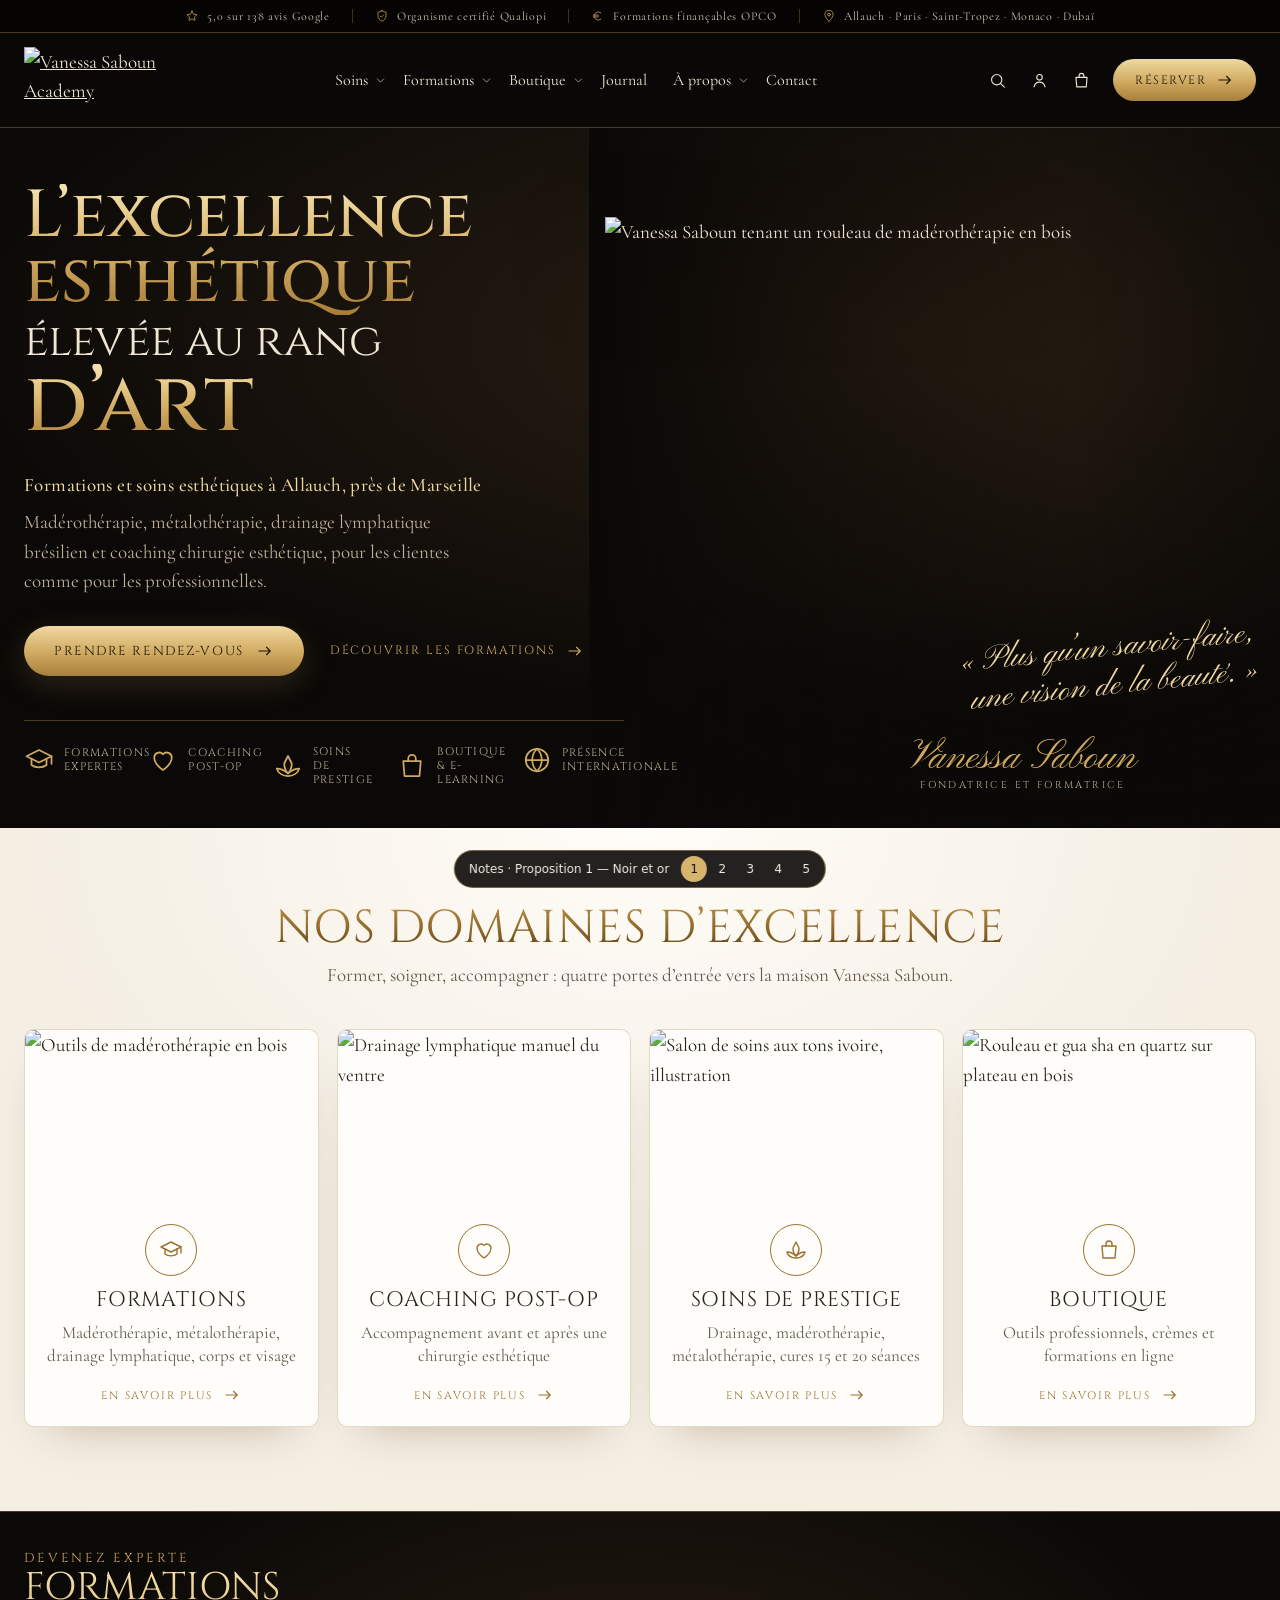
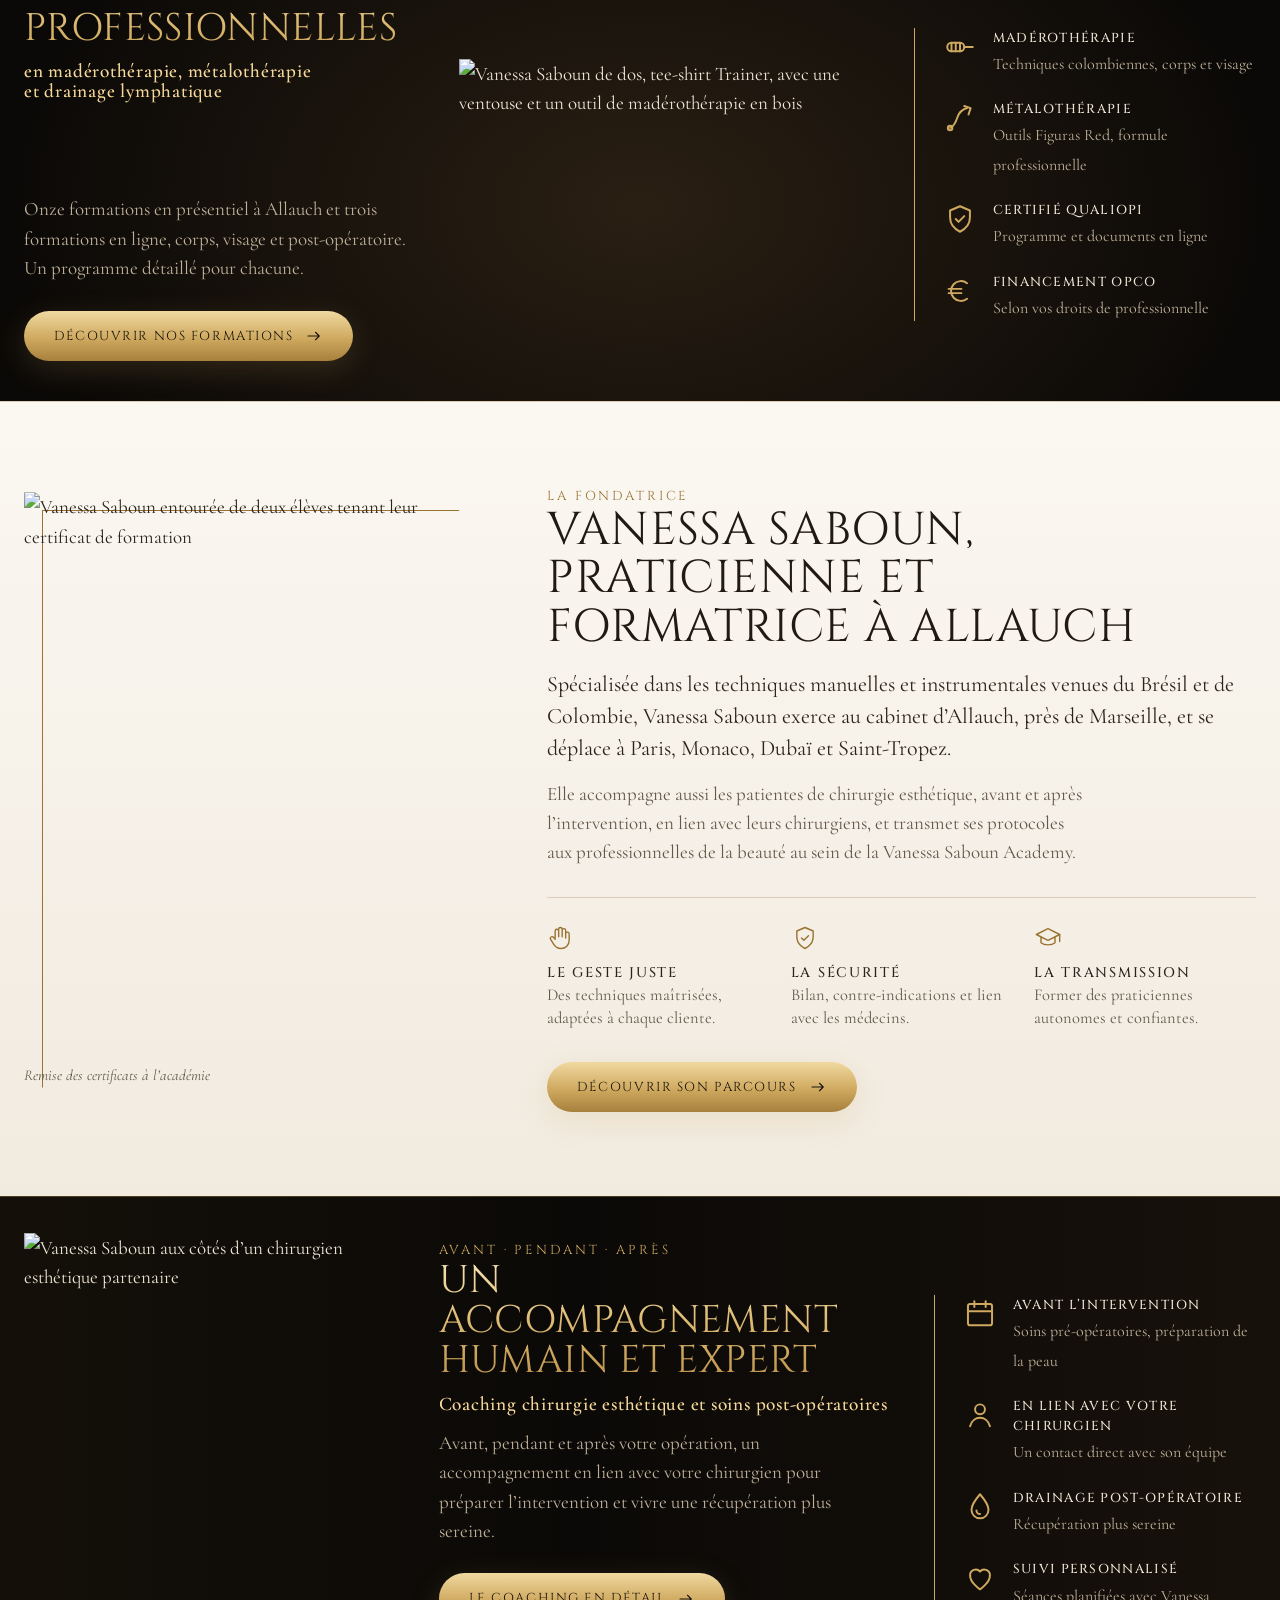
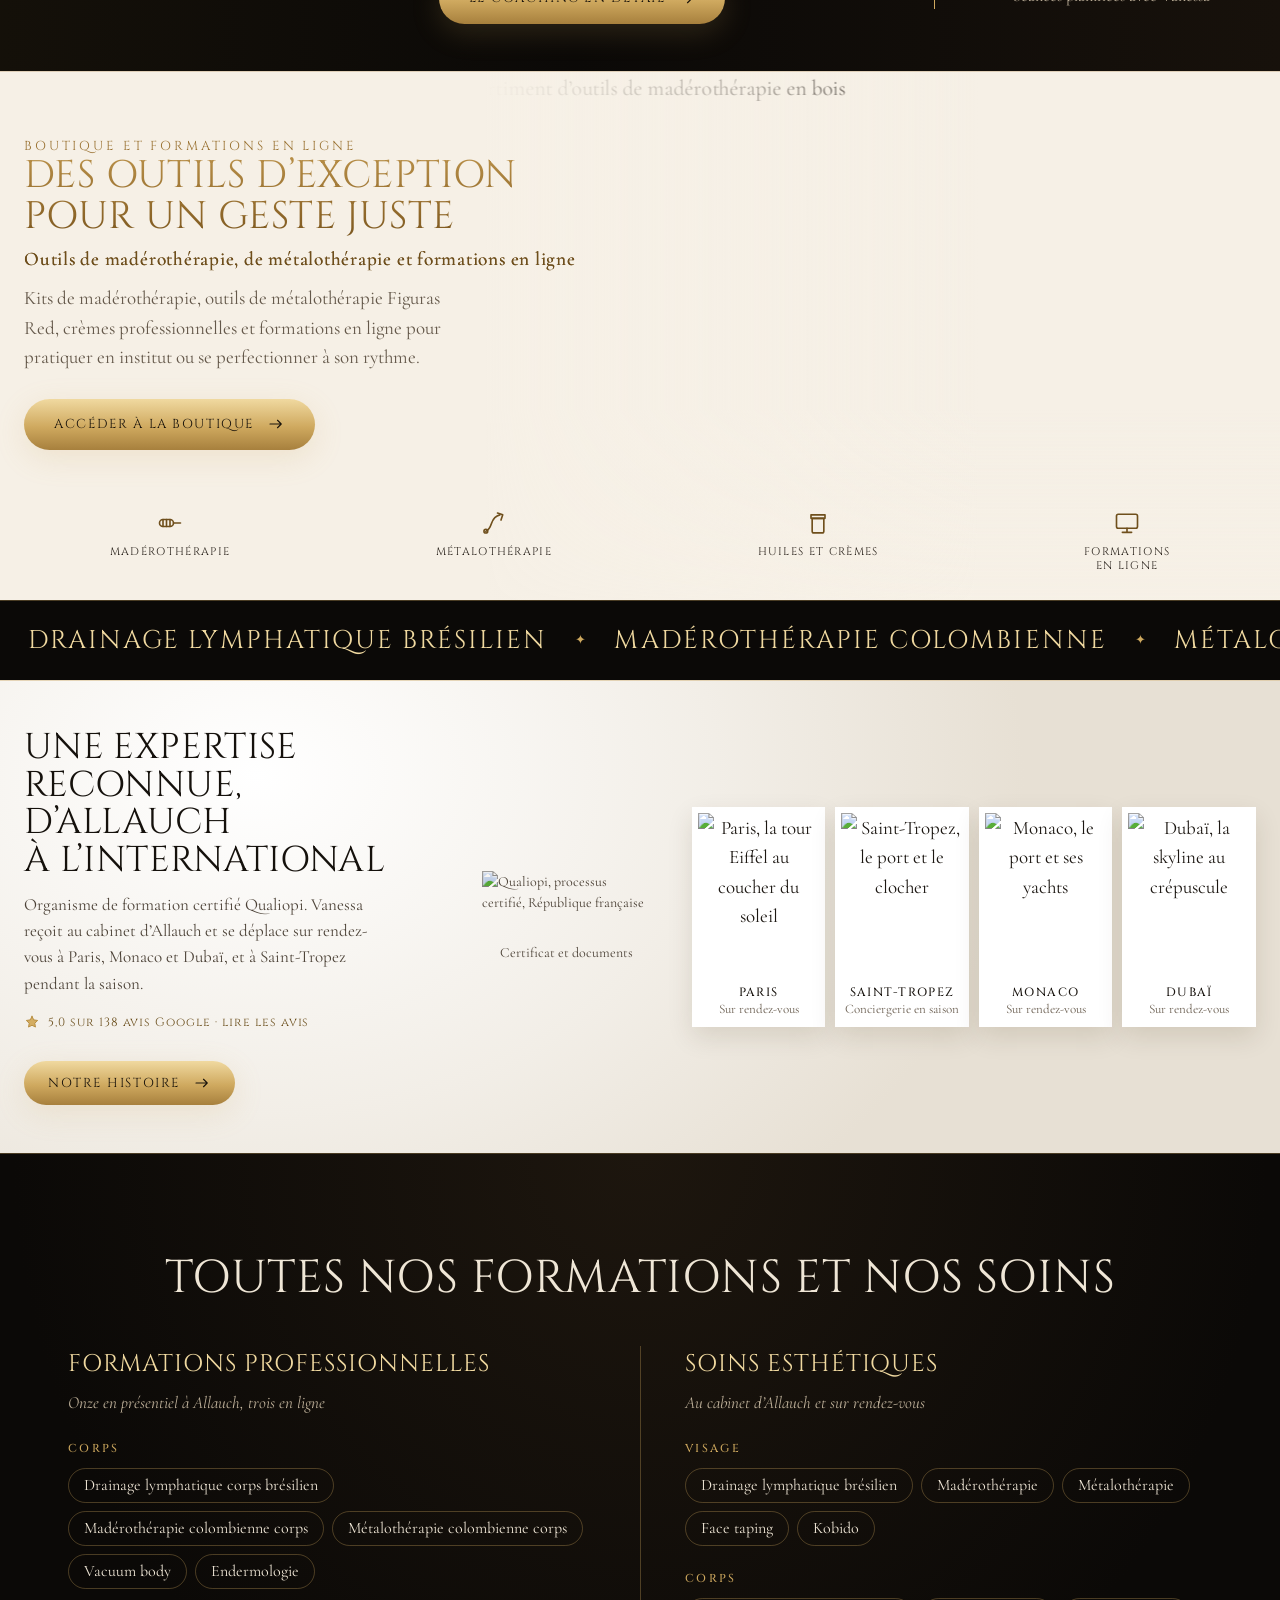
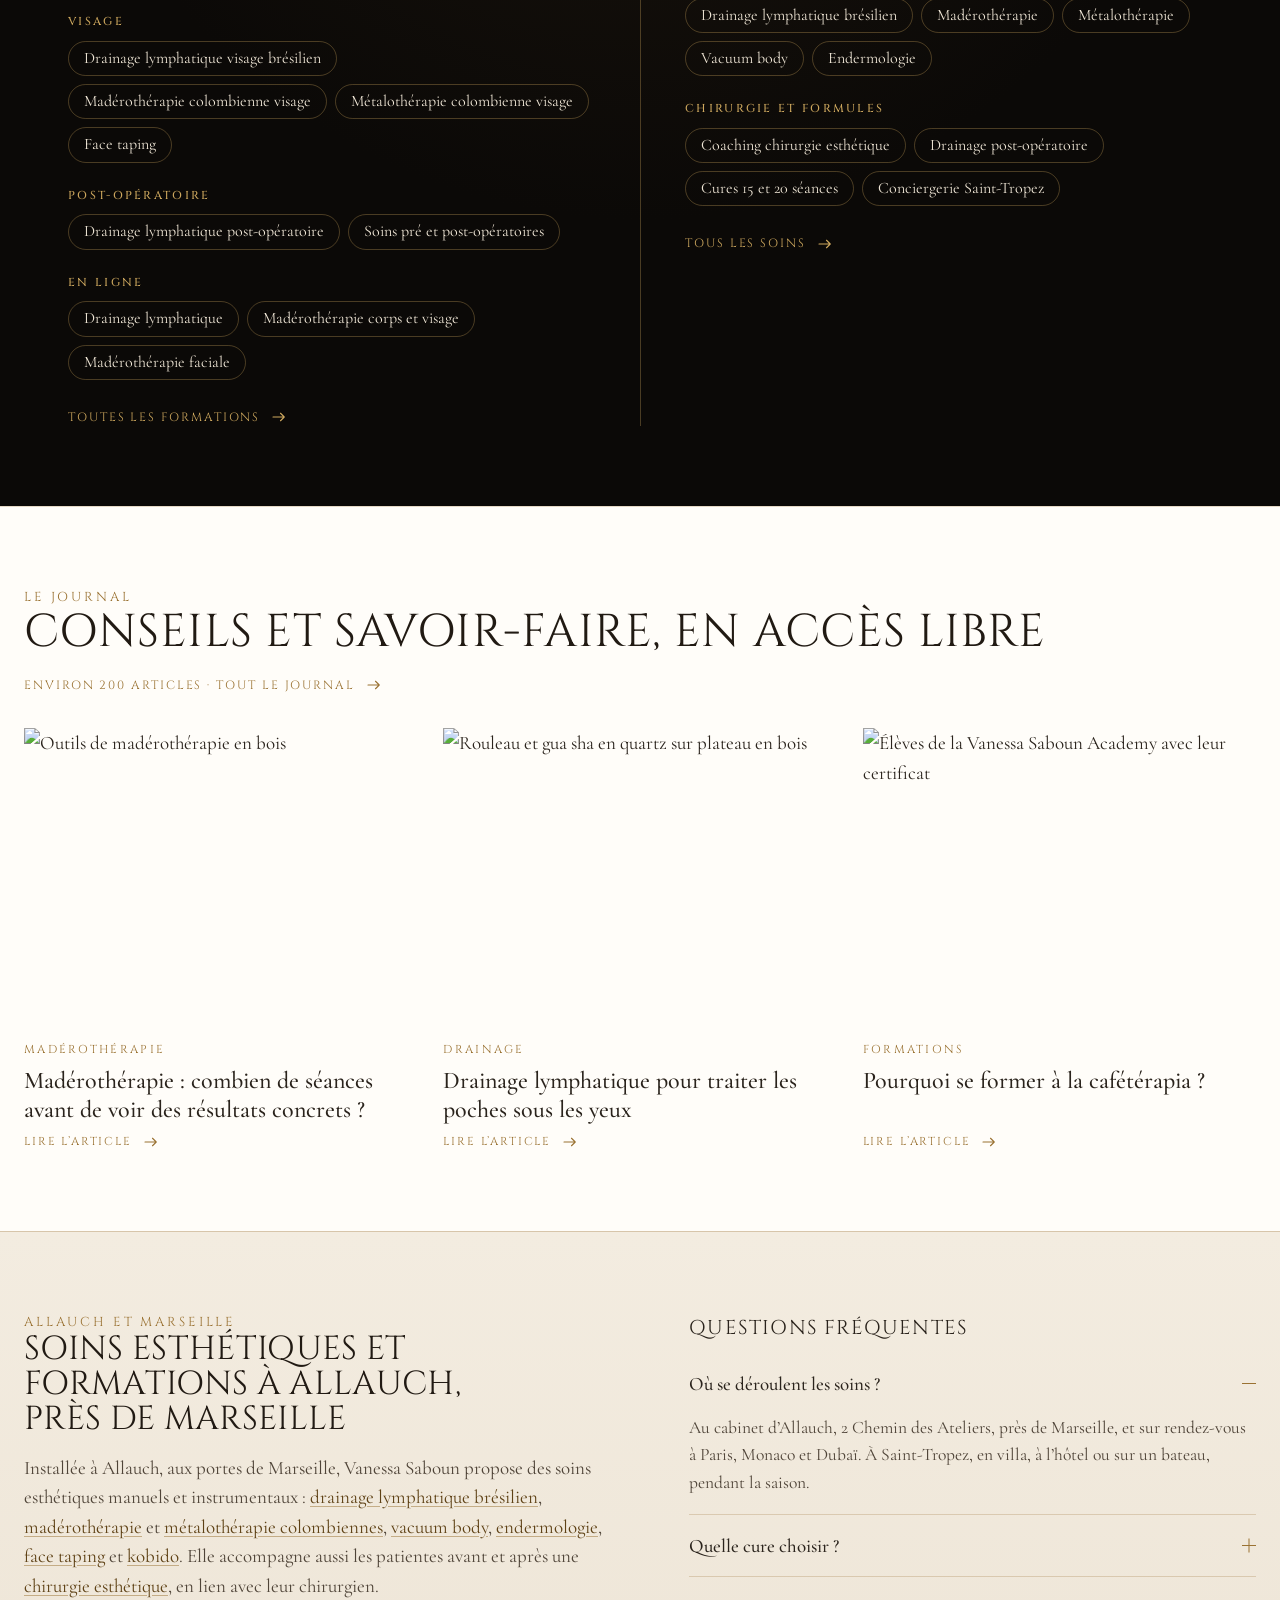
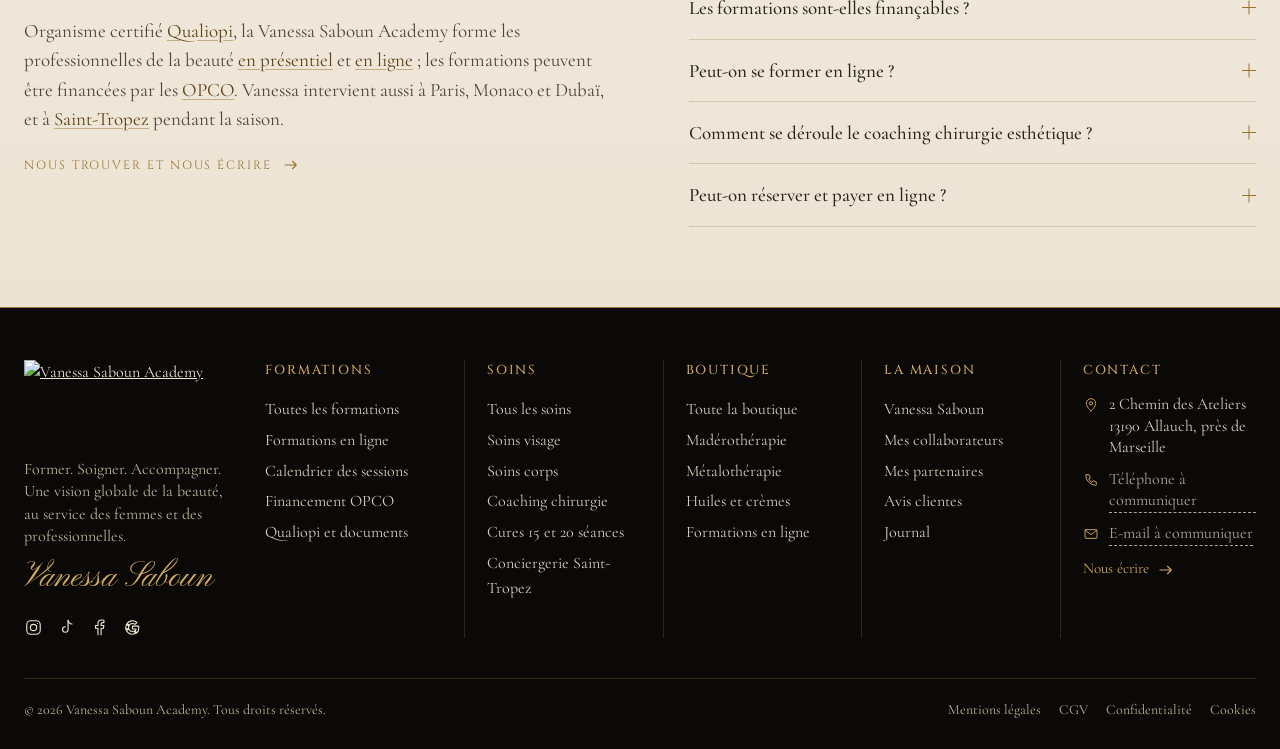
==== p1.html @ 6140c758 "Add files via upload" ====
<!doctype html>
<html lang="fr">
<head>
<meta charset="utf-8">
<meta name="viewport" content="width=device-width, initial-scale=1, viewport-fit=cover">
<title>Vanessa Saboun · Soins et formations esthétiques à Allauch</title>
<meta name="description" content="Madérothérapie, métalothérapie, drainage lymphatique brésilien et coaching chirurgie esthétique à Allauch, près de Marseille. Formations Qualiopi, OPCO.">
<link rel="canonical" href="https://vanessasaboun.fr/">
<meta name="theme-color" content="#0b0907">
<meta property="og:type" content="website"><meta property="og:locale" content="fr_FR">
<meta property="og:title" content="Vanessa Saboun · Soins et formations esthétiques à Allauch"><meta property="og:description" content="Madérothérapie, métalothérapie, drainage lymphatique brésilien et coaching chirurgie esthétique à Allauch, près de Marseille. Formations Qualiopi, OPCO.">
<meta property="og:url" content="https://vanessasaboun.fr/"><meta property="og:image" content="https://vanessasaboun.fr/wp-content/uploads/og-vanessa-saboun.jpg">
<link rel="preload" as="image" href="assets/vanessa-saboun-portrait-outil-maderotherapie.webp">
<link rel="preconnect" href="https://fonts.googleapis.com"><link rel="preconnect" href="https://fonts.gstatic.com" crossorigin>
<link rel="stylesheet" href="https://fonts.googleapis.com/css2?family=Cinzel:wght@400;500;600&family=Cormorant+Garamond:ital,wght@0,400;0,500;0,600;1,400&family=Pinyon+Script&display=swap">
<link rel="stylesheet" href="shared.css">
<style>
/* Layout: dark editorial bands, each band = text column + photographic subject + gold-ruled side list */
:root{color-scheme:dark;
 --bg:#0b0907;--panel:#14100c;--fg:#efe6d6;--muted:#bfb19a;--gold:#cfa95f;--gold-hi:#f0d9a0;--gold-lo:#9c7433;--marble:#f2eee7;--ink:#1c1712;
 --line:rgba(207,169,95,.32);
 --f-disp:"Cinzel","Trajan Pro",Georgia,serif;--f-body:"Cormorant Garamond",Garamond,Georgia,serif;--f-script:"Pinyon Script","Snell Roundhand",cursive;
 --hd-bg:rgba(11,9,7,.94);--hd-fg:#efe6d6;--acc:#cfa95f;--dd-bg:#120e0a;--dd-fg:#efe6d6;--cta-bg:linear-gradient(180deg,#f0d9a0,#cfa95f 55%,#a7803d);--cta-fg:#1a140c;
 --m-bg:#0b0907;--m-fg:#efe6d6;--f-nav:"Cormorant Garamond",Georgia,serif}
body{font-family:var(--f-body);font-size:19px;line-height:1.55}
.gold-t{background:linear-gradient(180deg,#f6e3b0 0%,#d9b56c 45%,#a87c37 100%);-webkit-background-clip:text;background-clip:text;color:transparent}
.btn{display:inline-flex;align-items:center;gap:12px;border-radius:999px;padding:15px 30px;text-decoration:none;font-family:var(--f-disp);font-size:13px;letter-spacing:.12em;text-transform:uppercase;
 background:var(--cta-bg);color:var(--cta-fg);box-shadow:0 8px 30px rgba(207,169,95,.18);transition:transform .3s,box-shadow .3s}
.btn:hover{transform:translateY(-2px);box-shadow:0 12px 36px rgba(207,169,95,.3)}
.lnk{display:inline-flex;align-items:center;gap:10px;font-family:var(--f-disp);font-size:12px;letter-spacing:.16em;text-transform:uppercase;text-decoration:none;color:var(--gold)}
.lnk .ar{transition:transform .3s}.lnk:hover .ar{transform:translateX(4px)}
.eyebrow{font-family:var(--f-disp);font-size:13px;letter-spacing:.22em;text-transform:uppercase;color:var(--gold)}
.h2{font-family:var(--f-disp);font-weight:400;font-size:clamp(30px,3.6vw,46px);line-height:1.05;text-transform:uppercase;letter-spacing:.01em;text-wrap:balance}
.hd-nav>ul>li>a{font-size:16px}
.hd-nav>ul>li>a[aria-current]{color:var(--gold-hi)}
.hd-cta{border-radius:999px;padding:12px 22px;font-family:var(--f-disp);font-size:12px;letter-spacing:.12em;text-transform:uppercase}
.hd{border-bottom:1px solid var(--line)}

/* HERO */
.hero{position:relative;overflow:hidden;background:radial-gradient(120% 90% at 70% 30%,#2b2014 0%,#0b0907 62%)}
.hero-bg{position:absolute;inset:0 0 0 46%;}
.hero-bg img{width:100%;height:100%;object-fit:cover;filter:sepia(.55) saturate(1.2) brightness(.55) contrast(1.05)}
.hero-bg::after{content:"";position:absolute;inset:0;background:linear-gradient(90deg,#0b0907 0%,rgba(11,9,7,.55) 30%,rgba(11,9,7,.1) 70%,rgba(11,9,7,.5) 100%),linear-gradient(0deg,#0b0907 0%,transparent 35%)}
.hero-in{position:relative;display:grid;grid-template-columns:1.05fr 1fr;gap:20px;align-items:end;padding-top:56px}
.hero-copy{padding-bottom:40px;max-width:600px}
.hero h1{font-family:var(--f-disp);font-weight:500;line-height:.98;letter-spacing:.005em}
.hero h1 .l1{display:block;font-size:clamp(40px,5.2vw,74px)}
.hero h1 .l2{display:block;font-size:clamp(28px,3.5vw,48px);color:var(--fg);font-weight:400;margin-top:.12em}
.hero h1 .l3{display:block;font-size:clamp(48px,6.6vw,92px)}
.hero h1 .seo{display:block;font-family:var(--f-body);font-size:19px;font-weight:500;letter-spacing:.02em;color:var(--gold-hi);margin-top:26px;text-transform:none;line-height:1.3}
.hero-p{margin-top:10px;color:var(--muted);max-width:52ch}
.hero-cta{display:flex;flex-wrap:wrap;align-items:center;gap:26px;margin-top:30px}
.pillars{display:grid;grid-template-columns:repeat(5,minmax(0,auto));justify-content:start;gap:4px 22px;margin-top:44px;padding-top:24px;border-top:1px solid var(--line)}
.pillars a{display:flex;align-items:center;gap:10px;text-decoration:none;font-family:var(--f-disp);font-size:11px;letter-spacing:.12em;text-transform:uppercase;line-height:1.3;color:var(--muted);transition:color .25s}
.pillars a:hover{color:var(--gold-hi)}
.pillars .ic{color:var(--gold);width:30px;height:30px}
.hero-vis{position:relative;align-self:stretch;display:flex;align-items:flex-end;justify-content:flex-start;min-height:560px}
.hero-vis .vanessa{width:min(470px,100%);height:auto;margin-left:-60px;filter:drop-shadow(0 30px 50px rgba(0,0,0,.6))}
.hero-quote{position:absolute;right:0;bottom:120px;font-family:var(--f-script);font-size:clamp(26px,2.6vw,36px);line-height:1.15;color:var(--gold-hi);transform:rotate(-6deg);text-align:right;max-width:330px}
.hero-sign{position:absolute;right:120px;bottom:34px;text-align:center}
.hero-sign .s{font-family:var(--f-script);font-size:40px;color:var(--gold);line-height:1}
.hero-sign .r{font-family:var(--f-disp);font-size:10px;letter-spacing:.24em;color:var(--muted);text-transform:uppercase}

/* DOMAINES */
.dom{padding-block:76px 84px;background:linear-gradient(180deg,#0b0907,#120d09 50%,#0b0907);border-top:1px solid var(--line)}
.dom-hd{text-align:center;margin-bottom:40px}
.dom-hd p{color:var(--muted);margin-top:8px}
.cards{display:grid;grid-template-columns:repeat(4,1fr);gap:18px}
.card{position:relative;display:flex;flex-direction:column;border:1px solid var(--line);border-radius:10px;overflow:hidden;background:linear-gradient(180deg,#1a140e,#0f0c09);text-decoration:none;transition:border-color .3s,transform .4s}
.card:hover{border-color:var(--gold);transform:translateY(-4px)}
.card .ph{aspect-ratio:4/3;overflow:hidden;position:relative}
.card .ph img{width:100%;height:100%;object-fit:cover;transition:transform .8s}
.card:hover .ph img{transform:scale(1.05)}
.card .ph::after{content:"";position:absolute;inset:0;background:linear-gradient(0deg,#120e0a 0%,transparent 55%)}
.card .badge{position:absolute;left:50%;top:-26px;transform:translateX(-50%);width:52px;height:52px;border-radius:50%;display:grid;place-items:center;background:#120e0a;border:1px solid var(--gold);color:var(--gold);z-index:2}
.card .bd{position:relative;padding:34px 20px 22px;text-align:center;display:flex;flex-direction:column;gap:6px;flex:1}
.card h3{font-family:var(--f-disp);font-weight:400;font-size:21px;letter-spacing:.04em;text-transform:uppercase}
.card p{color:var(--muted);font-size:17px;line-height:1.35;flex:1}
.card .lnk{justify-content:center;margin-top:12px;font-size:11px}

/* BANDS */
.band{position:relative;border-top:1px solid var(--line);overflow:hidden}
.band-in{display:grid;align-items:center;gap:32px}
.side-list{border-left:1px solid var(--gold);padding-left:28px;display:flex;flex-direction:column;gap:22px}
.side-list li{display:flex;gap:16px;align-items:flex-start}
.side-list .ic{color:var(--gold);width:34px;height:34px;margin-top:2px}
.side-list b{display:block;font-family:var(--f-disp);font-weight:500;font-size:13px;letter-spacing:.1em;text-transform:uppercase}
.side-list span{color:var(--muted);font-size:16px;line-height:1.3}
.side-list a{text-decoration:none}.side-list a:hover b{color:var(--gold-hi)}
.band .h2{font-size:clamp(28px,3vw,42px)}
.band-copy p.lead{font-size:21px;margin-top:14px}
.band-copy p.txt{color:var(--muted);margin-top:14px;max-width:48ch}
.band-copy .btn{margin-top:28px}
.form-band{background:radial-gradient(70% 120% at 50% 60%,#2a1f13 0%,#0b0907 70%)}
.form-band .band-in{grid-template-columns:1fr 1.05fr .85fr;padding-block:36px 0}
.form-band .band-copy{padding-bottom:40px}
.form-band .vis{align-self:end}
.form-band .vis img{width:100%;max-width:560px;margin-inline:auto}
.coach-band{background:linear-gradient(90deg,#141009 0%,#0b0907 45%,#17110b 100%)}
.coach-band .band-in{grid-template-columns:.95fr 1.15fr .8fr;padding-block:36px 0}
.coach-band .vis{align-self:end}
.coach-band .vis img{max-width:420px;width:100%}
.coach-band .band-copy{padding-bottom:40px}
.shop-band{background:#0b0907;min-height:420px}
.shop-band .bg{position:absolute;inset:0 0 0 38%}
.shop-band .bg img{width:100%;height:100%;object-fit:cover;filter:brightness(.82) saturate(1.05)}
.shop-band .bg::after{content:"";position:absolute;inset:0;background:linear-gradient(90deg,#0b0907 0%,rgba(11,9,7,.35) 40%,transparent 70%),linear-gradient(0deg,rgba(11,9,7,.9) 0%,transparent 40%)}
.shop-band .band-in{position:relative;grid-template-columns:minmax(0,560px);padding-block:64px 150px}
.shop-feats{position:absolute;right:0;bottom:26px;display:grid;grid-template-columns:repeat(4,auto);gap:34px;
 padding-right:max(24px,env(safe-area-inset-right,0px))}
.shop-feats a{display:flex;flex-direction:column;align-items:center;gap:8px;text-align:center;text-decoration:none;font-family:var(--f-disp);font-size:11px;letter-spacing:.12em;text-transform:uppercase;line-height:1.3}
.shop-feats .ic{color:var(--gold-hi);width:28px;height:28px}

/* INTERNATIONAL (marble) */
.intl{background:radial-gradient(60% 120% at 20% 20%,#ffffff 0%,var(--marble) 60%,#e7e0d4 100%);color:var(--ink);border-top:1px solid var(--line)}
.intl .band-in{grid-template-columns:1fr auto 1.35fr;padding-block:48px;gap:40px}
.intl .h2{color:#15110c;font-size:clamp(28px,2.8vw,38px)}
.intl p{color:#4c4237;font-size:17px;margin-top:12px;max-width:46ch}
.intl .btn{margin-top:22px;padding:12px 24px}
.rating{display:inline-flex;align-items:center;gap:8px;margin-top:16px;font-family:var(--f-disp);font-size:12px;letter-spacing:.08em;color:#6b4f1d;text-decoration:none}
.rating .ic{color:#b58b3d;fill:#d4ad62;width:16px;height:16px}
.qualiopi{display:flex;flex-direction:column;align-items:center;gap:8px;text-decoration:none;color:#4c4237;font-size:14px}
.qualiopi img{width:170px;height:auto;mix-blend-mode:multiply}
.dests{display:grid;grid-template-columns:repeat(4,1fr);gap:10px}
.dest{background:#fff;padding:6px 6px 10px;box-shadow:0 10px 24px rgba(60,40,10,.12);text-align:center}
.dest img{width:100%;aspect-ratio:3/4;object-fit:cover}
.dest b{display:block;font-family:var(--f-disp);font-weight:500;font-size:12px;letter-spacing:.12em;margin-top:8px}
.dest span{display:block;font-size:13px;color:#6a5e50;line-height:1.2}

/* FOOTER */
.ft{background:#0b0907;border-top:1px solid var(--gold-lo);padding-block:52px 28px;font-size:16px}
.ft-in{display:grid;grid-template-columns:1.25fr repeat(4,1fr) 1.15fr;gap:28px}
.ft-brand .logo img{width:190px}
.ft-brand p{color:var(--muted);margin-top:14px;max-width:30ch;line-height:1.4}
.ft-brand .sig{font-family:var(--f-script);font-size:34px;color:var(--gold);margin-top:14px;line-height:1}
.soc{display:flex;gap:14px;margin-top:18px}.soc a{color:var(--fg)}.soc a:hover{color:var(--gold)}
.f-h{font-family:var(--f-disp);font-weight:500;font-size:13px;letter-spacing:.14em;text-transform:uppercase;color:var(--gold);margin-bottom:14px}
.f-col li a{display:block;padding:3px 0;text-decoration:none;color:#d9cfbf}.f-col li a:hover{color:var(--gold-hi)}
.f-col+.f-col{border-left:1px solid rgba(207,169,95,.18);padding-left:22px}
.f-contact address p{display:flex;gap:10px;margin-bottom:10px;color:#d9cfbf;line-height:1.35}.f-contact .ic{color:var(--gold);margin-top:3px}
.f-link{display:inline-flex;gap:8px;align-items:center;color:var(--gold);text-decoration:none;font-size:15px}
.ft-bot{display:flex;justify-content:space-between;flex-wrap:wrap;gap:14px;margin-top:40px;padding-top:20px;border-top:1px solid rgba(207,169,95,.2);color:var(--muted);font-size:14px}
.legal{display:flex;gap:18px;flex-wrap:wrap}.legal a{text-decoration:none}.legal a:hover{color:var(--gold)}

/* LIGHT RHYTHM (v2): ivory / marble / sand sections alternate with the black bands */
.lt{--fg:#2a231c;--muted:#64584a;--gold:#9a7232;--gold-hi:#6f4f1c;--line:rgba(154,114,50,.26);color:var(--fg)}
.lt .gold-t{background:linear-gradient(180deg,#b88f48 0%,#8c6528 55%,#5e4115 100%);-webkit-background-clip:text;background-clip:text;color:transparent}
.h2s{display:block;font-family:var(--f-body);font-weight:500;font-size:clamp(17px,1.5vw,20px);letter-spacing:.04em;text-transform:none;margin-top:12px;color:var(--gold-hi);-webkit-text-fill-color:currentColor;background:none}
.dom.lt{background:radial-gradient(70% 90% at 50% 0%,#fffdf8 0%,#f4eee3 70%);border-top:0}
.lt .card{background:#fffdf9;box-shadow:0 22px 44px -28px rgba(90,60,20,.4)}
.lt .card .ph::after{background:linear-gradient(0deg,#fffdf9 0%,transparent 50%)}
.lt .card .badge{background:#fffdf9}
.shop-band.lt{background:#f6f0e6}
.shop-band.lt .bg img{filter:saturate(1.05)}
.shop-band.lt .bg::after{background:linear-gradient(90deg,#f6f0e6 0%,rgba(246,240,230,.6) 36%,transparent 62%),linear-gradient(0deg,rgba(246,240,230,.96) 0%,transparent 36%)}
.shop-band.lt .shop-feats a{color:var(--fg)}
/* about */
.about{background:linear-gradient(180deg,#fbf8f2,#f1eadf);border-top:1px solid var(--line)}
.about-in{display:grid;grid-template-columns:.78fr 1.22fr;gap:70px;align-items:center;padding-block:84px}
.about-ph{position:relative;margin:0 18px 18px 0}
.about-ph::before{content:"";position:absolute;inset:18px -18px -18px 18px;border:1px solid var(--gold);z-index:0}
.about-ph img{position:relative;z-index:1;width:100%;aspect-ratio:4/5;object-fit:cover}
.about-ph figcaption{position:relative;z-index:1;font-style:italic;font-size:15px;color:var(--muted);margin-top:28px}
.about .h2{color:#211a13}
.about-tx .lede{font-size:22px;line-height:1.45;margin-top:18px}
.about-tx p:not(.eyebrow):not(.lede){color:var(--muted);margin-top:14px;max-width:60ch}
.engage{display:grid;grid-template-columns:repeat(3,1fr);gap:22px;margin:30px 0 32px;padding-top:26px;border-top:1px solid var(--line)}
.engage li{display:flex;flex-direction:column;gap:10px}
.engage .ic{color:var(--gold)}
.engage h3{font-family:var(--f-disp);font-weight:500;font-size:14px;letter-spacing:.12em;text-transform:uppercase}
.engage p{font-size:16.5px;color:var(--muted);line-height:1.4;margin:0!important}
/* marquee */
.marq-band{background:#0b0907;border-top:1px solid var(--line);padding-block:20px}
.marq-t span{font-family:var(--f-disp);font-size:clamp(18px,2vw,26px);letter-spacing:.08em;text-transform:uppercase;color:var(--gold-hi);padding:0 28px}
.marq-t i{font-style:normal;color:var(--gold);font-size:13px;align-self:center}
/* catalogue (dark) */
.catalog{background:radial-gradient(70% 100% at 50% 0%,#1d160e 0%,#0b0907 70%);padding-block:80px;border-top:1px solid var(--line)}
.cat-hd{text-align:center;margin-bottom:44px}
.cat-grid{display:grid;grid-template-columns:1fr 1fr;gap:0}
.cat-col{padding:0 44px;display:flex;flex-direction:column;gap:6px;min-width:0}
.cat-col+.cat-col{border-left:1px solid var(--line)}
.cat-col h3{font-family:var(--f-disp);font-weight:400;font-size:24px;text-transform:uppercase;letter-spacing:.04em;color:var(--gold-hi)}
.cat-sub{color:var(--muted);font-size:17px;font-style:italic}
.cg{margin-top:18px}
.cg h4{font-family:var(--f-disp);font-weight:500;font-size:11.5px;letter-spacing:.2em;text-transform:uppercase;color:var(--gold);margin:0 0 10px}
.chips{display:flex;flex-wrap:wrap;gap:8px}
.chips a{display:inline-block;padding:7px 15px;border:1px solid var(--line);border-radius:999px;text-decoration:none;font-size:16px;line-height:1.2;transition:background .3s,color .3s,border-color .3s}
.chips a:hover{background:var(--gold);border-color:var(--gold);color:#1a140c}
.cat-col .lnk{margin-top:22px}
/* journal (light) */
.journal{background:#fffdf9;padding-block:80px;border-top:1px solid var(--line)}
.jr-hd{display:flex;justify-content:space-between;align-items:end;gap:20px;flex-wrap:wrap;margin-bottom:34px}
.journal .h2{color:#211a13}
.jcards{display:grid;grid-template-columns:repeat(3,1fr);gap:26px}
.jcard{display:flex;flex-direction:column;gap:8px;text-decoration:none;height:100%}
.jph{aspect-ratio:4/3;overflow:hidden;margin-bottom:10px}
.jph img{width:100%;height:100%;object-fit:cover;transition:transform 1.2s cubic-bezier(.2,.65,.3,1)}
.jcard:hover .jph img{transform:scale(1.06)}
.jk{font-family:var(--f-disp);font-size:11.5px;letter-spacing:.2em;text-transform:uppercase;color:var(--gold)}
.jcard h3{font-family:var(--f-body);font-weight:500;font-size:24px;line-height:1.2;flex:1}
.jl{display:inline-flex;align-items:center;gap:10px;font-family:var(--f-disp);font-size:11.5px;letter-spacing:.16em;text-transform:uppercase;color:var(--gold)}
/* local SEO + FAQ (sand) */
.locseo{background:linear-gradient(180deg,#f3ece0,#ece3d4);padding-block:80px;border-top:1px solid var(--line)}
.seo-in{display:grid;grid-template-columns:1.05fr 1fr;gap:70px;align-items:start}
.locseo .h2{color:#211a13;font-size:clamp(26px,2.6vw,36px)}
.seo-tx p:not(.eyebrow){color:#4f4438;margin-top:16px}
.seo-tx a:not(.lnk){color:#5e4115;text-decoration-color:rgba(154,114,50,.5);text-underline-offset:3px}
.seo-tx .lnk{margin-top:22px}
.faq-t{font-family:var(--f-disp);font-weight:400;font-size:20px;letter-spacing:.06em;text-transform:uppercase;margin-bottom:10px}
.faq details{border-bottom:1px solid var(--line)}
.faq summary{list-style:none;display:flex;justify-content:space-between;align-items:center;gap:16px;padding:16px 0;cursor:pointer;font-size:19px;font-weight:500}
.faq summary::-webkit-details-marker{display:none}
.faq summary i{position:relative;width:14px;height:14px;flex:none}
.faq summary i::before,.faq summary i::after{content:"";position:absolute;left:0;right:0;top:6.5px;height:1px;background:var(--gold);transition:transform .35s}
.faq summary i::after{transform:rotate(90deg)}
.faq details[open] summary i::after{transform:rotate(0)}
.faq details p{color:#4f4438;padding-bottom:18px;font-size:17.5px}
@media (max-width:1100px){.about-in,.seo-in{grid-template-columns:1fr;gap:44px}.about-ph{max-width:460px}.cat-grid{grid-template-columns:1fr}.cat-col{padding:0}.cat-col+.cat-col{border-left:0;border-top:1px solid var(--line);padding-top:36px;margin-top:36px}}
@media (max-width:760px){.engage,.jcards{grid-template-columns:1fr}.about-in{padding-block:60px}.catalog,.journal,.locseo{padding-block:60px}.jcard{display:grid;grid-template-columns:120px 1fr;column-gap:16px}.jph{grid-row:span 3;margin:0;aspect-ratio:1}.jcard h3{font-size:20px}}

/* RESPONSIVE */
@media (max-width:1100px){
 .cards{grid-template-columns:repeat(2,1fr)}
 .form-band .band-in,.coach-band .band-in{grid-template-columns:1fr 1fr}
 .form-band .side-list,.coach-band .side-list{grid-column:1/-1;padding-bottom:40px;display:grid;grid-template-columns:1fr 1fr}
 .intl .band-in{grid-template-columns:1fr auto}.dests{grid-column:1/-1}
 .ft-in{grid-template-columns:repeat(3,1fr)}.ft-brand{grid-column:1/-1}.f-col+.f-col{border:0;padding:0}
}
@media (max-width:900px){
 .hero-in{grid-template-columns:1fr;padding-top:32px}
 .hero-bg{inset:auto 0 0 0;height:440px}
 .hero-sign{display:none}
 .hero-copy{padding-bottom:0}
 .hero-vis{min-height:0;justify-content:center;margin-top:10px}
 .hero-vis .vanessa{margin:0 auto;width:min(380px,82%)}
 .hero-quote{bottom:90px;right:0;font-size:24px;max-width:180px}
 .hero-sign{right:auto;left:0;bottom:24px}
 .pillars{grid-template-columns:repeat(3,auto);gap:16px 22px}
 .shop-band .bg{inset:0;opacity:.55}
 .shop-feats{position:static;grid-template-columns:repeat(2,1fr);padding:0 0 36px;gap:22px}
 .shop-band .band-in{padding-block:52px 32px}
 .shop-band.lt .bg{position:relative;inset:auto;height:260px;opacity:1}
 .shop-band.lt .bg::after{background:linear-gradient(0deg,#f6f0e6 0%,transparent 55%)}
 .shop-band.lt .band-in{padding-block:10px 28px}
}
@media (max-width:640px){
 body{font-size:18px}
 .cards{grid-template-columns:1fr}
 .card{display:grid;grid-template-columns:120px 1fr}
 .card .ph{aspect-ratio:auto;height:100%}
 .card .badge{display:none}
 .card .bd{text-align:left;padding:16px}
 .card .lnk{justify-content:flex-start}
 .card h3{font-size:18px}
 .form-band .band-in,.coach-band .band-in{grid-template-columns:1fr}
 .form-band .vis,.coach-band .vis{order:-1}
 .form-band .band-copy,.coach-band .band-copy{padding-bottom:0}
 .form-band .side-list,.coach-band .side-list{grid-template-columns:1fr}
 .pillars{grid-template-columns:1fr 1fr}
 .intl .band-in{grid-template-columns:1fr}
 .qualiopi{align-items:flex-start}
 .dests{grid-template-columns:repeat(2,1fr)}
 .ft-in{grid-template-columns:1fr 1fr}
 .hero-quote{display:none}
}
</style>
<script type="application/ld+json">{"@context":"https://schema.org","@graph":[
{"@type":"WebSite","@id":"https://vanessasaboun.fr/#website","url":"https://vanessasaboun.fr/","name":"Vanessa Saboun Academy","inLanguage":"fr-FR"},
{"@type":"BeautySalon","@id":"https://vanessasaboun.fr/#business","name":"Vanessa Saboun","url":"https://vanessasaboun.fr/",
"logo":"https://vanessasaboun.fr/wp-content/uploads/logo-vanessa-saboun-academy.webp",
"address":{"@type":"PostalAddress","streetAddress":"2 Chemin des Ateliers","postalCode":"13190","addressLocality":"Allauch","addressCountry":"FR"},
"areaServed":["Allauch","Marseille","Paris","Saint-Tropez","Monaco","Dubaï"],"founder":{"@id":"https://vanessasaboun.fr/#vanessa"}},
{"@type":"Person","@id":"https://vanessasaboun.fr/#vanessa","name":"Vanessa Saboun","jobTitle":"Praticienne et formatrice en soins esthétiques","url":"https://vanessasaboun.fr/a-propos/"}]}</script>
</head>
<body class="p1">
<a class="skip" href="#contenu">Aller au contenu</a>
<div class="topbar" aria-label="Informations clés"><div class="tb-track"><div class="tb-set"><a href="/avis/"><svg class="ic" width="14" height="14" viewBox="0 0 24 24" fill="none" stroke="currentColor" stroke-width="1.5" stroke-linecap="round" stroke-linejoin="round" aria-hidden="true" focusable="false"><path d="M12 3.5l2.6 5.3 5.9.9-4.3 4.1 1 5.8L12 16.9l-5.2 2.7 1-5.8-4.3-4.1 5.9-.9L12 3.5z"/></svg><span>5,0 sur 138 avis Google</span></a><a href="/qualiopi/"><svg class="ic" width="14" height="14" viewBox="0 0 24 24" fill="none" stroke="currentColor" stroke-width="1.5" stroke-linecap="round" stroke-linejoin="round" aria-hidden="true" focusable="false"><path d="M12 3l7 3v5c0 5-3 8-7 10-4-2-7-5-7-10V6l7-3z"/><path d="M9 12l2 2 4-4"/></svg><span>Organisme certifié Qualiopi</span></a><a href="/financement-opco/"><svg class="ic" width="14" height="14" viewBox="0 0 24 24" fill="none" stroke="currentColor" stroke-width="1.5" stroke-linecap="round" stroke-linejoin="round" aria-hidden="true" focusable="false"><path d="M17 6.5A7 7 0 1 0 17 17.5"/><path d="M4 10.5h9M4 13.5h9"/></svg><span>Formations finançables OPCO</span></a><a href="/contact/"><svg class="ic" width="14" height="14" viewBox="0 0 24 24" fill="none" stroke="currentColor" stroke-width="1.5" stroke-linecap="round" stroke-linejoin="round" aria-hidden="true" focusable="false"><path d="M12 21s-7-6.2-7-11.5a7 7 0 0 1 14 0C19 14.8 12 21 12 21z"/><circle cx="12" cy="9.5" r="2.5"/></svg><span>Allauch · Paris · Saint-Tropez · Monaco · Dubaï</span></a></div><div class="tb-set" aria-hidden="true"><a href="/avis/"><svg class="ic" width="14" height="14" viewBox="0 0 24 24" fill="none" stroke="currentColor" stroke-width="1.5" stroke-linecap="round" stroke-linejoin="round" aria-hidden="true" focusable="false"><path d="M12 3.5l2.6 5.3 5.9.9-4.3 4.1 1 5.8L12 16.9l-5.2 2.7 1-5.8-4.3-4.1 5.9-.9L12 3.5z"/></svg><span>5,0 sur 138 avis Google</span></a><a href="/qualiopi/"><svg class="ic" width="14" height="14" viewBox="0 0 24 24" fill="none" stroke="currentColor" stroke-width="1.5" stroke-linecap="round" stroke-linejoin="round" aria-hidden="true" focusable="false"><path d="M12 3l7 3v5c0 5-3 8-7 10-4-2-7-5-7-10V6l7-3z"/><path d="M9 12l2 2 4-4"/></svg><span>Organisme certifié Qualiopi</span></a><a href="/financement-opco/"><svg class="ic" width="14" height="14" viewBox="0 0 24 24" fill="none" stroke="currentColor" stroke-width="1.5" stroke-linecap="round" stroke-linejoin="round" aria-hidden="true" focusable="false"><path d="M17 6.5A7 7 0 1 0 17 17.5"/><path d="M4 10.5h9M4 13.5h9"/></svg><span>Formations finançables OPCO</span></a><a href="/contact/"><svg class="ic" width="14" height="14" viewBox="0 0 24 24" fill="none" stroke="currentColor" stroke-width="1.5" stroke-linecap="round" stroke-linejoin="round" aria-hidden="true" focusable="false"><path d="M12 21s-7-6.2-7-11.5a7 7 0 0 1 14 0C19 14.8 12 21 12 21z"/><circle cx="12" cy="9.5" r="2.5"/></svg><span>Allauch · Paris · Saint-Tropez · Monaco · Dubaï</span></a></div></div></div><header class="hd"><div class="hd-in">
<a class="logo" href="/" aria-label="Vanessa Saboun Academy, accueil"><img src="assets/logo-vanessa-saboun-academy.webp" width="170" height="75" alt="Vanessa Saboun Academy"></a>
<nav class="hd-nav" aria-label="Navigation principale"><ul><li class="has-dd" data-key="s"><a class="nv" href="/soins/">Soins</a><button class="dd-btn" type="button" aria-expanded="false" aria-controls="mega-s" aria-label="Sous-menu Soins"><svg class="ic" width="13" height="13" viewBox="0 0 24 24" fill="none" stroke="currentColor" stroke-width="1.6" stroke-linecap="round" stroke-linejoin="round" aria-hidden="true" focusable="false"><path d="M6 9l6 6 6-6"/></svg></button><div class="mega" id="mega-s" role="region" aria-label="Soins"><div class="mega-in">
<div class="mega-cols"><div class="mg" style="--i:1"><p class="mg-h"><i>01</i>Visage</p><ul><li><a href="/soins/drainage-lymphatique-bresilien-visage/" data-img="m-visage" data-cap="Drainage lymphatique brésilien"><span>Drainage lymphatique brésilien</span></a></li><li><a href="/soins/maderotherapie-colombienne-visage/" data-img="m-outils" data-cap="Madérothérapie colombienne"><span>Madérothérapie colombienne</span></a></li><li><a href="/soins/metalotherapie-colombienne-visage/" data-img="m-metal" data-cap="Métalothérapie colombienne"><span>Métalothérapie colombienne</span></a></li><li><a href="/soins/face-taping/" data-img="m-visage" data-cap="Face taping"><span>Face taping</span></a></li><li><a href="/soins/kobido/" data-img="m-visage" data-cap="Kobido"><span>Kobido</span></a></li></ul></div><div class="mg" style="--i:2"><p class="mg-h"><i>02</i>Corps</p><ul><li><a href="/soins/drainage-lymphatique-bresilien-corps/" data-img="m-drainage" data-cap="Drainage lymphatique brésilien"><span>Drainage lymphatique brésilien</span></a></li><li><a href="/soins/maderotherapie-colombienne-corps/" data-img="m-outils" data-cap="Madérothérapie colombienne"><span>Madérothérapie colombienne</span></a></li><li><a href="/soins/metalotherapie-colombienne-corps/" data-img="m-metal" data-cap="Métalothérapie colombienne"><span>Métalothérapie colombienne</span></a></li><li><a href="/soins/vacuum-body/" data-img="m-cabinet" data-cap="Vacuum body"><span>Vacuum body</span></a></li><li><a href="/soins/endermologie/" data-img="m-cabinet" data-cap="Endermologie"><span>Endermologie</span></a></li></ul></div><div class="mg" style="--i:3"><p class="mg-h"><i>03</i>Avant et après chirurgie</p><ul><li><a href="/coaching-chirurgie-esthetique-et-post-operatoire/" data-img="m-duo" data-cap="Coaching chirurgie esthétique"><span>Coaching chirurgie esthétique</span></a></li><li><a href="/soins/drainage-lymphatique-post-operatoire/" data-img="m-drainage" data-cap="Drainage lymphatique post-opératoire"><span>Drainage lymphatique post-opératoire</span></a></li></ul></div><div class="mg" style="--i:4"><p class="mg-h"><i>04</i>Formules</p><ul><li><a href="/soins/cures/" data-img="m-spa" data-cap="Cures 15 et 20 séances"><span>Cures 15 et 20 séances</span></a></li><li><a href="/conciergerie-beaute-saint-tropez/" data-img="m-spa" data-cap="Conciergerie Saint-Tropez"><span>Conciergerie Saint-Tropez</span></a></li></ul></div><a class="mega-all" href="/soins/" style="--i:5">Tous les soins <svg class="ic ar" width="18" height="18" viewBox="0 0 24 24" fill="none" stroke="currentColor" stroke-width="1.5" stroke-linecap="round" stroke-linejoin="round" aria-hidden="true" focusable="false"><path d="M4 12h15M14 7l5 5-5 5"/></svg></a></div>
<aside class="mega-fx"><div class="fx-img"><img src="assets/m-drainage.webp" data-default="m-drainage" width="560" height="420" alt="" loading="lazy"><img class="fx-b" src="assets/m-drainage.webp" width="560" height="420" alt="" loading="lazy"></div>
<p class="fx-k" data-default="Réserver en ligne">Réserver en ligne</p><p class="fx-t">Choisissez votre soin, votre lieu et votre créneau.</p><a class="fx-cta" href="/reservation-soins/">Réserver un soin <svg class="ic ar" width="18" height="18" viewBox="0 0 24 24" fill="none" stroke="currentColor" stroke-width="1.5" stroke-linecap="round" stroke-linejoin="round" aria-hidden="true" focusable="false"><path d="M4 12h15M14 7l5 5-5 5"/></svg></a></aside>
</div></div></li><li class="has-dd" data-key="f"><a class="nv" href="/formations/">Formations</a><button class="dd-btn" type="button" aria-expanded="false" aria-controls="mega-f" aria-label="Sous-menu Formations"><svg class="ic" width="13" height="13" viewBox="0 0 24 24" fill="none" stroke="currentColor" stroke-width="1.6" stroke-linecap="round" stroke-linejoin="round" aria-hidden="true" focusable="false"><path d="M6 9l6 6 6-6"/></svg></button><div class="mega" id="mega-f" role="region" aria-label="Formations"><div class="mega-in">
<div class="mega-cols"><div class="mg" style="--i:1"><p class="mg-h"><i>01</i>Corps</p><ul><li><a href="/drainage-lymphatique-corps-bresilien/" data-img="m-drainage" data-cap="Drainage lymphatique corps brésilien"><span>Drainage lymphatique corps brésilien</span></a></li><li><a href="/maderotherapie-colombienne-corps/" data-img="m-outils" data-cap="Madérothérapie colombienne corps"><span>Madérothérapie colombienne corps</span></a></li><li><a href="/metalotherapie-colombienne-corps-formule-professionnelle/" data-img="m-metal" data-cap="Métalothérapie colombienne corps"><span>Métalothérapie colombienne corps</span></a></li><li><a href="/vacuum-body/" data-img="m-cabinet" data-cap="Vacuum body"><span>Vacuum body</span></a></li><li><a href="/endermologie/" data-img="m-cabinet" data-cap="Endermologie"><span>Endermologie</span></a></li></ul></div><div class="mg" style="--i:2"><p class="mg-h"><i>02</i>Visage</p><ul><li><a href="/drainage-lymphatique-visage-bresilien/" data-img="m-visage" data-cap="Drainage lymphatique visage brésilien"><span>Drainage lymphatique visage brésilien</span></a></li><li><a href="/maderotherapie-colombienne-visage/" data-img="m-outils" data-cap="Madérothérapie colombienne visage"><span>Madérothérapie colombienne visage</span></a></li><li><a href="/metalotherapie-colombienne-visage-formule-professionnelle/" data-img="m-metal" data-cap="Métalothérapie colombienne visage"><span>Métalothérapie colombienne visage</span></a></li><li><a href="/face-taping/" data-img="m-visage" data-cap="Face taping"><span>Face taping</span></a></li></ul></div><div class="mg" style="--i:3"><p class="mg-h"><i>03</i>Post-opératoire</p><ul><li><a href="/drainage-lymphatique-post-operatoire/" data-img="m-duo" data-cap="Drainage lymphatique post-opératoire"><span>Drainage lymphatique post-opératoire</span></a></li><li><a href="/soins-pre-et-post-operatoire/" data-img="m-duo" data-cap="Soins pré et post-opératoires"><span>Soins pré et post-opératoires</span></a></li></ul></div><div class="mg" style="--i:4"><p class="mg-h"><i>04</i>S’informer</p><ul><li><a href="/formations/en-ligne/" data-img="m-enligne" data-cap="Formations en ligne"><span>Formations en ligne</span></a></li><li><a href="/calendrier-des-sessions/" data-img="m-academy" data-cap="Calendrier des sessions"><span>Calendrier des sessions</span></a></li><li><a href="/financement-opco/" data-img="m-academy" data-cap="Financement OPCO"><span>Financement OPCO</span></a></li><li><a href="/qualiopi/" data-img="m-academy" data-cap="Qualiopi et documents"><span>Qualiopi et documents</span></a></li></ul></div><div class="mg" style="--i:5"><p class="mg-h"><i>05</i>Documents</p><ul><li><a href="https://vanessasaboun.fr/wp-content/uploads/2025/01/3-9-1-Livret-daccueil.pdf" data-img="m-academy" data-cap="Livret d’accueil" target="_blank" rel="noopener"><span>Livret d’accueil</span></a></li><li><a href="https://vanessasaboun.fr/wp-content/uploads/2025/01/reglement_interieur_.pdf" data-img="m-academy" data-cap="Règlement intérieur" target="_blank" rel="noopener"><span>Règlement intérieur</span></a></li><li><a href="https://vanessasaboun.fr/wp-content/uploads/2025/01/Qualiopi-RNQ-4511-225-DS-02-1-1-2.pdf" data-img="m-academy" data-cap="Certificat Qualiopi" target="_blank" rel="noopener"><span>Certificat Qualiopi</span></a></li></ul></div><a class="mega-all" href="/formations/" style="--i:6">Toutes les formations <svg class="ic ar" width="18" height="18" viewBox="0 0 24 24" fill="none" stroke="currentColor" stroke-width="1.5" stroke-linecap="round" stroke-linejoin="round" aria-hidden="true" focusable="false"><path d="M4 12h15M14 7l5 5-5 5"/></svg></a></div>
<aside class="mega-fx"><div class="fx-img"><img src="assets/m-trainer.webp" data-default="m-trainer" width="560" height="420" alt="" loading="lazy"><img class="fx-b" src="assets/m-trainer.webp" width="560" height="420" alt="" loading="lazy"></div>
<p class="fx-k" data-default="Qualiopi · Finançable OPCO">Qualiopi · Finançable OPCO</p><p class="fx-t">Onze formations certifiantes en présentiel à Allauch, et trois formations en ligne.</p><a class="fx-cta" href="/formations/">Voir toutes les formations <svg class="ic ar" width="18" height="18" viewBox="0 0 24 24" fill="none" stroke="currentColor" stroke-width="1.5" stroke-linecap="round" stroke-linejoin="round" aria-hidden="true" focusable="false"><path d="M4 12h15M14 7l5 5-5 5"/></svg></a></aside>
</div></div></li><li class="has-dd" data-key="b"><a class="nv" href="/boutique/">Boutique</a><button class="dd-btn" type="button" aria-expanded="false" aria-controls="mega-b" aria-label="Sous-menu Boutique"><svg class="ic" width="13" height="13" viewBox="0 0 24 24" fill="none" stroke="currentColor" stroke-width="1.6" stroke-linecap="round" stroke-linejoin="round" aria-hidden="true" focusable="false"><path d="M6 9l6 6 6-6"/></svg></button><div class="mega" id="mega-b" role="region" aria-label="Boutique"><div class="mega-in">
<div class="mega-cols"><div class="mg" style="--i:1"><p class="mg-h"><i>01</i>Catégories</p><ul><li><a href="/categorie-produit/maderotherapie/" data-img="m-copa" data-cap="Madérothérapie"><span>Madérothérapie</span></a></li><li><a href="/categorie-produit/metalotherapie/" data-img="m-metal" data-cap="Métalothérapie"><span>Métalothérapie</span></a></li><li><a href="/categorie-produit/huiles-et-cremes/" data-img="m-brosses" data-cap="Huiles et crèmes"><span>Huiles et crèmes</span></a></li><li><a href="/categorie-produit/formation-maderotherapie-en-ligne/" data-img="m-enligne" data-cap="Formations en ligne"><span>Formations en ligne</span></a></li><li><a href="/categorie-produit/cure/" data-img="m-spa" data-cap="Cures"><span>Cures</span></a></li></ul></div><div class="mg" style="--i:2"><p class="mg-h"><i>02</i>Meilleures ventes</p><ul><li><a href="/boutique/kit-maderotherapie-corps-10-pieces/" data-img="m-kit" data-cap="Kit madérothérapie corps 10 pièces"><span>Kit madérothérapie corps 10 pièces</span></a></li><li><a href="/boutique/kit-metalotherapie-corps-et-visage-figuras-red/" data-img="m-metal" data-cap="Kit métalothérapie corps et visage"><span>Kit métalothérapie corps et visage</span></a></li><li><a href="/boutique/figuras-red-creme-reductrice-1-kg/" data-img="m-brosses" data-cap="Crème réductrice 1 kg"><span>Crème réductrice 1 kg</span></a></li></ul></div><div class="mg" style="--i:3"><p class="mg-h"><i>03</i>Mon compte</p><ul><li><a href="/mon-compte/" data-img="m-kit" data-cap="Connexion"><span>Connexion</span></a></li><li><a href="/panier/" data-img="m-kit" data-cap="Panier"><span>Panier</span></a></li></ul></div><a class="mega-all" href="/boutique/" style="--i:4">Toute la boutique <svg class="ic ar" width="18" height="18" viewBox="0 0 24 24" fill="none" stroke="currentColor" stroke-width="1.5" stroke-linecap="round" stroke-linejoin="round" aria-hidden="true" focusable="false"><path d="M4 12h15M14 7l5 5-5 5"/></svg></a></div>
<aside class="mega-fx"><div class="fx-img"><img src="assets/m-kit.webp" data-default="m-kit" width="560" height="420" alt="" loading="lazy"><img class="fx-b" src="assets/m-kit.webp" width="560" height="420" alt="" loading="lazy"></div>
<p class="fx-k" data-default="Les outils du geste">Les outils du geste</p><p class="fx-t">Bois, métal Figuras Red, crèmes professionnelles et formations en ligne.</p><a class="fx-cta" href="/boutique/">Toute la boutique <svg class="ic ar" width="18" height="18" viewBox="0 0 24 24" fill="none" stroke="currentColor" stroke-width="1.5" stroke-linecap="round" stroke-linejoin="round" aria-hidden="true" focusable="false"><path d="M4 12h15M14 7l5 5-5 5"/></svg></a></aside>
</div></div></li><li><a class="nv" href="/blog/">Journal</a></li><li class="has-dd" data-key="a"><a class="nv" href="/a-propos/">À propos</a><button class="dd-btn" type="button" aria-expanded="false" aria-controls="mega-a" aria-label="Sous-menu À propos"><svg class="ic" width="13" height="13" viewBox="0 0 24 24" fill="none" stroke="currentColor" stroke-width="1.6" stroke-linecap="round" stroke-linejoin="round" aria-hidden="true" focusable="false"><path d="M6 9l6 6 6-6"/></svg></button><div class="mega" id="mega-a" role="region" aria-label="À propos"><div class="mega-in">
<div class="mega-cols"><div class="mg" style="--i:1"><p class="mg-h"><i>01</i>La maison</p><ul><li><a href="/a-propos/" data-img="m-portrait" data-cap="Vanessa Saboun"><span>Vanessa Saboun</span></a></li><li><a href="/mes-collaborateurs/" data-img="m-duo" data-cap="Mes collaborateurs"><span>Mes collaborateurs</span></a></li><li><a href="/mes-partenaires/" data-img="m-metal" data-cap="Mes partenaires"><span>Mes partenaires</span></a></li><li><a href="/avis/" data-img="m-academy" data-cap="Avis clientes"><span>Avis clientes</span></a></li></ul></div><div class="mg" style="--i:2"><p class="mg-h"><i>02</i>Le journal</p><ul><li><a href="/blog/" data-img="m-visage" data-cap="Tous les articles"><span>Tous les articles</span></a></li><li><a href="/category/drainage/" data-img="m-drainage" data-cap="Drainage"><span>Drainage</span></a></li></ul></div><div class="mg" style="--i:3"><p class="mg-h"><i>03</i>Nous joindre</p><ul><li><a href="/contact/" data-img="m-cabinet" data-cap="Contact"><span>Contact</span></a></li></ul></div><a class="mega-all" href="/a-propos/" style="--i:4">Vanessa Saboun <svg class="ic ar" width="18" height="18" viewBox="0 0 24 24" fill="none" stroke="currentColor" stroke-width="1.5" stroke-linecap="round" stroke-linejoin="round" aria-hidden="true" focusable="false"><path d="M4 12h15M14 7l5 5-5 5"/></svg></a></div>
<aside class="mega-fx"><div class="fx-img"><img src="assets/m-portrait.webp" data-default="m-portrait" width="560" height="420" alt="" loading="lazy"><img class="fx-b" src="assets/m-portrait.webp" width="560" height="420" alt="" loading="lazy"></div>
<p class="fx-k" data-default="5,0 sur 138 avis Google">5,0 sur 138 avis Google</p><p class="fx-t">★★★★★ Ce que disent les clientes et les élèves de Vanessa.</p><a class="fx-cta" href="/avis/">Lire les avis <svg class="ic ar" width="18" height="18" viewBox="0 0 24 24" fill="none" stroke="currentColor" stroke-width="1.5" stroke-linecap="round" stroke-linejoin="round" aria-hidden="true" focusable="false"><path d="M4 12h15M14 7l5 5-5 5"/></svg></a></aside>
</div></div></li><li><a class="nv" href="/contact/">Contact</a></li></ul></nav>
<div class="hd-act">
<button class="icon-btn hd-ico js-search" type="button" aria-label="Rechercher"><svg class="ic" width="19" height="19" viewBox="0 0 24 24" fill="none" stroke="currentColor" stroke-width="1.4" stroke-linecap="round" stroke-linejoin="round" aria-hidden="true" focusable="false"><circle cx="11" cy="11" r="6.5"/><path d="M16 16l4.5 4.5"/></svg></button>
<a class="icon-btn hd-ico hd-acc" href="/mon-compte/" aria-label="Mon compte"><svg class="ic" width="19" height="19" viewBox="0 0 24 24" fill="none" stroke="currentColor" stroke-width="1.4" stroke-linecap="round" stroke-linejoin="round" aria-hidden="true" focusable="false"><circle cx="12" cy="8" r="3.5"/><path d="M5 20c1-4 4-6 7-6s6 2 7 6"/></svg></a>
<a class="icon-btn hd-ico hd-cart" href="/panier/" aria-label="Panier"><svg class="ic" width="19" height="19" viewBox="0 0 24 24" fill="none" stroke="currentColor" stroke-width="1.4" stroke-linecap="round" stroke-linejoin="round" aria-hidden="true" focusable="false"><path d="M5 8h14l-1 12H6L5 8z"/><path d="M9 8V6a3 3 0 0 1 6 0v2"/></svg></a>
<a class="hd-cta" href="/reservation-soins/"><span>Réserver</span> <svg class="ic ar" width="18" height="18" viewBox="0 0 24 24" fill="none" stroke="currentColor" stroke-width="1.5" stroke-linecap="round" stroke-linejoin="round" aria-hidden="true" focusable="false"><path d="M4 12h15M14 7l5 5-5 5"/></svg></a>
<button class="burger" type="button" aria-label="Ouvrir le menu" aria-expanded="false" aria-controls="mnav"><span></span><span></span><span></span></button></div>
</div></header>
<main id="contenu">
<section class="hero" aria-labelledby="h1">
 <div class="hero-bg"><img src="assets/ambiance-salon-soins.webp" width="1600" height="1132" alt="" fetchpriority="high" decoding="async"></div>
 <div class="wrap hero-in">
  <div class="hero-copy">
   <h1 id="h1"><span class="l1 gold-t">L’excellence esthétique</span><span class="l2">élevée au rang</span><span class="l3 gold-t">d’art</span>
    <span class="seo">Formations et soins esthétiques à Allauch, près de Marseille</span></h1>
   <p class="hero-p">Madérothérapie, métalothérapie, drainage lymphatique brésilien et coaching chirurgie esthétique, pour les clientes comme pour les professionnelles.</p>
   <div class="hero-cta"><a class="btn" href="/reservation-soins/">Prendre rendez-vous <svg class="ic ar" width="18" height="18" viewBox="0 0 24 24" fill="none" stroke="currentColor" stroke-width="1.5" stroke-linecap="round" stroke-linejoin="round" aria-hidden="true" focusable="false"><path d="M4 12h15M14 7l5 5-5 5"/></svg></a><a class="lnk" href="/formations/">Découvrir les formations <svg class="ic ar" width="18" height="18" viewBox="0 0 24 24" fill="none" stroke="currentColor" stroke-width="1.5" stroke-linecap="round" stroke-linejoin="round" aria-hidden="true" focusable="false"><path d="M4 12h15M14 7l5 5-5 5"/></svg></a></div>
   <ul class="pillars" aria-label="Accès rapides"><li><a href="/formations/"><svg class="ic" width="24" height="24" viewBox="0 0 24 24" fill="none" stroke="currentColor" stroke-width="1.4" stroke-linecap="round" stroke-linejoin="round" aria-hidden="true" focusable="false"><path d="M2 9l10-5 10 5-10 5-10-5z"/><path d="M6 11v5c3 2.5 9 2.5 12 0v-5"/><path d="M22 9v6"/></svg><span>Formations<br>expertes</span></a></li><li><a href="/coaching-chirurgie-esthetique-et-post-operatoire/"><svg class="ic" width="24" height="24" viewBox="0 0 24 24" fill="none" stroke="currentColor" stroke-width="1.4" stroke-linecap="round" stroke-linejoin="round" aria-hidden="true" focusable="false"><path d="M12 20s-7-4.5-7-10a4 4 0 0 1 7-2.6A4 4 0 0 1 19 10c0 5.5-7 10-7 10z"/></svg><span>Coaching<br>post-op</span></a></li><li><a href="/soins/"><svg class="ic" width="24" height="24" viewBox="0 0 24 24" fill="none" stroke="currentColor" stroke-width="1.4" stroke-linecap="round" stroke-linejoin="round" aria-hidden="true" focusable="false"><path d="M12 20c-4 0-8-2-9-6 3 0 6 1 9 4 3-3 6-4 9-4-1 4-5 6-9 6z"/><path d="M12 18c-2-2-3-5-3-8 1-2 2-4 3-6 1 2 2 4 3 6 0 3-1 6-3 8z"/></svg><span>Soins<br>de prestige</span></a></li><li><a href="/boutique/"><svg class="ic" width="24" height="24" viewBox="0 0 24 24" fill="none" stroke="currentColor" stroke-width="1.4" stroke-linecap="round" stroke-linejoin="round" aria-hidden="true" focusable="false"><path d="M5 8h14l-1 12H6L5 8z"/><path d="M9 8V6a3 3 0 0 1 6 0v2"/></svg><span>Boutique<br>& e-learning</span></a></li><li><a href="#intl-t"><svg class="ic" width="24" height="24" viewBox="0 0 24 24" fill="none" stroke="currentColor" stroke-width="1.4" stroke-linecap="round" stroke-linejoin="round" aria-hidden="true" focusable="false"><circle cx="12" cy="12" r="9"/><path d="M3 12h18M12 3c2.5 2.5 3.8 5.5 3.8 9S14.5 18.5 12 21c-2.5-2.5-3.8-5.5-3.8-9S9.5 5.5 12 3z"/></svg><span>Présence<br>internationale</span></a></li></ul>
  </div>
  <div class="hero-vis">
   <img class="vanessa" src="assets/vanessa-saboun-portrait-outil-maderotherapie.webp" width="783" height="1017" alt="Vanessa Saboun tenant un rouleau de madérothérapie en bois" fetchpriority="high" decoding="async">
   <p class="hero-quote" aria-hidden="true">« Plus qu’un savoir-faire, une vision de la beauté. »</p>
   <div class="hero-sign"><p class="s">Vanessa Saboun</p><p class="r">Fondatrice et formatrice</p></div>
  </div>
 </div>
</section>

<section class="dom lt" aria-labelledby="dom-t">
 <div class="wrap">
  <div class="dom-hd"><h2 id="dom-t" class="h2 gold-t">Nos domaines d’excellence</h2><p>Former, soigner, accompagner : quatre portes d’entrée vers la maison Vanessa Saboun.</p></div>
  <ul class="cards"><li><a class="card" href="/formations/"><div class="ph"><img src="assets/outils-maderotherapie-bois-800.webp" width="800" height="500" alt="Outils de madérothérapie en bois" loading="lazy" decoding="async"></div>
<div class="bd"><span class="badge"><svg class="ic" width="24" height="24" viewBox="0 0 24 24" fill="none" stroke="currentColor" stroke-width="1.4" stroke-linecap="round" stroke-linejoin="round" aria-hidden="true" focusable="false"><path d="M2 9l10-5 10 5-10 5-10-5z"/><path d="M6 11v5c3 2.5 9 2.5 12 0v-5"/><path d="M22 9v6"/></svg></span><h3>Formations</h3><p>Madérothérapie, métalothérapie, drainage lymphatique, corps et visage</p><span class="lnk">En savoir plus <svg class="ic ar" width="18" height="18" viewBox="0 0 24 24" fill="none" stroke="currentColor" stroke-width="1.5" stroke-linecap="round" stroke-linejoin="round" aria-hidden="true" focusable="false"><path d="M4 12h15M14 7l5 5-5 5"/></svg></span></div></a></li><li><a class="card" href="/coaching-chirurgie-esthetique-et-post-operatoire/"><div class="ph"><img src="assets/drainage-lymphatique-bresilien-corps.webp" width="1200" height="675" alt="Drainage lymphatique manuel du ventre" loading="lazy" decoding="async"></div>
<div class="bd"><span class="badge"><svg class="ic" width="24" height="24" viewBox="0 0 24 24" fill="none" stroke="currentColor" stroke-width="1.4" stroke-linecap="round" stroke-linejoin="round" aria-hidden="true" focusable="false"><path d="M12 20s-7-4.5-7-10a4 4 0 0 1 7-2.6A4 4 0 0 1 19 10c0 5.5-7 10-7 10z"/></svg></span><h3>Coaching post-op</h3><p>Accompagnement avant et après une chirurgie esthétique</p><span class="lnk">En savoir plus <svg class="ic ar" width="18" height="18" viewBox="0 0 24 24" fill="none" stroke="currentColor" stroke-width="1.5" stroke-linecap="round" stroke-linejoin="round" aria-hidden="true" focusable="false"><path d="M4 12h15M14 7l5 5-5 5"/></svg></span></div></a></li><li><a class="card" href="/soins/"><div class="ph"><img src="assets/ambiance-salon-soins-800.webp" width="800" height="566" alt="Salon de soins aux tons ivoire, illustration" loading="lazy" decoding="async"></div>
<div class="bd"><span class="badge"><svg class="ic" width="24" height="24" viewBox="0 0 24 24" fill="none" stroke="currentColor" stroke-width="1.4" stroke-linecap="round" stroke-linejoin="round" aria-hidden="true" focusable="false"><path d="M12 20c-4 0-8-2-9-6 3 0 6 1 9 4 3-3 6-4 9-4-1 4-5 6-9 6z"/><path d="M12 18c-2-2-3-5-3-8 1-2 2-4 3-6 1 2 2 4 3 6 0 3-1 6-3 8z"/></svg></span><h3>Soins de prestige</h3><p>Drainage, madérothérapie, métalothérapie, cures 15 et 20 séances</p><span class="lnk">En savoir plus <svg class="ic ar" width="18" height="18" viewBox="0 0 24 24" fill="none" stroke="currentColor" stroke-width="1.5" stroke-linecap="round" stroke-linejoin="round" aria-hidden="true" focusable="false"><path d="M4 12h15M14 7l5 5-5 5"/></svg></span></div></a></li><li><a class="card" href="/boutique/"><div class="ph"><img src="assets/rituel-visage-quartz.webp" width="900" height="1350" alt="Rouleau et gua sha en quartz sur plateau en bois" loading="lazy" decoding="async"></div>
<div class="bd"><span class="badge"><svg class="ic" width="24" height="24" viewBox="0 0 24 24" fill="none" stroke="currentColor" stroke-width="1.4" stroke-linecap="round" stroke-linejoin="round" aria-hidden="true" focusable="false"><path d="M5 8h14l-1 12H6L5 8z"/><path d="M9 8V6a3 3 0 0 1 6 0v2"/></svg></span><h3>Boutique</h3><p>Outils professionnels, crèmes et formations en ligne</p><span class="lnk">En savoir plus <svg class="ic ar" width="18" height="18" viewBox="0 0 24 24" fill="none" stroke="currentColor" stroke-width="1.5" stroke-linecap="round" stroke-linejoin="round" aria-hidden="true" focusable="false"><path d="M4 12h15M14 7l5 5-5 5"/></svg></span></div></a></li></ul>
 </div>
</section>

<section class="band form-band" aria-labelledby="form-t">
 <div class="wrap band-in">
  <div class="band-copy">
   <p class="eyebrow">Devenez experte</p>
   <h2 id="form-t" class="h2 gold-t">Formations professionnelles<span class="h2s">en madérothérapie, métalothérapie et drainage lymphatique</span></h2>
   <p class="lead">Des techniques précises, transmises par une praticienne en activité.</p>
   <p class="txt">Onze formations en présentiel à Allauch et trois formations en ligne, corps, visage et post-opératoire. Un programme détaillé pour chacune.</p>
   <a class="btn" href="/formations/">Découvrir nos formations <svg class="ic ar" width="18" height="18" viewBox="0 0 24 24" fill="none" stroke="currentColor" stroke-width="1.5" stroke-linecap="round" stroke-linejoin="round" aria-hidden="true" focusable="false"><path d="M4 12h15M14 7l5 5-5 5"/></svg></a>
  </div>
  <div class="vis"><img src="assets/vanessa-saboun-formatrice-outils-bois.webp" width="1100" height="890" alt="Vanessa Saboun de dos, tee-shirt Trainer, avec une ventouse et un outil de madérothérapie en bois" loading="lazy" decoding="async"></div>
  <ul class="side-list"><li><a href="/maderotherapie-colombienne-corps/"><svg class="ic" width="24" height="24" viewBox="0 0 24 24" fill="none" stroke="currentColor" stroke-width="1.4" stroke-linecap="round" stroke-linejoin="round" aria-hidden="true" focusable="false"><rect x="3" y="9" width="12" height="6" rx="3"/><path d="M6 9v6M9 9v6M12 9v6M15 12h6"/></svg></a><div><a href="/maderotherapie-colombienne-corps/"><b>Madérothérapie</b></a><span>Techniques colombiennes, corps et visage</span></div></li><li><a href="/metalotherapie-colombienne-corps-formule-professionnelle/"><svg class="ic" width="24" height="24" viewBox="0 0 24 24" fill="none" stroke="currentColor" stroke-width="1.4" stroke-linecap="round" stroke-linejoin="round" aria-hidden="true" focusable="false"><path d="M5 19c3-1 4-4 5-7s3-6 7-7"/><path d="M15 3.5l4.5 1.5-1.5 4.5"/><circle cx="5" cy="19" r="1.6"/></svg></a><div><a href="/metalotherapie-colombienne-corps-formule-professionnelle/"><b>Métalothérapie</b></a><span>Outils Figuras Red, formule professionnelle</span></div></li><li><a href="/qualiopi/"><svg class="ic" width="24" height="24" viewBox="0 0 24 24" fill="none" stroke="currentColor" stroke-width="1.4" stroke-linecap="round" stroke-linejoin="round" aria-hidden="true" focusable="false"><path d="M12 3l7 3v5c0 5-3 8-7 10-4-2-7-5-7-10V6l7-3z"/><path d="M9 12l2 2 4-4"/></svg></a><div><a href="/qualiopi/"><b>Certifié Qualiopi</b></a><span>Programme et documents en ligne</span></div></li><li><a href="/financement-opco/"><svg class="ic" width="24" height="24" viewBox="0 0 24 24" fill="none" stroke="currentColor" stroke-width="1.4" stroke-linecap="round" stroke-linejoin="round" aria-hidden="true" focusable="false"><path d="M17 6.5A7 7 0 1 0 17 17.5"/><path d="M4 10.5h9M4 13.5h9"/></svg></a><div><a href="/financement-opco/"><b>Financement OPCO</b></a><span>Selon vos droits de professionnelle</span></div></li></ul>
 </div>
</section>

<section class="about lt" aria-labelledby="about-t"><div class="wrap about-in"><figure class="about-ph"><img src="assets/eleves-certifiees-vanessa-saboun-academy.webp" width="750" height="937" alt="Vanessa Saboun entourée de deux élèves tenant leur certificat de formation" loading="lazy" decoding="async"><figcaption>Remise des certificats à l’académie</figcaption></figure>
<div class="about-tx"><div class="about-a"><p class="eyebrow">La fondatrice</p>
<h2 id="about-t" class="h2">Vanessa Saboun, praticienne et formatrice à Allauch</h2>
<p class="lede">Spécialisée dans les techniques manuelles et instrumentales venues du Brésil et de Colombie, Vanessa Saboun exerce au cabinet d’Allauch, près de Marseille, et se déplace à Paris, Monaco, Dubaï et Saint-Tropez.</p>
<p>Elle accompagne aussi les patientes de chirurgie esthétique, avant et après l’intervention, en lien avec leurs chirurgiens, et transmet ses protocoles aux professionnelles de la beauté au sein de la Vanessa Saboun Academy.</p></div>
<div class="about-b"><ul class="engage"><li><svg class="ic" width="28" height="28" viewBox="0 0 24 24" fill="none" stroke="currentColor" stroke-width="1.2" stroke-linecap="round" stroke-linejoin="round" aria-hidden="true" focusable="false"><path d="M7 12V6a1.5 1.5 0 0 1 3 0v5M10 11V4.5a1.5 1.5 0 0 1 3 0V11M13 11V5.5a1.5 1.5 0 0 1 3 0V12M16 12V8.5a1.5 1.5 0 0 1 3 0V14c0 4-3 7-7 7-3 0-5-1.5-6.5-4L3 13a1.5 1.5 0 0 1 2.5-1.6L7 13"/></svg><div><h3>Le geste juste</h3><p>Des techniques maîtrisées, adaptées à chaque cliente.</p></div></li><li><svg class="ic" width="28" height="28" viewBox="0 0 24 24" fill="none" stroke="currentColor" stroke-width="1.2" stroke-linecap="round" stroke-linejoin="round" aria-hidden="true" focusable="false"><path d="M12 3l7 3v5c0 5-3 8-7 10-4-2-7-5-7-10V6l7-3z"/><path d="M9 12l2 2 4-4"/></svg><div><h3>La sécurité</h3><p>Bilan, contre-indications et lien avec les médecins.</p></div></li><li><svg class="ic" width="28" height="28" viewBox="0 0 24 24" fill="none" stroke="currentColor" stroke-width="1.2" stroke-linecap="round" stroke-linejoin="round" aria-hidden="true" focusable="false"><path d="M2 9l10-5 10 5-10 5-10-5z"/><path d="M6 11v5c3 2.5 9 2.5 12 0v-5"/><path d="M22 9v6"/></svg><div><h3>La transmission</h3><p>Former des praticiennes autonomes et confiantes.</p></div></li></ul>
<a class="btn" href="/a-propos/">Découvrir son parcours <svg class="ic ar" width="18" height="18" viewBox="0 0 24 24" fill="none" stroke="currentColor" stroke-width="1.5" stroke-linecap="round" stroke-linejoin="round" aria-hidden="true" focusable="false"><path d="M4 12h15M14 7l5 5-5 5"/></svg></a></div></div></div></section>

<section class="band coach-band" aria-labelledby="coach-t">
 <div class="wrap band-in">
  <div class="vis"><img src="assets/vanessa-saboun-chirurgien-esthetique.webp" width="900" height="1031" alt="Vanessa Saboun aux côtés d’un chirurgien esthétique partenaire" loading="lazy" decoding="async"></div>
  <div class="band-copy">
   <p class="eyebrow">Avant · pendant · après</p>
   <h2 id="coach-t" class="h2 gold-t">Un accompagnement humain et expert<span class="h2s">Coaching chirurgie esthétique et soins post-opératoires</span></h2>
   <p class="txt">Avant, pendant et après votre opération, un accompagnement en lien avec votre chirurgien pour préparer l’intervention et vivre une récupération plus sereine.</p>
   <a class="btn" href="/coaching-chirurgie-esthetique-et-post-operatoire/">Le coaching en détail <svg class="ic ar" width="18" height="18" viewBox="0 0 24 24" fill="none" stroke="currentColor" stroke-width="1.5" stroke-linecap="round" stroke-linejoin="round" aria-hidden="true" focusable="false"><path d="M4 12h15M14 7l5 5-5 5"/></svg></a>
  </div>
  <ul class="side-list"><li><a href="/coaching-chirurgie-esthetique-et-post-operatoire/"><svg class="ic" width="24" height="24" viewBox="0 0 24 24" fill="none" stroke="currentColor" stroke-width="1.4" stroke-linecap="round" stroke-linejoin="round" aria-hidden="true" focusable="false"><rect x="3.5" y="5" width="17" height="15" rx="1.5"/><path d="M3.5 10h17M8 3v4M16 3v4"/></svg></a><div><a href="/coaching-chirurgie-esthetique-et-post-operatoire/"><b>Avant l’intervention</b></a><span>Soins pré-opératoires, préparation de la peau</span></div></li><li><a href="/mes-collaborateurs/"><svg class="ic" width="24" height="24" viewBox="0 0 24 24" fill="none" stroke="currentColor" stroke-width="1.4" stroke-linecap="round" stroke-linejoin="round" aria-hidden="true" focusable="false"><circle cx="12" cy="8" r="3.5"/><path d="M5 20c1-4 4-6 7-6s6 2 7 6"/></svg></a><div><a href="/mes-collaborateurs/"><b>En lien avec votre chirurgien</b></a><span>Un contact direct avec son équipe</span></div></li><li><a href="/soins/drainage-lymphatique-post-operatoire/"><svg class="ic" width="24" height="24" viewBox="0 0 24 24" fill="none" stroke="currentColor" stroke-width="1.4" stroke-linecap="round" stroke-linejoin="round" aria-hidden="true" focusable="false"><path d="M12 3s6 7 6 11a6 6 0 0 1-12 0c0-4 6-11 6-11z"/><path d="M9.5 14.5a2.5 2.5 0 0 0 2.5 2.5"/></svg></a><div><a href="/soins/drainage-lymphatique-post-operatoire/"><b>Drainage post-opératoire</b></a><span>Récupération plus sereine</span></div></li><li><a href="/soins/cures/"><svg class="ic" width="24" height="24" viewBox="0 0 24 24" fill="none" stroke="currentColor" stroke-width="1.4" stroke-linecap="round" stroke-linejoin="round" aria-hidden="true" focusable="false"><path d="M12 20s-7-4.5-7-10a4 4 0 0 1 7-2.6A4 4 0 0 1 19 10c0 5.5-7 10-7 10z"/></svg></a><div><a href="/soins/cures/"><b>Suivi personnalisé</b></a><span>Séances planifiées avec Vanessa</span></div></li></ul>
 </div>
</section>

<section class="band shop-band lt" aria-labelledby="shop-t">
 <div class="bg"><img src="assets/outils-maderotherapie-bois.webp" width="1600" height="1000" alt="Assortiment d’outils de madérothérapie en bois" loading="lazy" decoding="async"></div>
 <div class="wrap band-in">
  <div class="band-copy">
   <p class="eyebrow">Boutique et formations en ligne</p>
   <h2 id="shop-t" class="h2 gold-t">Des outils d’exception pour un geste juste<span class="h2s">Outils de madérothérapie, de métalothérapie et formations en ligne</span></h2>
   <p class="txt">Kits de madérothérapie, outils de métalothérapie Figuras Red, crèmes professionnelles et formations en ligne pour pratiquer en institut ou se perfectionner à son rythme.</p>
   <a class="btn" href="/boutique/">Accéder à la boutique <svg class="ic ar" width="18" height="18" viewBox="0 0 24 24" fill="none" stroke="currentColor" stroke-width="1.5" stroke-linecap="round" stroke-linejoin="round" aria-hidden="true" focusable="false"><path d="M4 12h15M14 7l5 5-5 5"/></svg></a>
  </div>
 </div>
 <ul class="shop-feats wrap" aria-label="Catégories de la boutique">
  <li><a href="/categorie-produit/maderotherapie/"><svg class="ic" width="24" height="24" viewBox="0 0 24 24" fill="none" stroke="currentColor" stroke-width="1.4" stroke-linecap="round" stroke-linejoin="round" aria-hidden="true" focusable="false"><rect x="3" y="9" width="12" height="6" rx="3"/><path d="M6 9v6M9 9v6M12 9v6M15 12h6"/></svg>Madérothérapie</a></li><li><a href="/categorie-produit/metalotherapie/"><svg class="ic" width="24" height="24" viewBox="0 0 24 24" fill="none" stroke="currentColor" stroke-width="1.4" stroke-linecap="round" stroke-linejoin="round" aria-hidden="true" focusable="false"><path d="M5 19c3-1 4-4 5-7s3-6 7-7"/><path d="M15 3.5l4.5 1.5-1.5 4.5"/><circle cx="5" cy="19" r="1.6"/></svg>Métalothérapie</a></li>
  <li><a href="/categorie-produit/huiles-et-cremes/"><svg class="ic" width="24" height="24" viewBox="0 0 24 24" fill="none" stroke="currentColor" stroke-width="1.4" stroke-linecap="round" stroke-linejoin="round" aria-hidden="true" focusable="false"><path d="M7 8h10v11a1.5 1.5 0 0 1-1.5 1.5h-7A1.5 1.5 0 0 1 7 19V8z"/><path d="M6 5h12v3H6z"/></svg>Huiles et crèmes</a></li><li><a href="/categorie-produit/formation-maderotherapie-en-ligne/"><svg class="ic" width="24" height="24" viewBox="0 0 24 24" fill="none" stroke="currentColor" stroke-width="1.4" stroke-linecap="round" stroke-linejoin="round" aria-hidden="true" focusable="false"><rect x="3" y="4.5" width="18" height="12" rx="1.5"/><path d="M8 20h8M12 16.5V20"/></svg>Formations<br>en ligne</a></li>
 </ul>
</section>

<div class="marq-band" aria-hidden="true"><div class="marq"><div class="marq-t"><span>Drainage lymphatique brésilien</span><i>✦</i><span>Madérothérapie colombienne</span><i>✦</i><span>Métalothérapie</span><i>✦</i><span>Coaching chirurgie esthétique</span><i>✦</i><span>Kobido</span><i>✦</i><span>Face taping</span><i>✦</i><span>Vacuum body</span><i>✦</i><span>Endermologie</span><i>✦</i><span>Soins post-opératoires</span><i>✦</i><span>Drainage lymphatique brésilien</span><i>✦</i><span>Madérothérapie colombienne</span><i>✦</i><span>Métalothérapie</span><i>✦</i><span>Coaching chirurgie esthétique</span><i>✦</i><span>Kobido</span><i>✦</i><span>Face taping</span><i>✦</i><span>Vacuum body</span><i>✦</i><span>Endermologie</span><i>✦</i><span>Soins post-opératoires</span><i>✦</i></div></div></div>
<section class="intl" aria-labelledby="intl-t">
 <div class="wrap band-in">
  <div>
   <h2 id="intl-t" class="h2">Une expertise reconnue, d’Allauch à l’international</h2>
   <p>Organisme de formation certifié Qualiopi. Vanessa reçoit au cabinet d’Allauch et se déplace sur rendez-vous à Paris, Monaco et Dubaï, et à Saint-Tropez pendant la saison.</p>
   <a class="rating" href="/avis/"><svg class="ic" width="16" height="16" viewBox="0 0 24 24" fill="none" stroke="currentColor" stroke-width="1.4" stroke-linecap="round" stroke-linejoin="round" aria-hidden="true" focusable="false"><path d="M12 3.5l2.6 5.3 5.9.9-4.3 4.1 1 5.8L12 16.9l-5.2 2.7 1-5.8-4.3-4.1 5.9-.9L12 3.5z"/></svg>5,0 sur 138 avis Google · lire les avis</a><br>
   <a class="btn" href="/a-propos/">Notre histoire <svg class="ic ar" width="18" height="18" viewBox="0 0 24 24" fill="none" stroke="currentColor" stroke-width="1.5" stroke-linecap="round" stroke-linejoin="round" aria-hidden="true" focusable="false"><path d="M4 12h15M14 7l5 5-5 5"/></svg></a>
  </div>
  <a class="qualiopi" href="/qualiopi/"><img src="assets/qualiopi-processus-certifie.webp" width="459" height="171" alt="Qualiopi, processus certifié, République française" loading="lazy" decoding="async"><span>Certificat et documents</span></a>
  <ul class="dests"><li class="dest"><img src="assets/destination-paris.webp" width="480" height="303" alt="Paris, la tour Eiffel au coucher du soleil" loading="lazy" decoding="async"><b>PARIS</b><span>Sur rendez-vous</span></li><li class="dest"><img src="assets/destination-saint-tropez.webp" width="528" height="303" alt="Saint-Tropez, le port et le clocher" loading="lazy" decoding="async"><b>SAINT-TROPEZ</b><span>Conciergerie en saison</span></li><li class="dest"><img src="assets/destination-monaco.webp" width="462" height="303" alt="Monaco, le port et ses yachts" loading="lazy" decoding="async"><b>MONACO</b><span>Sur rendez-vous</span></li><li class="dest"><img src="assets/destination-dubai.webp" width="573" height="303" alt="Dubaï, la skyline au crépuscule" loading="lazy" decoding="async"><b>DUBAÏ</b><span>Sur rendez-vous</span></li></ul>
 </div>
</section>
<section class="catalog" aria-labelledby="cat-t"><div class="wrap">
<div class="cat-hd"><p class="eyebrow">Le catalogue</p><h2 id="cat-t" class="h2">Toutes nos formations et nos soins</h2></div>
<div class="cat-grid"><div class="cat-col"><h3>Formations professionnelles</h3><p class="cat-sub">Onze en présentiel à Allauch, trois en ligne</p><div class="cg"><h4>Corps</h4><ul class="chips"><li><a href="/drainage-lymphatique-corps-bresilien/">Drainage lymphatique corps brésilien</a></li><li><a href="/maderotherapie-colombienne-corps/">Madérothérapie colombienne corps</a></li><li><a href="/metalotherapie-colombienne-corps-formule-professionnelle/">Métalothérapie colombienne corps</a></li><li><a href="/vacuum-body/">Vacuum body</a></li><li><a href="/endermologie/">Endermologie</a></li></ul></div><div class="cg"><h4>Visage</h4><ul class="chips"><li><a href="/drainage-lymphatique-visage-bresilien/">Drainage lymphatique visage brésilien</a></li><li><a href="/maderotherapie-colombienne-visage/">Madérothérapie colombienne visage</a></li><li><a href="/metalotherapie-colombienne-visage-formule-professionnelle/">Métalothérapie colombienne visage</a></li><li><a href="/face-taping/">Face taping</a></li></ul></div><div class="cg"><h4>Post-opératoire</h4><ul class="chips"><li><a href="/drainage-lymphatique-post-operatoire/">Drainage lymphatique post-opératoire</a></li><li><a href="/soins-pre-et-post-operatoire/">Soins pré et post-opératoires</a></li></ul></div><div class="cg"><h4>En ligne</h4><ul class="chips"><li><a href="/boutique/formation-en-ligne-drainage-lymphatique/">Drainage lymphatique</a></li><li><a href="/boutique/formation-en-ligne-maderotherapie-corps-et-visage/">Madérothérapie corps et visage</a></li><li><a href="/boutique/formation-en-ligne-maderotherapie-faciale/">Madérothérapie faciale</a></li></ul></div><a class="lnk" href="/formations/">Toutes les formations <svg class="ic ar" width="18" height="18" viewBox="0 0 24 24" fill="none" stroke="currentColor" stroke-width="1.5" stroke-linecap="round" stroke-linejoin="round" aria-hidden="true" focusable="false"><path d="M4 12h15M14 7l5 5-5 5"/></svg></a></div>
<div class="cat-col"><h3>Soins esthétiques</h3><p class="cat-sub">Au cabinet d’Allauch et sur rendez-vous</p><div class="cg"><h4>Visage</h4><ul class="chips"><li><a href="/soins/drainage-lymphatique-bresilien-visage/">Drainage lymphatique brésilien</a></li><li><a href="/soins/maderotherapie-colombienne-visage/">Madérothérapie</a></li><li><a href="/soins/metalotherapie-colombienne-visage/">Métalothérapie</a></li><li><a href="/soins/face-taping/">Face taping</a></li><li><a href="/soins/kobido/">Kobido</a></li></ul></div><div class="cg"><h4>Corps</h4><ul class="chips"><li><a href="/soins/drainage-lymphatique-bresilien-corps/">Drainage lymphatique brésilien</a></li><li><a href="/soins/maderotherapie-colombienne-corps/">Madérothérapie</a></li><li><a href="/soins/metalotherapie-colombienne-corps/">Métalothérapie</a></li><li><a href="/soins/vacuum-body/">Vacuum body</a></li><li><a href="/soins/endermologie/">Endermologie</a></li></ul></div><div class="cg"><h4>Chirurgie et formules</h4><ul class="chips"><li><a href="/coaching-chirurgie-esthetique-et-post-operatoire/">Coaching chirurgie esthétique</a></li><li><a href="/soins/drainage-lymphatique-post-operatoire/">Drainage post-opératoire</a></li><li><a href="/soins/cures/">Cures 15 et 20 séances</a></li><li><a href="/conciergerie-beaute-saint-tropez/">Conciergerie Saint-Tropez</a></li></ul></div><a class="lnk" href="/soins/">Tous les soins <svg class="ic ar" width="18" height="18" viewBox="0 0 24 24" fill="none" stroke="currentColor" stroke-width="1.5" stroke-linecap="round" stroke-linejoin="round" aria-hidden="true" focusable="false"><path d="M4 12h15M14 7l5 5-5 5"/></svg></a></div></div></div></section>
<section class="journal lt" aria-labelledby="jr-t"><div class="wrap">
<div class="jr-hd"><div><p class="eyebrow">Le journal</p><h2 id="jr-t" class="h2">Conseils et savoir-faire, en accès libre</h2></div>
<a class="lnk" href="/blog/">Environ 200 articles · tout le journal <svg class="ic ar" width="18" height="18" viewBox="0 0 24 24" fill="none" stroke="currentColor" stroke-width="1.5" stroke-linecap="round" stroke-linejoin="round" aria-hidden="true" focusable="false"><path d="M4 12h15M14 7l5 5-5 5"/></svg></a></div>
<ul class="jcards"><li><a class="jcard" href="/maderotherapie-combien-de-seances-avant-de-voir-des-resultats-concrets/"><div class="jph"><img src="assets/outils-maderotherapie-bois-800.webp" width="800" height="500" alt="Outils de madérothérapie en bois" loading="lazy" decoding="async"></div><p class="jk">Madérothérapie</p><h3>Madérothérapie : combien de séances avant de voir des résultats concrets ?</h3><span class="jl">Lire l’article <svg class="ic ar" width="18" height="18" viewBox="0 0 24 24" fill="none" stroke="currentColor" stroke-width="1.5" stroke-linecap="round" stroke-linejoin="round" aria-hidden="true" focusable="false"><path d="M4 12h15M14 7l5 5-5 5"/></svg></span></a></li><li><a class="jcard" href="/drainage-lymphatique-pour-traiter-les-poches-sous-les-yeux/"><div class="jph"><img src="assets/rituel-visage-quartz.webp" width="900" height="1350" alt="Rouleau et gua sha en quartz sur plateau en bois" loading="lazy" decoding="async"></div><p class="jk">Drainage</p><h3>Drainage lymphatique pour traiter les poches sous les yeux</h3><span class="jl">Lire l’article <svg class="ic ar" width="18" height="18" viewBox="0 0 24 24" fill="none" stroke="currentColor" stroke-width="1.5" stroke-linecap="round" stroke-linejoin="round" aria-hidden="true" focusable="false"><path d="M4 12h15M14 7l5 5-5 5"/></svg></span></a></li><li><a class="jcard" href="/pourquoi-se-former-a-la-cafeterapia/"><div class="jph"><img src="assets/eleves-certifiees-vanessa-saboun-academy.webp" width="750" height="937" alt="Élèves de la Vanessa Saboun Academy avec leur certificat" loading="lazy" decoding="async"></div><p class="jk">Formations</p><h3>Pourquoi se former à la cafétérapia ?</h3><span class="jl">Lire l’article <svg class="ic ar" width="18" height="18" viewBox="0 0 24 24" fill="none" stroke="currentColor" stroke-width="1.5" stroke-linecap="round" stroke-linejoin="round" aria-hidden="true" focusable="false"><path d="M4 12h15M14 7l5 5-5 5"/></svg></span></a></li></ul></div></section>
<section class="locseo lt" aria-labelledby="seo-t"><div class="wrap seo-in">
<div class="seo-tx"><p class="eyebrow">Allauch et Marseille</p>
<h2 id="seo-t" class="h2">Soins esthétiques et formations à Allauch, près de Marseille</h2>
<p>Installée à Allauch, aux portes de Marseille, Vanessa Saboun propose des soins esthétiques manuels et instrumentaux : <a href="/soins/drainage-lymphatique-bresilien-corps/">drainage lymphatique brésilien</a>, <a href="/soins/maderotherapie-colombienne-corps/">madérothérapie</a> et <a href="/soins/metalotherapie-colombienne-corps/">métalothérapie colombiennes</a>, <a href="/soins/vacuum-body/">vacuum body</a>, <a href="/soins/endermologie/">endermologie</a>, <a href="/soins/face-taping/">face taping</a> et <a href="/soins/kobido/">kobido</a>. Elle accompagne aussi les patientes avant et après une <a href="/coaching-chirurgie-esthetique-et-post-operatoire/">chirurgie esthétique</a>, en lien avec leur chirurgien.</p>
<p>Organisme certifié <a href="/qualiopi/">Qualiopi</a>, la Vanessa Saboun Academy forme les professionnelles de la beauté <a href="/formations/">en présentiel</a> et <a href="/formations/en-ligne/">en ligne</a> ; les formations peuvent être financées par les <a href="/financement-opco/">OPCO</a>. Vanessa intervient aussi à Paris, Monaco et Dubaï, et à <a href="/conciergerie-beaute-saint-tropez/">Saint-Tropez</a> pendant la saison.</p>
<a class="lnk" href="/contact/">Nous trouver et nous écrire <svg class="ic ar" width="18" height="18" viewBox="0 0 24 24" fill="none" stroke="currentColor" stroke-width="1.5" stroke-linecap="round" stroke-linejoin="round" aria-hidden="true" focusable="false"><path d="M4 12h15M14 7l5 5-5 5"/></svg></a></div>
<div class="faq"><h2 class="faq-t">Questions fréquentes</h2><details open><summary><span>Où se déroulent les soins ?</span><i aria-hidden="true"></i></summary><p>Au cabinet d’Allauch, 2 Chemin des Ateliers, près de Marseille, et sur rendez-vous à Paris, Monaco et Dubaï. À Saint-Tropez, en villa, à l’hôtel ou sur un bateau, pendant la saison.</p></details><details><summary><span>Quelle cure choisir ?</span><i aria-hidden="true"></i></summary><p>La cure intensive compte 15 séances pour 1 200 €, la cure expert 20 séances pour 1 600 €, soit 80 € la séance dans les deux cas. Le bilan de la première séance vous oriente.</p></details><details><summary><span>Les formations sont-elles finançables ?</span><i aria-hidden="true"></i></summary><p>Oui. L’organisme est certifié Qualiopi : votre formation peut être prise en charge par votre OPCO, selon vos droits. Le devis et le programme vous sont envoyés.</p></details><details><summary><span>Peut-on se former en ligne ?</span><i aria-hidden="true"></i></summary><p>Onze formations ont lieu en présentiel à Allauch. Trois sont proposées en ligne : drainage lymphatique, madérothérapie corps et visage, madérothérapie faciale.</p></details><details><summary><span>Comment se déroule le coaching chirurgie esthétique ?</span><i aria-hidden="true"></i></summary><p>Avant l’opération : soins pré-opératoires et préparation de la peau. Pendant : un lien direct avec votre chirurgien et son équipe. Après : drainage lymphatique post-opératoire et suivi.</p></details><details><summary><span>Peut-on réserver et payer en ligne ?</span><i aria-hidden="true"></i></summary><p>Oui. Soins, cures, formations et produits se réservent et se paient sur le site, avec un paiement sécurisé.</p></details></div></div></section>
</main>

<footer class="ft">
 <div class="wrap">
  <div class="ft-in">
   <div class="ft-brand"><a class="logo" href="/" aria-label="Vanessa Saboun Academy, accueil"><img src="assets/logo-vanessa-saboun-academy.webp" width="190" height="84" alt="Vanessa Saboun Academy"></a><p>Former. Soigner. Accompagner. Une vision globale de la beauté, au service des femmes et des professionnelles.</p>
    <p class="sig" aria-hidden="true">Vanessa Saboun</p><ul class="soc"><li><a href="#" data-toast="Lien Instagram : adresse exacte du compte à fournir" aria-label="Instagram"><svg class="ic" width="19" height="19" viewBox="0 0 24 24" fill="none" stroke="currentColor" stroke-width="1.4" stroke-linecap="round" stroke-linejoin="round" aria-hidden="true" focusable="false"><rect x="3.5" y="3.5" width="17" height="17" rx="5"/><circle cx="12" cy="12" r="4"/><path d="M17 7h.01"/></svg></a></li><li><a href="#" data-toast="Lien TikTok : adresse exacte du compte à fournir" aria-label="TikTok"><svg class="ic" width="19" height="19" viewBox="0 0 24 24" fill="none" stroke="currentColor" stroke-width="1.4" stroke-linecap="round" stroke-linejoin="round" aria-hidden="true" focusable="false"><path d="M14 3v11.5a3.5 3.5 0 1 1-3.5-3.5"/><path d="M14 3c.5 2.5 2.5 4.5 5 4.5"/></svg></a></li><li><a href="#" data-toast="Lien Facebook : adresse exacte du compte à fournir" aria-label="Facebook"><svg class="ic" width="19" height="19" viewBox="0 0 24 24" fill="none" stroke="currentColor" stroke-width="1.4" stroke-linecap="round" stroke-linejoin="round" aria-hidden="true" focusable="false"><path d="M14 21v-8h3l.5-3.5H14V7.5c0-1 .4-1.6 1.7-1.6h1.9V2.8c-.9-.1-1.9-.2-2.9-.2-2.8 0-4.6 1.7-4.6 4.8v2.1H7V13h3.1v8"/></svg></a></li><li><a href="#" data-toast="Lien Fiche Google : adresse exacte du compte à fournir" aria-label="Fiche Google"><svg class="ic" width="19" height="19" viewBox="0 0 24 24" fill="none" stroke="currentColor" stroke-width="1.4" stroke-linecap="round" stroke-linejoin="round" aria-hidden="true" focusable="false"><path d="M20 12.2c0-.7-.1-1.3-.2-1.9H12v3.6h4.5a4 4 0 0 1-1.7 2.6v2.2h2.8c1.6-1.5 2.4-3.7 2.4-6.5z"/><path d="M12 20.5c2.3 0 4.2-.8 5.6-2l-2.8-2.2c-.8.5-1.7.8-2.8.8-2.2 0-4-1.5-4.7-3.4H4.4v2.2A8.5 8.5 0 0 0 12 20.5z"/><path d="M7.3 13.7a5 5 0 0 1 0-3.4V8.1H4.4a8.5 8.5 0 0 0 0 7.8z"/><path d="M12 6.9c1.2 0 2.3.4 3.2 1.2l2.4-2.4A8.5 8.5 0 0 0 4.4 8.1l2.9 2.2C8 8.4 9.8 6.9 12 6.9z"/></svg></a></li></ul></div>
   <div class="f-col"><h2 class="f-h">Formations</h2><ul><li><a href="/formations/">Toutes les formations</a></li><li><a href="/formations/en-ligne/">Formations en ligne</a></li><li><a href="/calendrier-des-sessions/">Calendrier des sessions</a></li><li><a href="/financement-opco/">Financement OPCO</a></li><li><a href="/qualiopi/">Qualiopi et documents</a></li></ul></div><div class="f-col"><h2 class="f-h">Soins</h2><ul><li><a href="/soins/">Tous les soins</a></li><li><a href="/soins/#visage">Soins visage</a></li><li><a href="/soins/#corps">Soins corps</a></li><li><a href="/coaching-chirurgie-esthetique-et-post-operatoire/">Coaching chirurgie</a></li><li><a href="/soins/cures/">Cures 15 et 20 séances</a></li><li><a href="/conciergerie-beaute-saint-tropez/">Conciergerie Saint-Tropez</a></li></ul></div><div class="f-col"><h2 class="f-h">Boutique</h2><ul><li><a href="/boutique/">Toute la boutique</a></li><li><a href="/categorie-produit/maderotherapie/">Madérothérapie</a></li><li><a href="/categorie-produit/metalotherapie/">Métalothérapie</a></li><li><a href="/categorie-produit/huiles-et-cremes/">Huiles et crèmes</a></li><li><a href="/categorie-produit/formation-maderotherapie-en-ligne/">Formations en ligne</a></li></ul></div><div class="f-col"><h2 class="f-h">La maison</h2><ul><li><a href="/a-propos/">Vanessa Saboun</a></li><li><a href="/mes-collaborateurs/">Mes collaborateurs</a></li><li><a href="/mes-partenaires/">Mes partenaires</a></li><li><a href="/avis/">Avis clientes</a></li><li><a href="/blog/">Journal</a></li></ul></div>
   <div class="f-col f-contact"><h2 class="f-h">Contact</h2>
<address><p><svg class="ic" width="16" height="16" viewBox="0 0 24 24" fill="none" stroke="currentColor" stroke-width="1.4" stroke-linecap="round" stroke-linejoin="round" aria-hidden="true" focusable="false"><path d="M12 21s-7-6.2-7-11.5a7 7 0 0 1 14 0C19 14.8 12 21 12 21z"/><circle cx="12" cy="9.5" r="2.5"/></svg><span>2 Chemin des Ateliers<br>13190 Allauch, près de Marseille</span></p>
<p><svg class="ic" width="16" height="16" viewBox="0 0 24 24" fill="none" stroke="currentColor" stroke-width="1.4" stroke-linecap="round" stroke-linejoin="round" aria-hidden="true" focusable="false"><path d="M5 4h4l2 5-2.5 1.5a11 11 0 0 0 5 5L15 13l5 2v4a1 1 0 0 1-1 1A16 16 0 0 1 4 5a1 1 0 0 1 1-1z"/></svg><span class="tbd" title="Donnée à fournir par la cliente">Téléphone à communiquer</span></p>
<p><svg class="ic" width="16" height="16" viewBox="0 0 24 24" fill="none" stroke="currentColor" stroke-width="1.4" stroke-linecap="round" stroke-linejoin="round" aria-hidden="true" focusable="false"><rect x="3" y="5.5" width="18" height="13" rx="1.5"/><path d="M3.5 6.5L12 13l8.5-6.5"/></svg><span class="tbd" title="Donnée à fournir par la cliente">E-mail à communiquer</span></p></address>
<a class="f-link" href="/contact/">Nous écrire <svg class="ic ar" width="18" height="18" viewBox="0 0 24 24" fill="none" stroke="currentColor" stroke-width="1.5" stroke-linecap="round" stroke-linejoin="round" aria-hidden="true" focusable="false"><path d="M4 12h15M14 7l5 5-5 5"/></svg></a></div>
  </div>
  <div class="ft-bot"><p>© 2026 Vanessa Saboun Academy. Tous droits réservés.</p><ul class="legal"><li><a href="/mentions-legales/">Mentions légales</a></li><li><a href="/cgv/">CGV</a></li><li><a href="/politique-de-confidentialite/">Confidentialité</a></li><li><a href="/cookies/">Cookies</a></li></ul></div>
 </div>
</footer>
<div class="mnav" id="mnav" hidden role="dialog" aria-modal="true" aria-label="Menu">
<img class="mn-mark" src="assets/logo-vanessa-saboun-academy.webp" alt="" width="720" height="317">
<div class="mnav-hd"><a class="logo" href="/" aria-label="Vanessa Saboun Academy, accueil"><img src="assets/logo-vanessa-saboun-academy.webp" width="120" height="53" alt="Vanessa Saboun Academy"></a><button class="mclose" type="button" aria-label="Fermer le menu"><span></span><span></span></button></div>
<nav class="mn-stage" aria-label="Menu mobile"><ul class="mn-main"><li style="--i:1"><button type="button" class="mn-it" data-sub="ms-s"><i>01</i><span>Soins</span><svg class="ic" width="20" height="20" viewBox="0 0 24 24" fill="none" stroke="currentColor" stroke-width="1.3" stroke-linecap="round" stroke-linejoin="round" aria-hidden="true" focusable="false"><path d="M4 12h15M14 7l5 5-5 5"/></svg></button></li><li style="--i:2"><button type="button" class="mn-it" data-sub="ms-f"><i>02</i><span>Formations</span><svg class="ic" width="20" height="20" viewBox="0 0 24 24" fill="none" stroke="currentColor" stroke-width="1.3" stroke-linecap="round" stroke-linejoin="round" aria-hidden="true" focusable="false"><path d="M4 12h15M14 7l5 5-5 5"/></svg></button></li><li style="--i:3"><button type="button" class="mn-it" data-sub="ms-b"><i>03</i><span>Boutique</span><svg class="ic" width="20" height="20" viewBox="0 0 24 24" fill="none" stroke="currentColor" stroke-width="1.3" stroke-linecap="round" stroke-linejoin="round" aria-hidden="true" focusable="false"><path d="M4 12h15M14 7l5 5-5 5"/></svg></button></li><li style="--i:4"><a class="mn-it" href="/blog/"><i>04</i><span>Journal</span></a></li><li style="--i:5"><button type="button" class="mn-it" data-sub="ms-a"><i>05</i><span>À propos</span><svg class="ic" width="20" height="20" viewBox="0 0 24 24" fill="none" stroke="currentColor" stroke-width="1.3" stroke-linecap="round" stroke-linejoin="round" aria-hidden="true" focusable="false"><path d="M4 12h15M14 7l5 5-5 5"/></svg></button></li><li style="--i:6"><a class="mn-it" href="/contact/"><i>06</i><span>Contact</span></a></li></ul><div class="mn-sub" id="ms-s" hidden><button type="button" class="mn-back"><svg class="ic" width="18" height="18" viewBox="0 0 24 24" fill="none" stroke="currentColor" stroke-width="1.4" stroke-linecap="round" stroke-linejoin="round" aria-hidden="true" focusable="false"><path d="M4 12h15M14 7l5 5-5 5"/></svg><span>Menu</span></button><p class="mn-title">Soins</p><a class="mn-all" href="/soins/">Tous les soins <svg class="ic ar" width="18" height="18" viewBox="0 0 24 24" fill="none" stroke="currentColor" stroke-width="1.5" stroke-linecap="round" stroke-linejoin="round" aria-hidden="true" focusable="false"><path d="M4 12h15M14 7l5 5-5 5"/></svg></a><p class="mn-h">Visage</p><a href="/soins/drainage-lymphatique-bresilien-visage/">Drainage lymphatique brésilien</a><a href="/soins/maderotherapie-colombienne-visage/">Madérothérapie colombienne</a><a href="/soins/metalotherapie-colombienne-visage/">Métalothérapie colombienne</a><a href="/soins/face-taping/">Face taping</a><a href="/soins/kobido/">Kobido</a><p class="mn-h">Corps</p><a href="/soins/drainage-lymphatique-bresilien-corps/">Drainage lymphatique brésilien</a><a href="/soins/maderotherapie-colombienne-corps/">Madérothérapie colombienne</a><a href="/soins/metalotherapie-colombienne-corps/">Métalothérapie colombienne</a><a href="/soins/vacuum-body/">Vacuum body</a><a href="/soins/endermologie/">Endermologie</a><p class="mn-h">Avant et après chirurgie</p><a href="/coaching-chirurgie-esthetique-et-post-operatoire/">Coaching chirurgie esthétique</a><a href="/soins/drainage-lymphatique-post-operatoire/">Drainage lymphatique post-opératoire</a><p class="mn-h">Formules</p><a href="/soins/cures/">Cures 15 et 20 séances</a><a href="/conciergerie-beaute-saint-tropez/">Conciergerie Saint-Tropez</a></div><div class="mn-sub" id="ms-f" hidden><button type="button" class="mn-back"><svg class="ic" width="18" height="18" viewBox="0 0 24 24" fill="none" stroke="currentColor" stroke-width="1.4" stroke-linecap="round" stroke-linejoin="round" aria-hidden="true" focusable="false"><path d="M4 12h15M14 7l5 5-5 5"/></svg><span>Menu</span></button><p class="mn-title">Formations</p><a class="mn-all" href="/formations/">Toutes les formations <svg class="ic ar" width="18" height="18" viewBox="0 0 24 24" fill="none" stroke="currentColor" stroke-width="1.5" stroke-linecap="round" stroke-linejoin="round" aria-hidden="true" focusable="false"><path d="M4 12h15M14 7l5 5-5 5"/></svg></a><p class="mn-h">Corps</p><a href="/drainage-lymphatique-corps-bresilien/">Drainage lymphatique corps brésilien</a><a href="/maderotherapie-colombienne-corps/">Madérothérapie colombienne corps</a><a href="/metalotherapie-colombienne-corps-formule-professionnelle/">Métalothérapie colombienne corps</a><a href="/vacuum-body/">Vacuum body</a><a href="/endermologie/">Endermologie</a><p class="mn-h">Visage</p><a href="/drainage-lymphatique-visage-bresilien/">Drainage lymphatique visage brésilien</a><a href="/maderotherapie-colombienne-visage/">Madérothérapie colombienne visage</a><a href="/metalotherapie-colombienne-visage-formule-professionnelle/">Métalothérapie colombienne visage</a><a href="/face-taping/">Face taping</a><p class="mn-h">Post-opératoire</p><a href="/drainage-lymphatique-post-operatoire/">Drainage lymphatique post-opératoire</a><a href="/soins-pre-et-post-operatoire/">Soins pré et post-opératoires</a><p class="mn-h">S’informer</p><a href="/formations/en-ligne/">Formations en ligne</a><a href="/calendrier-des-sessions/">Calendrier des sessions</a><a href="/financement-opco/">Financement OPCO</a><a href="/qualiopi/">Qualiopi et documents</a><p class="mn-h">Documents</p><a href="https://vanessasaboun.fr/wp-content/uploads/2025/01/3-9-1-Livret-daccueil.pdf" target="_blank" rel="noopener">Livret d’accueil</a><a href="https://vanessasaboun.fr/wp-content/uploads/2025/01/reglement_interieur_.pdf" target="_blank" rel="noopener">Règlement intérieur</a><a href="https://vanessasaboun.fr/wp-content/uploads/2025/01/Qualiopi-RNQ-4511-225-DS-02-1-1-2.pdf" target="_blank" rel="noopener">Certificat Qualiopi</a></div><div class="mn-sub" id="ms-b" hidden><button type="button" class="mn-back"><svg class="ic" width="18" height="18" viewBox="0 0 24 24" fill="none" stroke="currentColor" stroke-width="1.4" stroke-linecap="round" stroke-linejoin="round" aria-hidden="true" focusable="false"><path d="M4 12h15M14 7l5 5-5 5"/></svg><span>Menu</span></button><p class="mn-title">Boutique</p><a class="mn-all" href="/boutique/">Toute la boutique <svg class="ic ar" width="18" height="18" viewBox="0 0 24 24" fill="none" stroke="currentColor" stroke-width="1.5" stroke-linecap="round" stroke-linejoin="round" aria-hidden="true" focusable="false"><path d="M4 12h15M14 7l5 5-5 5"/></svg></a><p class="mn-h">Catégories</p><a href="/categorie-produit/maderotherapie/">Madérothérapie</a><a href="/categorie-produit/metalotherapie/">Métalothérapie</a><a href="/categorie-produit/huiles-et-cremes/">Huiles et crèmes</a><a href="/categorie-produit/formation-maderotherapie-en-ligne/">Formations en ligne</a><a href="/categorie-produit/cure/">Cures</a><p class="mn-h">Meilleures ventes</p><a href="/boutique/kit-maderotherapie-corps-10-pieces/">Kit madérothérapie corps 10 pièces</a><a href="/boutique/kit-metalotherapie-corps-et-visage-figuras-red/">Kit métalothérapie corps et visage</a><a href="/boutique/figuras-red-creme-reductrice-1-kg/">Crème réductrice 1 kg</a><p class="mn-h">Mon compte</p><a href="/mon-compte/">Connexion</a><a href="/panier/">Panier</a></div><div class="mn-sub" id="ms-a" hidden><button type="button" class="mn-back"><svg class="ic" width="18" height="18" viewBox="0 0 24 24" fill="none" stroke="currentColor" stroke-width="1.4" stroke-linecap="round" stroke-linejoin="round" aria-hidden="true" focusable="false"><path d="M4 12h15M14 7l5 5-5 5"/></svg><span>Menu</span></button><p class="mn-title">À propos</p><a class="mn-all" href="/a-propos/">Vanessa Saboun <svg class="ic ar" width="18" height="18" viewBox="0 0 24 24" fill="none" stroke="currentColor" stroke-width="1.5" stroke-linecap="round" stroke-linejoin="round" aria-hidden="true" focusable="false"><path d="M4 12h15M14 7l5 5-5 5"/></svg></a><p class="mn-h">La maison</p><a href="/a-propos/">Vanessa Saboun</a><a href="/mes-collaborateurs/">Mes collaborateurs</a><a href="/mes-partenaires/">Mes partenaires</a><a href="/avis/">Avis clientes</a><p class="mn-h">Le journal</p><a href="/blog/">Tous les articles</a><a href="/category/drainage/">Drainage</a><p class="mn-h">Nous joindre</p><a href="/contact/">Contact</a></div></nav>
<div class="mnav-ft">
<div class="mnav-cta"><a class="m-btn m-btn1" href="/reservation-soins/">Réserver un soin</a><a class="m-btn m-btn2" href="/formations/">Voir les formations</a></div>
<div class="mn-util"><a href="/mon-compte/"><svg class="ic" width="16" height="16" viewBox="0 0 24 24" fill="none" stroke="currentColor" stroke-width="1.4" stroke-linecap="round" stroke-linejoin="round" aria-hidden="true" focusable="false"><circle cx="12" cy="8" r="3.5"/><path d="M5 20c1-4 4-6 7-6s6 2 7 6"/></svg>Mon compte</a><a href="/contact/"><svg class="ic" width="16" height="16" viewBox="0 0 24 24" fill="none" stroke="currentColor" stroke-width="1.4" stroke-linecap="round" stroke-linejoin="round" aria-hidden="true" focusable="false"><path d="M5 4h4l2 5-2.5 1.5a11 11 0 0 0 5 5L15 13l5 2v4a1 1 0 0 1-1 1A16 16 0 0 1 4 5a1 1 0 0 1 1-1z"/></svg>Nous appeler</a><a href="#" data-toast="Lien Instagram : adresse exacte du compte à fournir"><svg class="ic" width="16" height="16" viewBox="0 0 24 24" fill="none" stroke="currentColor" stroke-width="1.4" stroke-linecap="round" stroke-linejoin="round" aria-hidden="true" focusable="false"><rect x="3.5" y="3.5" width="17" height="17" rx="5"/><circle cx="12" cy="12" r="4"/><path d="M17 7h.01"/></svg>Instagram</a></div>
<p class="mnav-foot">2 Chemin des Ateliers, 13190 Allauch · ★ 5,0 sur 138 avis Google</p></div>
</div>
<div class="srch" id="srch" hidden role="dialog" aria-modal="true" aria-label="Recherche">
<button class="icon-btn srch-x" type="button" aria-label="Fermer la recherche"><svg class="ic" width="26" height="26" viewBox="0 0 24 24" fill="none" stroke="currentColor" stroke-width="1.4" stroke-linecap="round" stroke-linejoin="round" aria-hidden="true" focusable="false"><path d="M6 6l12 12M18 6L6 18"/></svg></button>
<form class="srch-f" role="search"><label for="q">Que recherchez-vous ?</label><div class="srch-row"><input id="q" type="search" placeholder="Un soin, une formation, un produit…" autocomplete="off"><button type="submit" aria-label="Lancer la recherche"><svg class="ic" width="22" height="22" viewBox="0 0 24 24" fill="none" stroke="currentColor" stroke-width="1.4" stroke-linecap="round" stroke-linejoin="round" aria-hidden="true" focusable="false"><circle cx="11" cy="11" r="6.5"/><path d="M16 16l4.5 4.5"/></svg></button></div></form>
<p class="srch-k">Recherches fréquentes</p><div class="srch-ch"><a href="/maderotherapie-colombienne-corps/">Madérothérapie</a><a href="/soins/drainage-lymphatique-bresilien-corps/">Drainage lymphatique</a><a href="/metalotherapie-colombienne-corps-formule-professionnelle/">Métalothérapie</a><a href="/coaching-chirurgie-esthetique-et-post-operatoire/">Post-opératoire</a><a href="/financement-opco/">Financement OPCO</a><a href="/boutique/kit-maderotherapie-corps-10-pieces/">Kit madérothérapie</a></div></div>
<div class="review" role="navigation" aria-label="Navigation de la présentation">
<a class="rv-home" href="./#p1">Notes · Proposition 1 — Noir et or</a><span class="rv-nums"><a href="p1.html" aria-current="page">1</a><a href="p2.html">2</a><a href="p3.html">3</a><a href="p4.html">4</a><a href="p5.html">5</a></span></div>
<div class="toast" role="status" aria-live="polite" hidden></div>
<script src="shared.js"></script>
</body></html>
---- shared.css ----
/* Shared mechanics for the 5 mockups. Each page sets its own tokens:
   --bg --fg --hd-bg --hd-fg --acc --line --dd-bg --dd-fg --cta-bg --cta-fg --m-bg --m-fg --f-nav --f-disp (+ optional --tb-bg --tb-fg) */
*,*::before,*::after{box-sizing:border-box}
html{-webkit-text-size-adjust:100%}
body{margin:0;background:var(--bg);color:var(--fg);padding-top:env(safe-area-inset-top,0px)}
img{max-width:100%;height:auto;display:block}
[hidden]{display:none!important}
a{color:inherit}
h1,h2,h3,p,ul,ol,figure,address,blockquote{margin:0}
ul,ol{padding:0;list-style:none}
address{font-style:normal}
.ic{flex:none;display:inline-block;vertical-align:middle}
.wrap{width:100%;max-width:1320px;margin-inline:auto;padding-left:max(24px,env(safe-area-inset-left,0px));padding-right:max(24px,env(safe-area-inset-right,0px))}
@media (max-width:600px){.wrap{padding-left:max(18px,env(safe-area-inset-left,0px));padding-right:max(18px,env(safe-area-inset-right,0px))}}
.skip{position:absolute;left:-999px;top:8px;z-index:100;background:var(--cta-bg);color:var(--cta-fg);padding:10px 16px}
.skip:focus{left:16px}
:focus-visible{outline:2px solid var(--acc);outline-offset:3px}
.tbd{border-bottom:1px dashed currentColor;opacity:.8;cursor:help}
.icon-btn{background:none;border:0;color:inherit;cursor:pointer;padding:8px;display:flex;align-items:center;justify-content:center;text-decoration:none}

/* ---------- Top bar (developer's reassurance strip) ---------- */
.topbar{background:var(--tb-bg,#050403);color:var(--tb-fg,#e9dfcc);font:400 12px/1 var(--f-nav);letter-spacing:.06em;overflow:hidden;border-bottom:1px solid var(--line);
  padding-left:env(safe-area-inset-left,0px);padding-right:env(safe-area-inset-right,0px)}
.tb-track{display:flex;justify-content:center}
.tb-set{display:flex;align-items:center;gap:0;padding:9px 0;flex:none}
.tb-set a{display:inline-flex;align-items:center;gap:8px;text-decoration:none;padding:0 22px;white-space:nowrap;opacity:.88;transition:opacity .25s}
.tb-set a:hover{opacity:1}
.tb-set a+a{border-left:1px solid var(--line)}
.tb-set .ic{color:var(--acc)}
.tb-set[aria-hidden]{display:none}
@media (max-width:1000px){
 .tb-track{justify-content:flex-start;width:max-content}
 .tb-set[aria-hidden]{display:flex}
 .tb-track{animation:tbmove 38s linear infinite}
}
@keyframes tbmove{to{transform:translateX(-50%)}}

/* ---------- Header ---------- */
body::before{content:"";position:fixed;inset:0 0 auto;height:env(safe-area-inset-top,0px);z-index:60;background:var(--hd-bg)}
.hd{position:sticky;top:env(safe-area-inset-top,0px);z-index:50;background:var(--hd-bg);color:var(--hd-fg);transition:box-shadow .4s,background .4s;-webkit-backdrop-filter:blur(10px);backdrop-filter:blur(10px)}
.hd.scrolled{box-shadow:0 10px 40px rgba(0,0,0,.18)}
.hd-in{max-width:1320px;margin-inline:auto;display:flex;align-items:center;gap:20px;padding-block:14px;transition:padding .4s;
  padding-left:max(24px,env(safe-area-inset-left,0px));padding-right:max(24px,env(safe-area-inset-right,0px))}
.hd.scrolled .hd-in{padding-block:8px}
.hd .logo img{width:150px;height:auto;transition:width .4s}
.hd.scrolled .logo img{width:124px}
.hd-nav{flex:1;display:flex;justify-content:center}
.hd-nav>ul{display:flex;gap:2px;align-items:center}
.hd-nav>ul>li{position:static;display:flex;align-items:center}
.nv{font-family:var(--f-nav);text-decoration:none;padding:12px 12px;position:relative;white-space:nowrap;transition:color .3s}
.nv::after{content:"";position:absolute;left:12px;right:12px;bottom:5px;height:1px;background:var(--acc);transform:scaleX(0);transition:transform .45s cubic-bezier(.77,0,.18,1)}
.nv:hover::after,.has-dd.open>.nv::after{transform:scaleX(1)}
.has-dd.open>.nv{color:var(--acc)}
.dd-btn{background:none;border:0;color:inherit;padding:6px 2px;margin-left:-8px;cursor:pointer;display:flex;opacity:.7}
.dd-btn .ic{transition:transform .35s}
.has-dd.open .dd-btn .ic{transform:rotate(180deg)}
.hd-act{display:flex;align-items:center;gap:2px}
.hd-ico{width:40px;height:40px;border-radius:50%;transition:background .25s,color .25s}
.hd-ico:hover{color:var(--acc)}
.hd-cta{display:inline-flex;align-items:center;gap:10px;white-space:nowrap;text-decoration:none;background:var(--cta-bg);color:var(--cta-fg);
  font-family:var(--f-nav);margin-left:10px;position:relative;overflow:hidden;transition:transform .3s,box-shadow .3s}
.hd-cta::before{content:"";position:absolute;inset:0;background:linear-gradient(110deg,transparent 30%,rgba(255,255,255,.45) 50%,transparent 70%);transform:translateX(-120%);transition:transform .8s}
.hd-cta:hover::before{transform:translateX(120%)}
.hd-cta:hover{transform:translateY(-1px)}
.burger{display:none;position:relative;width:44px;height:44px;background:none;border:0;cursor:pointer;color:inherit;margin-left:4px}
.burger span{position:absolute;left:11px;right:11px;height:1.5px;background:currentColor;transition:transform .4s,opacity .3s,width .3s}
.burger span:nth-child(1){top:15px}.burger span:nth-child(2){top:21px;right:17px}.burger span:nth-child(3){top:27px}
.burger:hover span:nth-child(2){right:11px}

/* Mega menu: full-width curtain with live preview */
.mega{position:absolute;left:0;right:0;top:100%;background:var(--dd-bg);color:var(--dd-fg);border-top:1px solid var(--line);border-bottom:1px solid var(--line);
  clip-path:inset(0 0 100% 0);visibility:hidden;transition:clip-path .5s cubic-bezier(.77,0,.18,1),visibility 0s linear .5s;box-shadow:0 40px 60px -20px rgba(0,0,0,.35)}
.has-dd.open .mega{clip-path:inset(0 0 0 0);visibility:visible;transition:clip-path .6s cubic-bezier(.77,0,.18,1),visibility 0s}
.mega-in{max-width:1320px;margin-inline:auto;display:grid;grid-template-columns:1fr 330px;gap:52px;padding:34px max(24px,env(safe-area-inset-right,0px)) 36px max(24px,env(safe-area-inset-left,0px))}
.mega-cols{display:grid;grid-template-columns:repeat(auto-fill,minmax(178px,1fr));gap:26px 34px;align-content:start}
.mg,.mega-all,.mega-fx{opacity:0;transform:translateY(16px);transition:opacity .45s,transform .55s cubic-bezier(.2,.65,.3,1)}
.has-dd.open .mg,.has-dd.open .mega-all,.has-dd.open .mega-fx{opacity:1;transform:none;transition-delay:calc(var(--i,1) * 55ms + 140ms)}
.has-dd.open .mega-fx{transition-delay:.12s}
.mg-h{font-family:var(--f-nav);font-size:11px;letter-spacing:.2em;text-transform:uppercase;padding-bottom:10px;margin-bottom:8px;border-bottom:1px solid var(--line);opacity:.85}
.mg-h i{font-style:normal;font-family:var(--f-disp);color:var(--acc);margin-right:10px;letter-spacing:.06em}
.mg li a{position:relative;display:block;padding:6px 0;text-decoration:none;font-size:14.5px;line-height:1.35;transition:padding .35s cubic-bezier(.2,.65,.3,1),color .25s}
.mg li a::before{content:"";position:absolute;left:0;top:50%;width:0;height:1px;background:var(--acc);transition:width .35s cubic-bezier(.2,.65,.3,1)}
.mg li a:hover,.mg li a:focus-visible{padding-left:18px;color:var(--acc)}
.mg li a:hover::before,.mg li a:focus-visible::before{width:10px}
.mega-all{grid-column:1/-1;display:inline-flex;align-items:center;gap:10px;justify-self:start;margin-top:4px;text-decoration:none;font-family:var(--f-nav);font-size:12px;letter-spacing:.18em;text-transform:uppercase;color:var(--acc)}
.mega-all .ar{transition:transform .3s}.mega-all:hover .ar{transform:translateX(5px)}
.mega-fx{display:flex;flex-direction:column;gap:8px}
.fx-img{position:relative;aspect-ratio:4/3;overflow:hidden;border-radius:2px;margin-bottom:8px}
.fx-img img{position:absolute;inset:0;width:100%;height:100%;object-fit:cover;transition:opacity .5s,transform 1.2s cubic-bezier(.2,.65,.3,1)}
.fx-img .fx-b{opacity:0}
.fx-img.swap .fx-b{opacity:1}
.has-dd.open .fx-img img{transform:scale(1.04)}
.fx-k{font-family:var(--f-nav);font-size:11px;letter-spacing:.2em;text-transform:uppercase;color:var(--acc)}
.fx-t{font-size:15px;line-height:1.45;opacity:.85}
.fx-cta{display:inline-flex;align-items:center;gap:10px;margin-top:6px;text-decoration:none;font-family:var(--f-nav);font-size:12px;letter-spacing:.16em;text-transform:uppercase;color:var(--acc)}
.scrim{position:fixed;inset:0;z-index:40;background:rgba(10,8,6,.38);-webkit-backdrop-filter:blur(3px);backdrop-filter:blur(3px);opacity:0;visibility:hidden;transition:opacity .4s,visibility 0s .4s}
.scrim.on{opacity:1;visibility:visible;transition:opacity .4s}

@media (max-width:1240px){.hd-nav{display:none}.burger{display:block}.hd-act{margin-left:auto}}
@media (max-width:640px){.hd-cta,.hd-acc,.hd-cart{display:none}.hd .logo img{width:120px}.hd-in{padding-block:8px}}

/* ---------- Mobile menu: circular reveal, numbered items, drill-down panels ---------- */
.mnav{position:fixed;inset:0;z-index:80;background:var(--m-bg);color:var(--m-fg);display:flex;flex-direction:column;overflow:hidden;
  clip-path:circle(0px at calc(100% - 42px) 40px);transition:clip-path .75s cubic-bezier(.77,0,.18,1);
  padding:env(safe-area-inset-top,0px) max(22px,env(safe-area-inset-right,0px)) calc(18px + env(safe-area-inset-bottom,0px)) max(22px,env(safe-area-inset-left,0px))}
.mnav.on{clip-path:circle(160% at calc(100% - 42px) 40px)}
.mn-mark{position:absolute;right:-28%;bottom:16%;width:115%;max-width:none;opacity:.05;pointer-events:none}
.mnav-hd{position:relative;display:flex;justify-content:space-between;align-items:center;padding-block:10px;border-bottom:1px solid var(--line)}
.mnav-hd img{width:112px}
.mclose{position:relative;width:44px;height:44px;background:none;border:1px solid var(--line);border-radius:50%;cursor:pointer;color:inherit}
.mclose span{position:absolute;left:12px;right:12px;top:21px;height:1.5px;background:currentColor;transform:rotate(45deg)}
.mclose span+span{transform:rotate(-45deg)}
.mn-stage{position:relative;flex:1;overflow:hidden;margin-top:10px}
.mn-main{height:100%;overflow-y:auto;transition:transform .55s cubic-bezier(.77,0,.18,1),opacity .4s}
.mn-stage.sub .mn-main{transform:translateX(-25%);opacity:0;pointer-events:none}
.mn-main li{border-bottom:1px solid var(--line);opacity:0;transform:translateY(28px);transition:opacity .5s,transform .7s cubic-bezier(.2,.65,.3,1)}
.mnav.on .mn-main li{opacity:1;transform:none;transition-delay:calc(var(--i) * 70ms + 260ms)}
.mn-it{width:100%;display:flex;align-items:baseline;gap:16px;padding:15px 0;background:none;border:0;color:inherit;cursor:pointer;text-decoration:none;text-align:left;
  font-family:var(--f-disp);font-size:clamp(26px,7.4vw,38px);line-height:1.1;font-weight:400}
.mn-it i{font-style:normal;font-family:var(--f-nav);font-size:12px;letter-spacing:.1em;color:var(--acc);min-width:22px}
.mn-it span{flex:1}
.mn-it .ic{color:var(--acc);align-self:center}
.mn-sub{position:absolute;inset:0;overflow-y:auto;transform:translateX(100%);transition:transform .55s cubic-bezier(.77,0,.18,1);padding-bottom:20px}
.mn-sub.on{transform:none}
.mn-back{display:inline-flex;align-items:center;gap:10px;background:none;border:0;color:var(--acc);font:400 12px var(--f-nav);letter-spacing:.18em;text-transform:uppercase;padding:10px 0;cursor:pointer}
.mn-back .ic{transform:rotate(180deg)}
.mn-title{font-family:var(--f-disp);font-size:clamp(30px,8vw,40px);line-height:1.1;margin-top:4px}
.mn-all{display:inline-flex;align-items:center;gap:10px;margin:8px 0 6px;color:var(--acc);text-decoration:none;font-size:13px;letter-spacing:.12em;text-transform:uppercase}
.mn-h{font-size:11px;letter-spacing:.2em;text-transform:uppercase;color:var(--acc);margin-top:18px;padding-bottom:6px;border-bottom:1px solid var(--line)}
.mn-sub a:not(.mn-all){display:block;padding:9px 0;text-decoration:none;font-size:17px}
.mnav-ft{position:relative;padding-top:14px;opacity:0;transform:translateY(20px);transition:opacity .5s .6s,transform .6s .6s}
.mnav.on .mnav-ft{opacity:1;transform:none}
.mnav-cta{display:grid;grid-template-columns:1fr 1fr;gap:8px}
.m-btn{display:flex;justify-content:center;align-items:center;text-align:center;padding:14px 8px;text-decoration:none;font-family:var(--f-nav);letter-spacing:.08em;text-transform:uppercase;font-size:12px}
.m-btn1{background:var(--cta-bg);color:var(--cta-fg)}
.m-btn2{border:1px solid var(--acc);color:var(--m-fg)}
.mn-util{display:flex;justify-content:space-between;gap:8px;margin-top:14px;font-size:13px}
.mn-util a{display:inline-flex;align-items:center;gap:6px;text-decoration:none;opacity:.85}
.mn-util .ic{color:var(--acc)}
.mnav-foot{font-size:12px;opacity:.6;text-align:center;margin-top:12px}

/* ---------- Search overlay ---------- */
.srch{position:fixed;inset:0;z-index:85;background:var(--m-bg);color:var(--m-fg);display:flex;flex-direction:column;justify-content:center;align-items:center;
  padding:40px max(22px,env(safe-area-inset-right,0px)) 40px max(22px,env(safe-area-inset-left,0px));opacity:0;transition:opacity .4s}
.srch.on{opacity:1}
.srch-x{position:absolute;top:calc(18px + env(safe-area-inset-top,0px));right:max(18px,env(safe-area-inset-right,0px))}
.srch-f{width:min(760px,100%);transform:translateY(24px);transition:transform .6s cubic-bezier(.2,.65,.3,1)}
.srch.on .srch-f{transform:none}
.srch-f label{display:block;font-family:var(--f-nav);font-size:12px;letter-spacing:.24em;text-transform:uppercase;color:var(--acc);margin-bottom:14px}
.srch-row{display:flex;align-items:center;border-bottom:1px solid var(--acc)}
.srch-row input{flex:1;min-width:0;background:none;border:0;color:inherit;font-family:var(--f-disp);font-size:clamp(24px,4vw,44px);padding:10px 0;outline:none}
.srch-row input::placeholder{color:inherit;opacity:.35}
.srch-row button{background:none;border:0;color:var(--acc);cursor:pointer;padding:8px}
.srch-k{width:min(760px,100%);margin-top:28px;font-size:11px;letter-spacing:.2em;text-transform:uppercase;opacity:.6}
.srch-ch{width:min(760px,100%);display:flex;flex-wrap:wrap;gap:8px;margin-top:12px}
.srch-ch a{border:1px solid var(--line);padding:8px 16px;border-radius:999px;text-decoration:none;font-size:14px;transition:border-color .25s,color .25s}
.srch-ch a:hover{border-color:var(--acc);color:var(--acc)}

/* ---------- Scroll animations (enabled by shared.js; off with reduced motion) ---------- */
html.anim .rv:not(.done){opacity:0;transform:translate3d(0,38px,0);transition:opacity 1s cubic-bezier(.2,.65,.3,1) var(--d,0ms),transform 1.15s cubic-bezier(.2,.65,.3,1) var(--d,0ms),filter 1.1s var(--d,0ms)}
html.anim .rv-h:not(.done){filter:blur(8px)}
html.anim .rv-l:not(.done){transform:translate3d(-46px,0,0)}
html.anim .rv-r:not(.done){transform:translate3d(46px,0,0)}
html.anim .rv.is-in:not(.done){opacity:1;transform:none;filter:none}
html.anim .rv-img:not(.done){clip-path:inset(100% 0 0 0);transition:clip-path 1.35s cubic-bezier(.77,0,.18,1) var(--d,0ms)}
html.anim .rv-img:not(.done) img:not([data-px]){transform:scale(1.16);transition:transform 1.9s cubic-bezier(.2,.65,.3,1) var(--d,0ms)}
html.anim .rv-img.is-in:not(.done){clip-path:inset(0 0 0 0)}
html.anim .rv-img.is-in:not(.done) img:not([data-px]){transform:scale(1)}
html.anim .rv-cut:not(.done){opacity:0;transform:translate3d(0,60px,0) scale(.97);transition:opacity 1.2s cubic-bezier(.2,.65,.3,1) var(--d,0ms),transform 1.4s cubic-bezier(.2,.65,.3,1) var(--d,0ms)}
html.anim .rv-cut.is-in:not(.done){opacity:1;transform:none}
/* hero entrance on load */
html.anim .hi:not(.done){opacity:0;transform:translate3d(0,30px,0);transition:opacity 1.1s cubic-bezier(.2,.65,.3,1) var(--d,0ms),transform 1.2s cubic-bezier(.2,.65,.3,1) var(--d,0ms)}
html.anim.loaded .hi:not(.done){opacity:1;transform:none}
html.anim .hi-img:not(.done){opacity:0;transform:scale(1.06);transition:opacity 1.6s ease var(--d,0ms),transform 2.4s cubic-bezier(.2,.65,.3,1) var(--d,0ms)}
html.anim.loaded .hi-img:not(.done){opacity:1;transform:none}
[data-px]{will-change:transform}
/* marquee band */
.marq{overflow:hidden;white-space:nowrap;display:flex}
.marq-t{display:flex;flex:none;animation:mq 46s linear infinite}
.marq:hover .marq-t{animation-play-state:paused}
@keyframes mq{to{transform:translateX(-50%)}}
@media (prefers-reduced-motion:reduce){
 *,*::before,*::after{transition-duration:.01ms!important;animation:none!important}
 .tb-track{animation:none}.topbar{overflow-x:auto}
}
@media print{html.anim .rv,html.anim .rv-img,html.anim .hi,html.anim .hi-img,html.anim .rv-cut{opacity:1!important;transform:none!important;clip-path:none!important;filter:none!important}}

/* ---------- Presentation chrome (not part of the homepage) ---------- */
.review{position:fixed;z-index:70;left:50%;transform:translateX(-50%);bottom:calc(12px + env(safe-area-inset-bottom,0px));
  display:flex;align-items:center;gap:6px;background:rgba(18,16,14,.92);color:#f1eadf;border:1px solid rgba(214,180,110,.45);
  border-radius:999px;padding:5px 6px 5px 14px;font:500 12px/1.2 system-ui,-apple-system,"Segoe UI",sans-serif;-webkit-backdrop-filter:blur(6px);backdrop-filter:blur(6px);max-width:calc(100% - 24px)}
.review a{color:inherit;text-decoration:none}
.rv-home{white-space:nowrap;overflow:hidden;text-overflow:ellipsis;padding-right:6px}
.rv-nums{display:flex;gap:2px}
.rv-nums a{width:26px;height:26px;border-radius:50%;display:grid;place-items:center}
.rv-nums a[aria-current]{background:#d6b46e;color:#16120c}
.rv-nums a:hover{background:rgba(214,180,110,.25)}
.toast{position:fixed;z-index:90;left:50%;transform:translateX(-50%);bottom:calc(60px + env(safe-area-inset-bottom,0px));max-width:min(560px,calc(100% - 32px));
  background:#16120c;color:#f6efe3;border:1px solid #d6b46e;padding:12px 16px;font:14px/1.45 system-ui,-apple-system,"Segoe UI",sans-serif;box-shadow:0 12px 40px rgba(0,0,0,.4)}
.toast b{color:#e6c987;font-weight:600}
@media print{.review,.toast{display:none}}
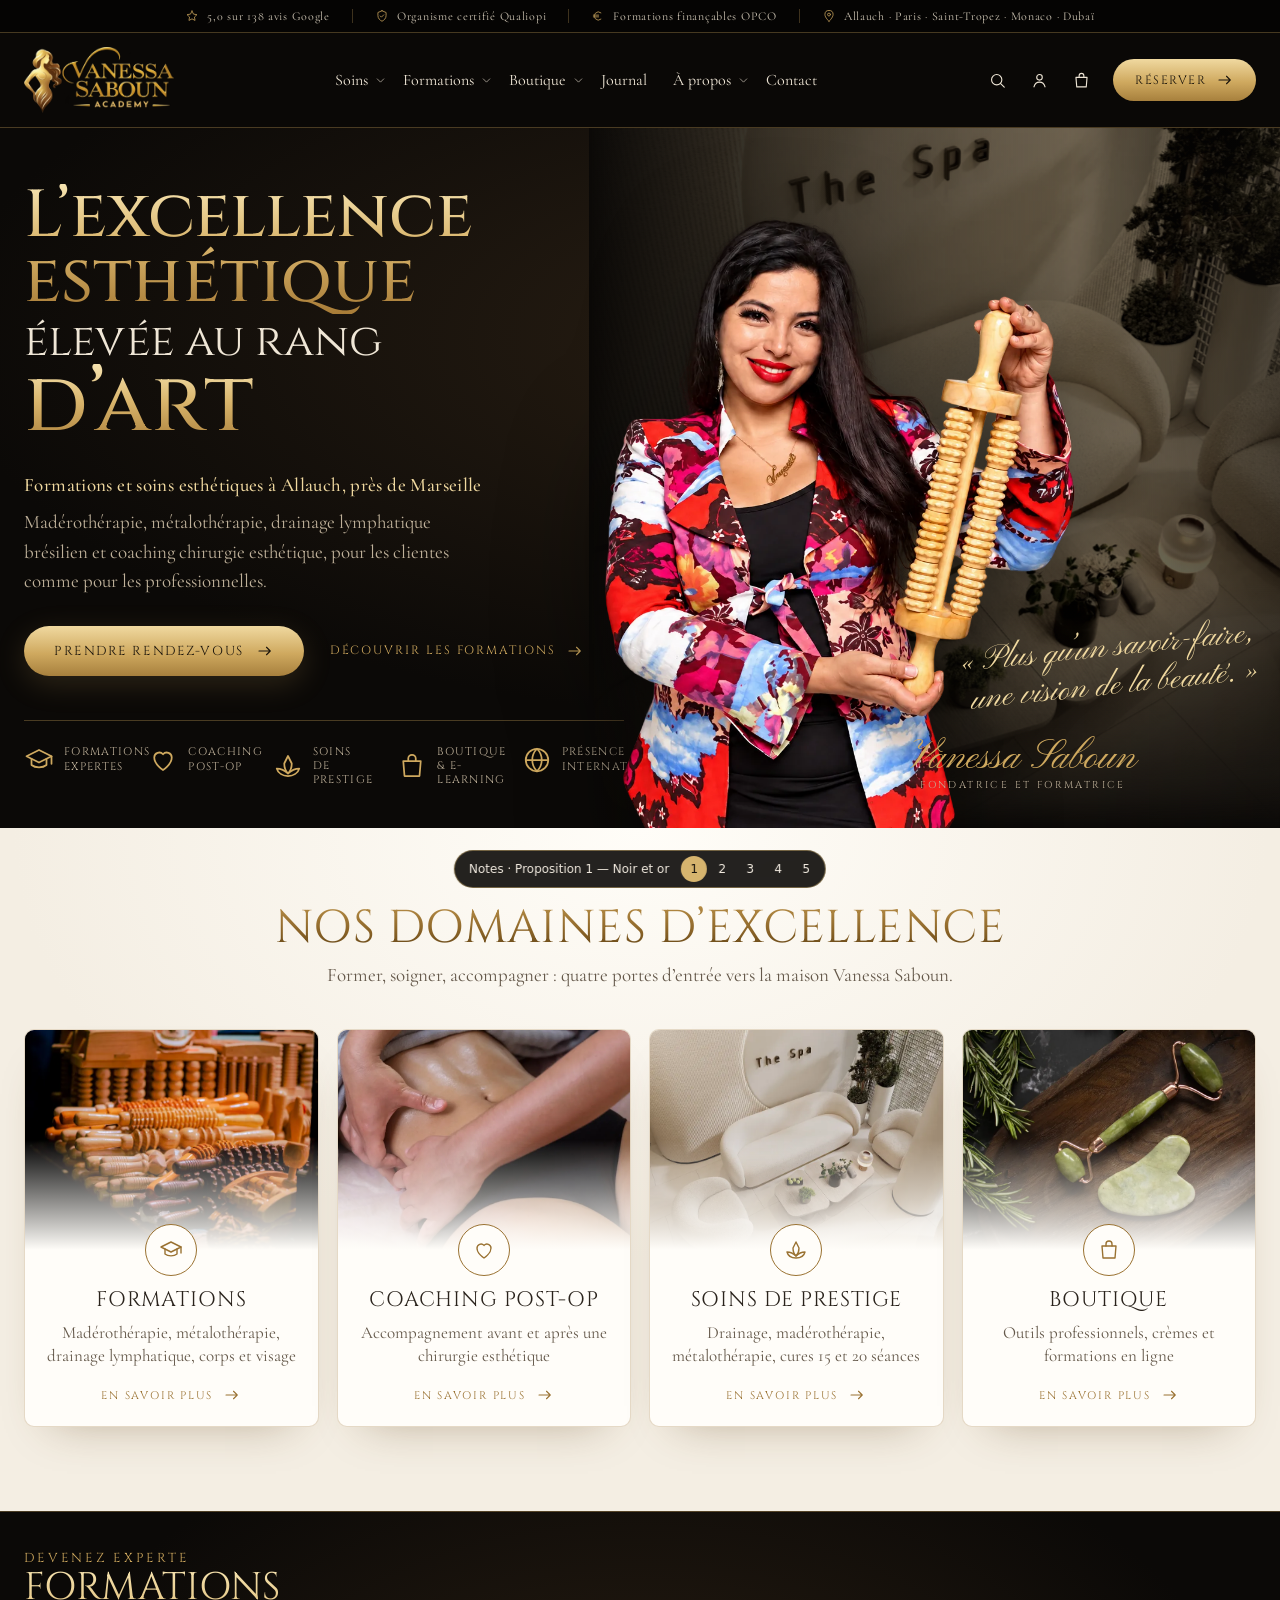
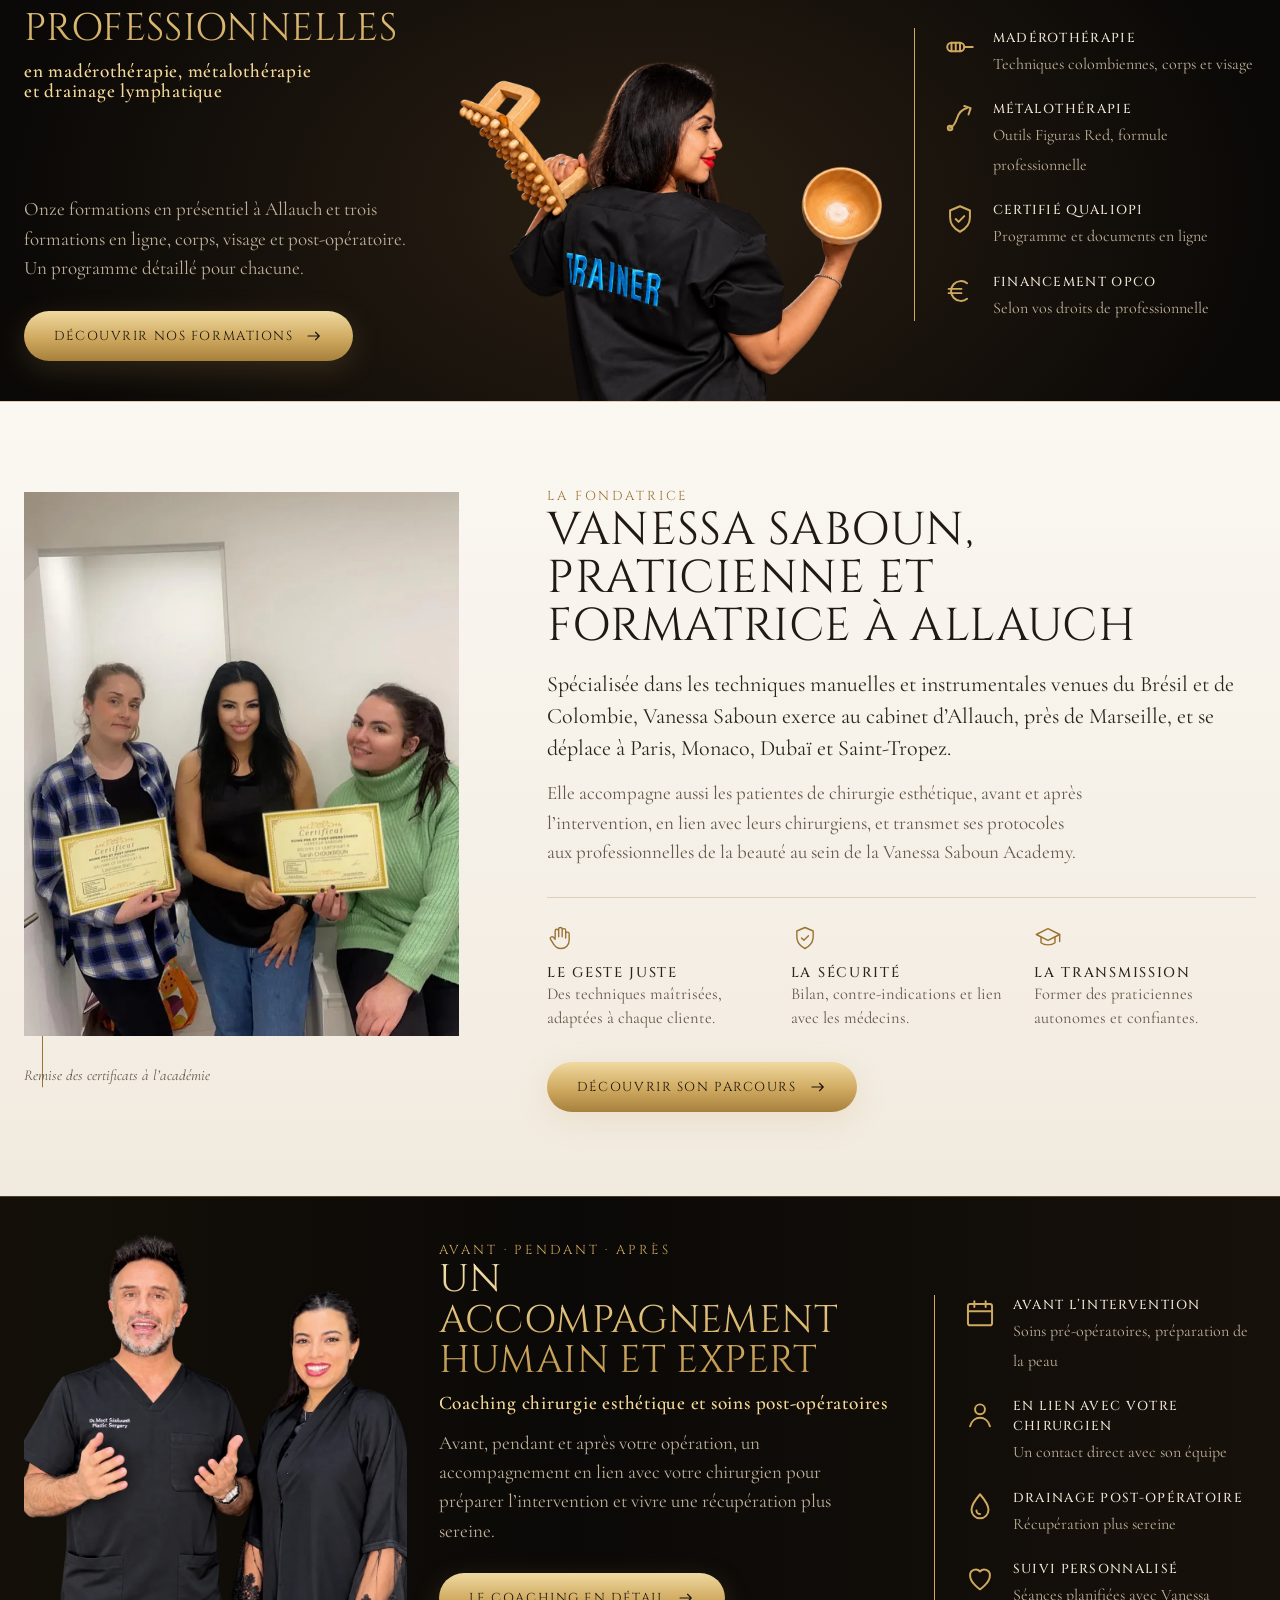
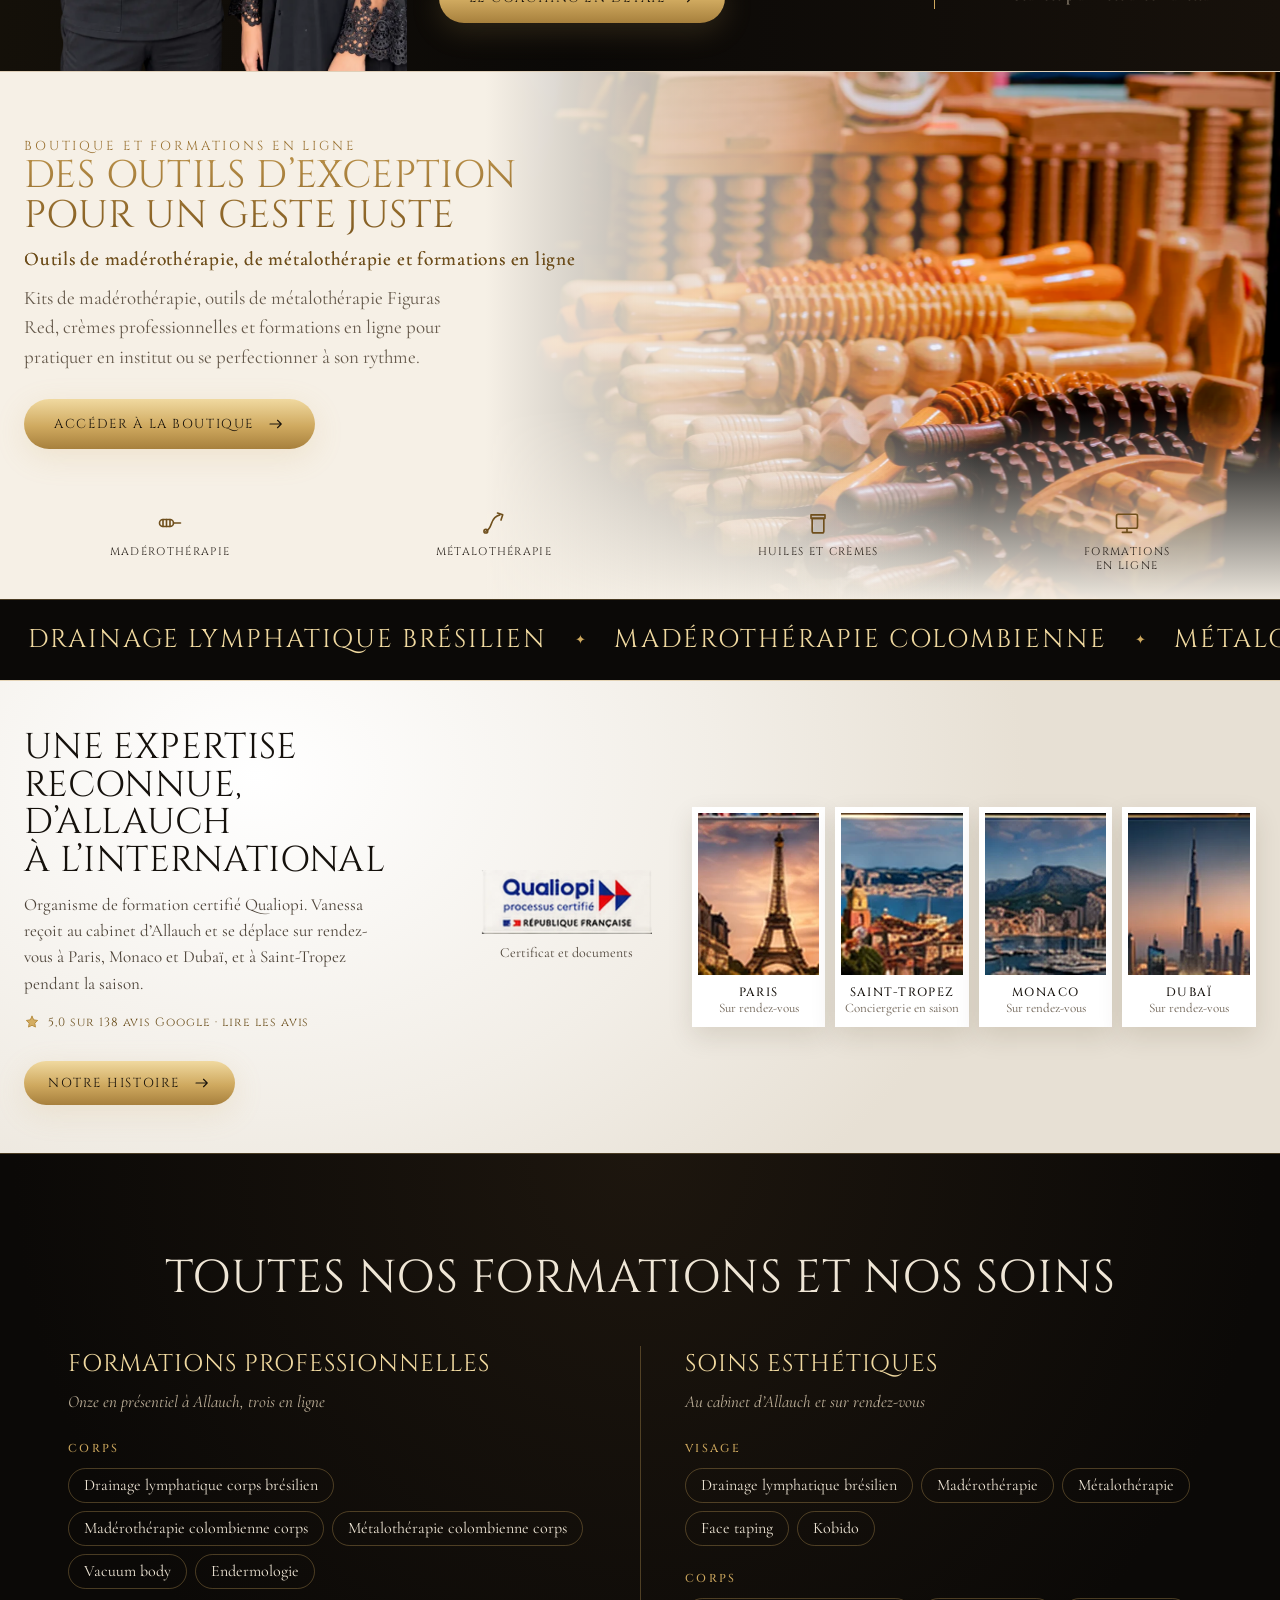
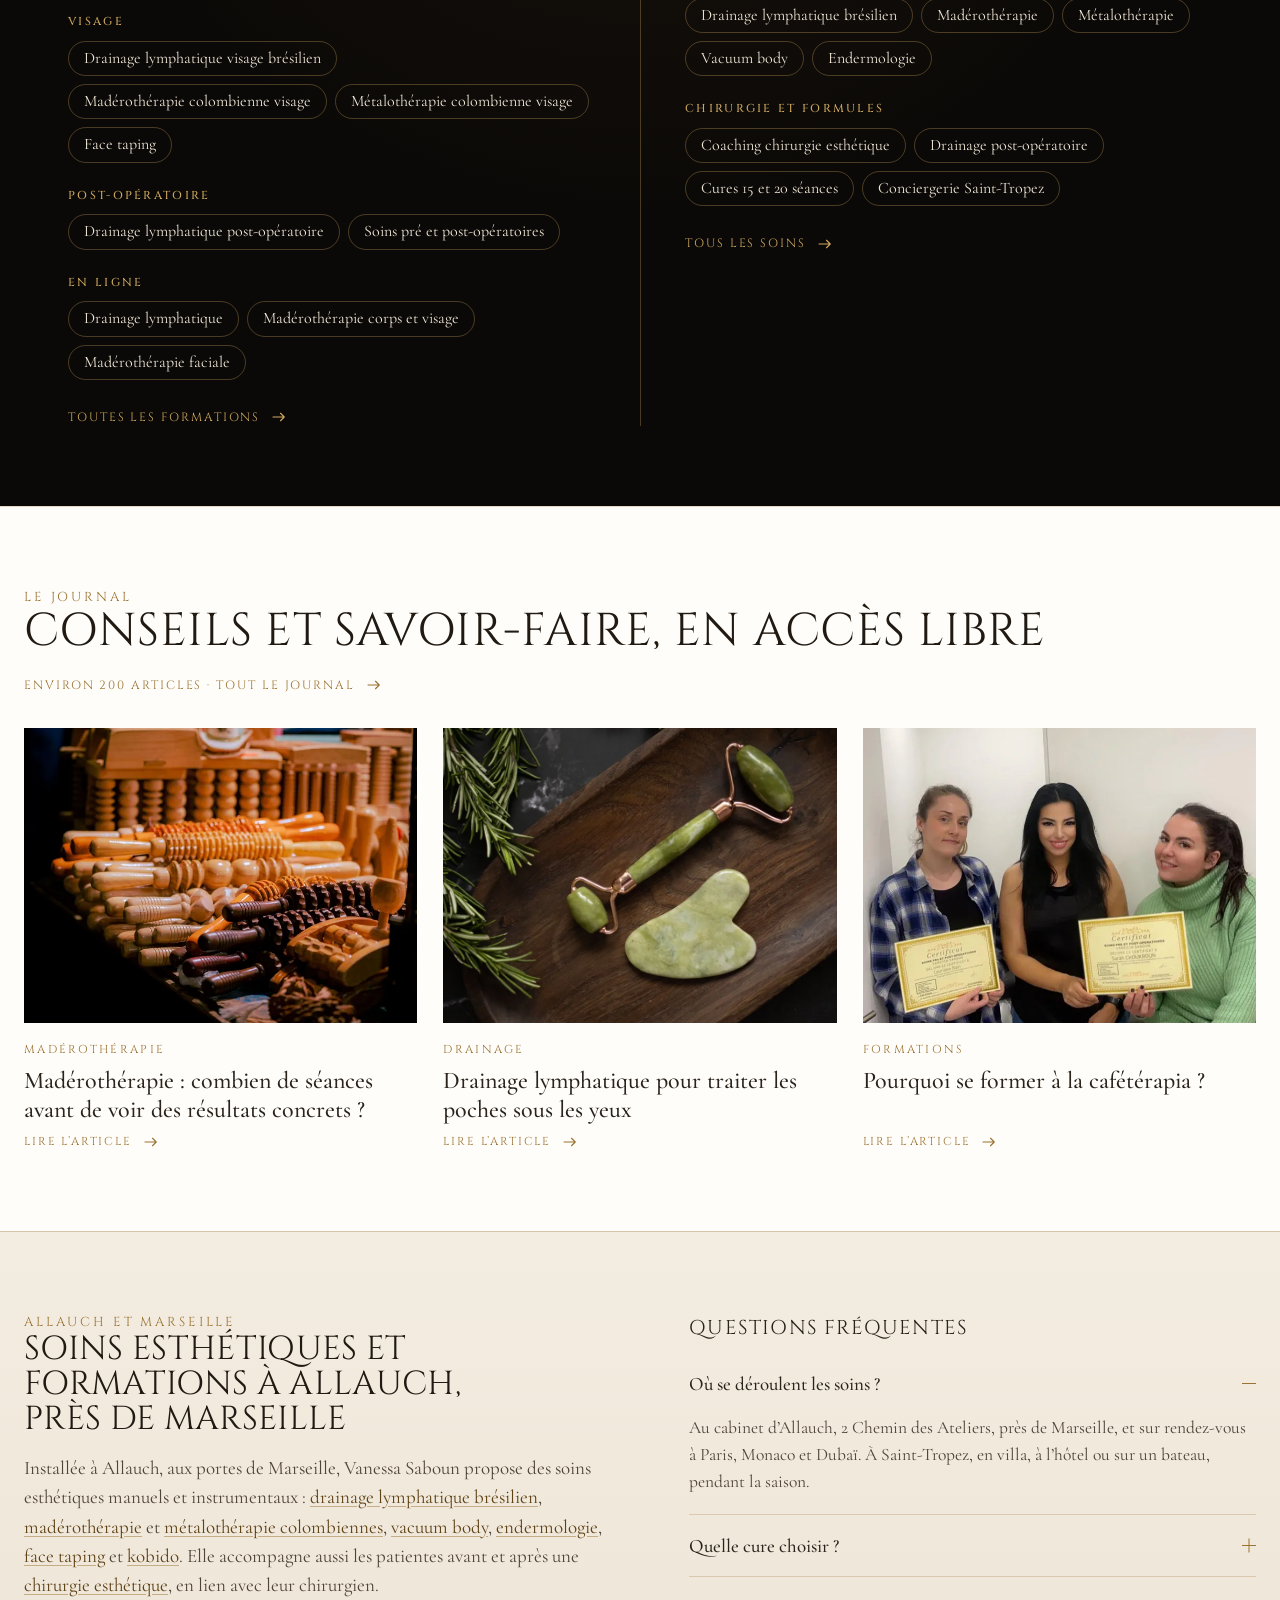
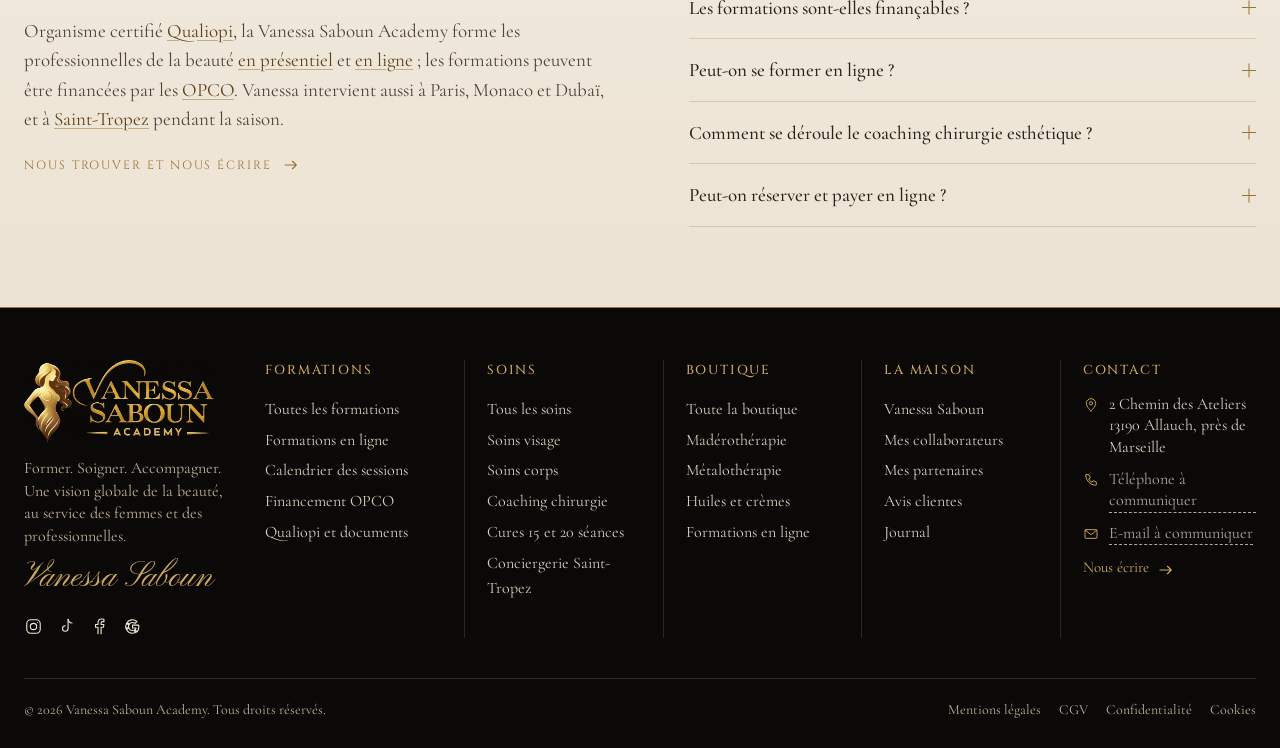
==== commit a6242a74: "Add files via upload" ====
--- a/p1.html
+++ b/p1.html
@@ -10,7 +10,7 @@
 <meta property="og:type" content="website"><meta property="og:locale" content="fr_FR">
 <meta property="og:title" content="Vanessa Saboun · Soins et formations esthétiques à Allauch"><meta property="og:description" content="Madérothérapie, métalothérapie, drainage lymphatique brésilien et coaching chirurgie esthétique à Allauch, près de Marseille. Formations Qualiopi, OPCO.">
 <meta property="og:url" content="https://vanessasaboun.fr/"><meta property="og:image" content="https://vanessasaboun.fr/wp-content/uploads/og-vanessa-saboun.jpg">
-<link rel="preload" as="image" href="assets/vanessa-saboun-portrait-outil-maderotherapie.webp">
+<link rel="preload" as="image" href="vanessa-saboun-portrait-outil-maderotherapie.webp">
 <link rel="preconnect" href="https://fonts.googleapis.com"><link rel="preconnect" href="https://fonts.gstatic.com" crossorigin>
 <link rel="stylesheet" href="https://fonts.googleapis.com/css2?family=Cinzel:wght@400;500;600&family=Cormorant+Garamond:ital,wght@0,400;0,500;0,600;1,400&family=Pinyon+Script&display=swap">
 <link rel="stylesheet" href="shared.css">
@@ -275,22 +275,22 @@
 <body class="p1">
 <a class="skip" href="#contenu">Aller au contenu</a>
 <div class="topbar" aria-label="Informations clés"><div class="tb-track"><div class="tb-set"><a href="/avis/"><svg class="ic" width="14" height="14" viewBox="0 0 24 24" fill="none" stroke="currentColor" stroke-width="1.5" stroke-linecap="round" stroke-linejoin="round" aria-hidden="true" focusable="false"><path d="M12 3.5l2.6 5.3 5.9.9-4.3 4.1 1 5.8L12 16.9l-5.2 2.7 1-5.8-4.3-4.1 5.9-.9L12 3.5z"/></svg><span>5,0 sur 138 avis Google</span></a><a href="/qualiopi/"><svg class="ic" width="14" height="14" viewBox="0 0 24 24" fill="none" stroke="currentColor" stroke-width="1.5" stroke-linecap="round" stroke-linejoin="round" aria-hidden="true" focusable="false"><path d="M12 3l7 3v5c0 5-3 8-7 10-4-2-7-5-7-10V6l7-3z"/><path d="M9 12l2 2 4-4"/></svg><span>Organisme certifié Qualiopi</span></a><a href="/financement-opco/"><svg class="ic" width="14" height="14" viewBox="0 0 24 24" fill="none" stroke="currentColor" stroke-width="1.5" stroke-linecap="round" stroke-linejoin="round" aria-hidden="true" focusable="false"><path d="M17 6.5A7 7 0 1 0 17 17.5"/><path d="M4 10.5h9M4 13.5h9"/></svg><span>Formations finançables OPCO</span></a><a href="/contact/"><svg class="ic" width="14" height="14" viewBox="0 0 24 24" fill="none" stroke="currentColor" stroke-width="1.5" stroke-linecap="round" stroke-linejoin="round" aria-hidden="true" focusable="false"><path d="M12 21s-7-6.2-7-11.5a7 7 0 0 1 14 0C19 14.8 12 21 12 21z"/><circle cx="12" cy="9.5" r="2.5"/></svg><span>Allauch · Paris · Saint-Tropez · Monaco · Dubaï</span></a></div><div class="tb-set" aria-hidden="true"><a href="/avis/"><svg class="ic" width="14" height="14" viewBox="0 0 24 24" fill="none" stroke="currentColor" stroke-width="1.5" stroke-linecap="round" stroke-linejoin="round" aria-hidden="true" focusable="false"><path d="M12 3.5l2.6 5.3 5.9.9-4.3 4.1 1 5.8L12 16.9l-5.2 2.7 1-5.8-4.3-4.1 5.9-.9L12 3.5z"/></svg><span>5,0 sur 138 avis Google</span></a><a href="/qualiopi/"><svg class="ic" width="14" height="14" viewBox="0 0 24 24" fill="none" stroke="currentColor" stroke-width="1.5" stroke-linecap="round" stroke-linejoin="round" aria-hidden="true" focusable="false"><path d="M12 3l7 3v5c0 5-3 8-7 10-4-2-7-5-7-10V6l7-3z"/><path d="M9 12l2 2 4-4"/></svg><span>Organisme certifié Qualiopi</span></a><a href="/financement-opco/"><svg class="ic" width="14" height="14" viewBox="0 0 24 24" fill="none" stroke="currentColor" stroke-width="1.5" stroke-linecap="round" stroke-linejoin="round" aria-hidden="true" focusable="false"><path d="M17 6.5A7 7 0 1 0 17 17.5"/><path d="M4 10.5h9M4 13.5h9"/></svg><span>Formations finançables OPCO</span></a><a href="/contact/"><svg class="ic" width="14" height="14" viewBox="0 0 24 24" fill="none" stroke="currentColor" stroke-width="1.5" stroke-linecap="round" stroke-linejoin="round" aria-hidden="true" focusable="false"><path d="M12 21s-7-6.2-7-11.5a7 7 0 0 1 14 0C19 14.8 12 21 12 21z"/><circle cx="12" cy="9.5" r="2.5"/></svg><span>Allauch · Paris · Saint-Tropez · Monaco · Dubaï</span></a></div></div></div><header class="hd"><div class="hd-in">
-<a class="logo" href="/" aria-label="Vanessa Saboun Academy, accueil"><img src="assets/logo-vanessa-saboun-academy.webp" width="170" height="75" alt="Vanessa Saboun Academy"></a>
+<a class="logo" href="/" aria-label="Vanessa Saboun Academy, accueil"><img src="logo-vanessa-saboun-academy.webp" width="170" height="75" alt="Vanessa Saboun Academy"></a>
 <nav class="hd-nav" aria-label="Navigation principale"><ul><li class="has-dd" data-key="s"><a class="nv" href="/soins/">Soins</a><button class="dd-btn" type="button" aria-expanded="false" aria-controls="mega-s" aria-label="Sous-menu Soins"><svg class="ic" width="13" height="13" viewBox="0 0 24 24" fill="none" stroke="currentColor" stroke-width="1.6" stroke-linecap="round" stroke-linejoin="round" aria-hidden="true" focusable="false"><path d="M6 9l6 6 6-6"/></svg></button><div class="mega" id="mega-s" role="region" aria-label="Soins"><div class="mega-in">
 <div class="mega-cols"><div class="mg" style="--i:1"><p class="mg-h"><i>01</i>Visage</p><ul><li><a href="/soins/drainage-lymphatique-bresilien-visage/" data-img="m-visage" data-cap="Drainage lymphatique brésilien"><span>Drainage lymphatique brésilien</span></a></li><li><a href="/soins/maderotherapie-colombienne-visage/" data-img="m-outils" data-cap="Madérothérapie colombienne"><span>Madérothérapie colombienne</span></a></li><li><a href="/soins/metalotherapie-colombienne-visage/" data-img="m-metal" data-cap="Métalothérapie colombienne"><span>Métalothérapie colombienne</span></a></li><li><a href="/soins/face-taping/" data-img="m-visage" data-cap="Face taping"><span>Face taping</span></a></li><li><a href="/soins/kobido/" data-img="m-visage" data-cap="Kobido"><span>Kobido</span></a></li></ul></div><div class="mg" style="--i:2"><p class="mg-h"><i>02</i>Corps</p><ul><li><a href="/soins/drainage-lymphatique-bresilien-corps/" data-img="m-drainage" data-cap="Drainage lymphatique brésilien"><span>Drainage lymphatique brésilien</span></a></li><li><a href="/soins/maderotherapie-colombienne-corps/" data-img="m-outils" data-cap="Madérothérapie colombienne"><span>Madérothérapie colombienne</span></a></li><li><a href="/soins/metalotherapie-colombienne-corps/" data-img="m-metal" data-cap="Métalothérapie colombienne"><span>Métalothérapie colombienne</span></a></li><li><a href="/soins/vacuum-body/" data-img="m-cabinet" data-cap="Vacuum body"><span>Vacuum body</span></a></li><li><a href="/soins/endermologie/" data-img="m-cabinet" data-cap="Endermologie"><span>Endermologie</span></a></li></ul></div><div class="mg" style="--i:3"><p class="mg-h"><i>03</i>Avant et après chirurgie</p><ul><li><a href="/coaching-chirurgie-esthetique-et-post-operatoire/" data-img="m-duo" data-cap="Coaching chirurgie esthétique"><span>Coaching chirurgie esthétique</span></a></li><li><a href="/soins/drainage-lymphatique-post-operatoire/" data-img="m-drainage" data-cap="Drainage lymphatique post-opératoire"><span>Drainage lymphatique post-opératoire</span></a></li></ul></div><div class="mg" style="--i:4"><p class="mg-h"><i>04</i>Formules</p><ul><li><a href="/soins/cures/" data-img="m-spa" data-cap="Cures 15 et 20 séances"><span>Cures 15 et 20 séances</span></a></li><li><a href="/conciergerie-beaute-saint-tropez/" data-img="m-spa" data-cap="Conciergerie Saint-Tropez"><span>Conciergerie Saint-Tropez</span></a></li></ul></div><a class="mega-all" href="/soins/" style="--i:5">Tous les soins <svg class="ic ar" width="18" height="18" viewBox="0 0 24 24" fill="none" stroke="currentColor" stroke-width="1.5" stroke-linecap="round" stroke-linejoin="round" aria-hidden="true" focusable="false"><path d="M4 12h15M14 7l5 5-5 5"/></svg></a></div>
-<aside class="mega-fx"><div class="fx-img"><img src="assets/m-drainage.webp" data-default="m-drainage" width="560" height="420" alt="" loading="lazy"><img class="fx-b" src="assets/m-drainage.webp" width="560" height="420" alt="" loading="lazy"></div>
+<aside class="mega-fx"><div class="fx-img"><img src="m-drainage.webp" data-default="m-drainage" width="560" height="420" alt="" loading="lazy"><img class="fx-b" src="m-drainage.webp" width="560" height="420" alt="" loading="lazy"></div>
 <p class="fx-k" data-default="Réserver en ligne">Réserver en ligne</p><p class="fx-t">Choisissez votre soin, votre lieu et votre créneau.</p><a class="fx-cta" href="/reservation-soins/">Réserver un soin <svg class="ic ar" width="18" height="18" viewBox="0 0 24 24" fill="none" stroke="currentColor" stroke-width="1.5" stroke-linecap="round" stroke-linejoin="round" aria-hidden="true" focusable="false"><path d="M4 12h15M14 7l5 5-5 5"/></svg></a></aside>
 </div></div></li><li class="has-dd" data-key="f"><a class="nv" href="/formations/">Formations</a><button class="dd-btn" type="button" aria-expanded="false" aria-controls="mega-f" aria-label="Sous-menu Formations"><svg class="ic" width="13" height="13" viewBox="0 0 24 24" fill="none" stroke="currentColor" stroke-width="1.6" stroke-linecap="round" stroke-linejoin="round" aria-hidden="true" focusable="false"><path d="M6 9l6 6 6-6"/></svg></button><div class="mega" id="mega-f" role="region" aria-label="Formations"><div class="mega-in">
 <div class="mega-cols"><div class="mg" style="--i:1"><p class="mg-h"><i>01</i>Corps</p><ul><li><a href="/drainage-lymphatique-corps-bresilien/" data-img="m-drainage" data-cap="Drainage lymphatique corps brésilien"><span>Drainage lymphatique corps brésilien</span></a></li><li><a href="/maderotherapie-colombienne-corps/" data-img="m-outils" data-cap="Madérothérapie colombienne corps"><span>Madérothérapie colombienne corps</span></a></li><li><a href="/metalotherapie-colombienne-corps-formule-professionnelle/" data-img="m-metal" data-cap="Métalothérapie colombienne corps"><span>Métalothérapie colombienne corps</span></a></li><li><a href="/vacuum-body/" data-img="m-cabinet" data-cap="Vacuum body"><span>Vacuum body</span></a></li><li><a href="/endermologie/" data-img="m-cabinet" data-cap="Endermologie"><span>Endermologie</span></a></li></ul></div><div class="mg" style="--i:2"><p class="mg-h"><i>02</i>Visage</p><ul><li><a href="/drainage-lymphatique-visage-bresilien/" data-img="m-visage" data-cap="Drainage lymphatique visage brésilien"><span>Drainage lymphatique visage brésilien</span></a></li><li><a href="/maderotherapie-colombienne-visage/" data-img="m-outils" data-cap="Madérothérapie colombienne visage"><span>Madérothérapie colombienne visage</span></a></li><li><a href="/metalotherapie-colombienne-visage-formule-professionnelle/" data-img="m-metal" data-cap="Métalothérapie colombienne visage"><span>Métalothérapie colombienne visage</span></a></li><li><a href="/face-taping/" data-img="m-visage" data-cap="Face taping"><span>Face taping</span></a></li></ul></div><div class="mg" style="--i:3"><p class="mg-h"><i>03</i>Post-opératoire</p><ul><li><a href="/drainage-lymphatique-post-operatoire/" data-img="m-duo" data-cap="Drainage lymphatique post-opératoire"><span>Drainage lymphatique post-opératoire</span></a></li><li><a href="/soins-pre-et-post-operatoire/" data-img="m-duo" data-cap="Soins pré et post-opératoires"><span>Soins pré et post-opératoires</span></a></li></ul></div><div class="mg" style="--i:4"><p class="mg-h"><i>04</i>S’informer</p><ul><li><a href="/formations/en-ligne/" data-img="m-enligne" data-cap="Formations en ligne"><span>Formations en ligne</span></a></li><li><a href="/calendrier-des-sessions/" data-img="m-academy" data-cap="Calendrier des sessions"><span>Calendrier des sessions</span></a></li><li><a href="/financement-opco/" data-img="m-academy" data-cap="Financement OPCO"><span>Financement OPCO</span></a></li><li><a href="/qualiopi/" data-img="m-academy" data-cap="Qualiopi et documents"><span>Qualiopi et documents</span></a></li></ul></div><div class="mg" style="--i:5"><p class="mg-h"><i>05</i>Documents</p><ul><li><a href="https://vanessasaboun.fr/wp-content/uploads/2025/01/3-9-1-Livret-daccueil.pdf" data-img="m-academy" data-cap="Livret d’accueil" target="_blank" rel="noopener"><span>Livret d’accueil</span></a></li><li><a href="https://vanessasaboun.fr/wp-content/uploads/2025/01/reglement_interieur_.pdf" data-img="m-academy" data-cap="Règlement intérieur" target="_blank" rel="noopener"><span>Règlement intérieur</span></a></li><li><a href="https://vanessasaboun.fr/wp-content/uploads/2025/01/Qualiopi-RNQ-4511-225-DS-02-1-1-2.pdf" data-img="m-academy" data-cap="Certificat Qualiopi" target="_blank" rel="noopener"><span>Certificat Qualiopi</span></a></li></ul></div><a class="mega-all" href="/formations/" style="--i:6">Toutes les formations <svg class="ic ar" width="18" height="18" viewBox="0 0 24 24" fill="none" stroke="currentColor" stroke-width="1.5" stroke-linecap="round" stroke-linejoin="round" aria-hidden="true" focusable="false"><path d="M4 12h15M14 7l5 5-5 5"/></svg></a></div>
-<aside class="mega-fx"><div class="fx-img"><img src="assets/m-trainer.webp" data-default="m-trainer" width="560" height="420" alt="" loading="lazy"><img class="fx-b" src="assets/m-trainer.webp" width="560" height="420" alt="" loading="lazy"></div>
+<aside class="mega-fx"><div class="fx-img"><img src="m-trainer.webp" data-default="m-trainer" width="560" height="420" alt="" loading="lazy"><img class="fx-b" src="m-trainer.webp" width="560" height="420" alt="" loading="lazy"></div>
 <p class="fx-k" data-default="Qualiopi · Finançable OPCO">Qualiopi · Finançable OPCO</p><p class="fx-t">Onze formations certifiantes en présentiel à Allauch, et trois formations en ligne.</p><a class="fx-cta" href="/formations/">Voir toutes les formations <svg class="ic ar" width="18" height="18" viewBox="0 0 24 24" fill="none" stroke="currentColor" stroke-width="1.5" stroke-linecap="round" stroke-linejoin="round" aria-hidden="true" focusable="false"><path d="M4 12h15M14 7l5 5-5 5"/></svg></a></aside>
 </div></div></li><li class="has-dd" data-key="b"><a class="nv" href="/boutique/">Boutique</a><button class="dd-btn" type="button" aria-expanded="false" aria-controls="mega-b" aria-label="Sous-menu Boutique"><svg class="ic" width="13" height="13" viewBox="0 0 24 24" fill="none" stroke="currentColor" stroke-width="1.6" stroke-linecap="round" stroke-linejoin="round" aria-hidden="true" focusable="false"><path d="M6 9l6 6 6-6"/></svg></button><div class="mega" id="mega-b" role="region" aria-label="Boutique"><div class="mega-in">
 <div class="mega-cols"><div class="mg" style="--i:1"><p class="mg-h"><i>01</i>Catégories</p><ul><li><a href="/categorie-produit/maderotherapie/" data-img="m-copa" data-cap="Madérothérapie"><span>Madérothérapie</span></a></li><li><a href="/categorie-produit/metalotherapie/" data-img="m-metal" data-cap="Métalothérapie"><span>Métalothérapie</span></a></li><li><a href="/categorie-produit/huiles-et-cremes/" data-img="m-brosses" data-cap="Huiles et crèmes"><span>Huiles et crèmes</span></a></li><li><a href="/categorie-produit/formation-maderotherapie-en-ligne/" data-img="m-enligne" data-cap="Formations en ligne"><span>Formations en ligne</span></a></li><li><a href="/categorie-produit/cure/" data-img="m-spa" data-cap="Cures"><span>Cures</span></a></li></ul></div><div class="mg" style="--i:2"><p class="mg-h"><i>02</i>Meilleures ventes</p><ul><li><a href="/boutique/kit-maderotherapie-corps-10-pieces/" data-img="m-kit" data-cap="Kit madérothérapie corps 10 pièces"><span>Kit madérothérapie corps 10 pièces</span></a></li><li><a href="/boutique/kit-metalotherapie-corps-et-visage-figuras-red/" data-img="m-metal" data-cap="Kit métalothérapie corps et visage"><span>Kit métalothérapie corps et visage</span></a></li><li><a href="/boutique/figuras-red-creme-reductrice-1-kg/" data-img="m-brosses" data-cap="Crème réductrice 1 kg"><span>Crème réductrice 1 kg</span></a></li></ul></div><div class="mg" style="--i:3"><p class="mg-h"><i>03</i>Mon compte</p><ul><li><a href="/mon-compte/" data-img="m-kit" data-cap="Connexion"><span>Connexion</span></a></li><li><a href="/panier/" data-img="m-kit" data-cap="Panier"><span>Panier</span></a></li></ul></div><a class="mega-all" href="/boutique/" style="--i:4">Toute la boutique <svg class="ic ar" width="18" height="18" viewBox="0 0 24 24" fill="none" stroke="currentColor" stroke-width="1.5" stroke-linecap="round" stroke-linejoin="round" aria-hidden="true" focusable="false"><path d="M4 12h15M14 7l5 5-5 5"/></svg></a></div>
-<aside class="mega-fx"><div class="fx-img"><img src="assets/m-kit.webp" data-default="m-kit" width="560" height="420" alt="" loading="lazy"><img class="fx-b" src="assets/m-kit.webp" width="560" height="420" alt="" loading="lazy"></div>
+<aside class="mega-fx"><div class="fx-img"><img src="m-kit.webp" data-default="m-kit" width="560" height="420" alt="" loading="lazy"><img class="fx-b" src="m-kit.webp" width="560" height="420" alt="" loading="lazy"></div>
 <p class="fx-k" data-default="Les outils du geste">Les outils du geste</p><p class="fx-t">Bois, métal Figuras Red, crèmes professionnelles et formations en ligne.</p><a class="fx-cta" href="/boutique/">Toute la boutique <svg class="ic ar" width="18" height="18" viewBox="0 0 24 24" fill="none" stroke="currentColor" stroke-width="1.5" stroke-linecap="round" stroke-linejoin="round" aria-hidden="true" focusable="false"><path d="M4 12h15M14 7l5 5-5 5"/></svg></a></aside>
 </div></div></li><li><a class="nv" href="/blog/">Journal</a></li><li class="has-dd" data-key="a"><a class="nv" href="/a-propos/">À propos</a><button class="dd-btn" type="button" aria-expanded="false" aria-controls="mega-a" aria-label="Sous-menu À propos"><svg class="ic" width="13" height="13" viewBox="0 0 24 24" fill="none" stroke="currentColor" stroke-width="1.6" stroke-linecap="round" stroke-linejoin="round" aria-hidden="true" focusable="false"><path d="M6 9l6 6 6-6"/></svg></button><div class="mega" id="mega-a" role="region" aria-label="À propos"><div class="mega-in">
 <div class="mega-cols"><div class="mg" style="--i:1"><p class="mg-h"><i>01</i>La maison</p><ul><li><a href="/a-propos/" data-img="m-portrait" data-cap="Vanessa Saboun"><span>Vanessa Saboun</span></a></li><li><a href="/mes-collaborateurs/" data-img="m-duo" data-cap="Mes collaborateurs"><span>Mes collaborateurs</span></a></li><li><a href="/mes-partenaires/" data-img="m-metal" data-cap="Mes partenaires"><span>Mes partenaires</span></a></li><li><a href="/avis/" data-img="m-academy" data-cap="Avis clientes"><span>Avis clientes</span></a></li></ul></div><div class="mg" style="--i:2"><p class="mg-h"><i>02</i>Le journal</p><ul><li><a href="/blog/" data-img="m-visage" data-cap="Tous les articles"><span>Tous les articles</span></a></li><li><a href="/category/drainage/" data-img="m-drainage" data-cap="Drainage"><span>Drainage</span></a></li></ul></div><div class="mg" style="--i:3"><p class="mg-h"><i>03</i>Nous joindre</p><ul><li><a href="/contact/" data-img="m-cabinet" data-cap="Contact"><span>Contact</span></a></li></ul></div><a class="mega-all" href="/a-propos/" style="--i:4">Vanessa Saboun <svg class="ic ar" width="18" height="18" viewBox="0 0 24 24" fill="none" stroke="currentColor" stroke-width="1.5" stroke-linecap="round" stroke-linejoin="round" aria-hidden="true" focusable="false"><path d="M4 12h15M14 7l5 5-5 5"/></svg></a></div>
-<aside class="mega-fx"><div class="fx-img"><img src="assets/m-portrait.webp" data-default="m-portrait" width="560" height="420" alt="" loading="lazy"><img class="fx-b" src="assets/m-portrait.webp" width="560" height="420" alt="" loading="lazy"></div>
+<aside class="mega-fx"><div class="fx-img"><img src="m-portrait.webp" data-default="m-portrait" width="560" height="420" alt="" loading="lazy"><img class="fx-b" src="m-portrait.webp" width="560" height="420" alt="" loading="lazy"></div>
 <p class="fx-k" data-default="5,0 sur 138 avis Google">5,0 sur 138 avis Google</p><p class="fx-t">★★★★★ Ce que disent les clientes et les élèves de Vanessa.</p><a class="fx-cta" href="/avis/">Lire les avis <svg class="ic ar" width="18" height="18" viewBox="0 0 24 24" fill="none" stroke="currentColor" stroke-width="1.5" stroke-linecap="round" stroke-linejoin="round" aria-hidden="true" focusable="false"><path d="M4 12h15M14 7l5 5-5 5"/></svg></a></aside>
 </div></div></li><li><a class="nv" href="/contact/">Contact</a></li></ul></nav>
 <div class="hd-act">
@@ -302,7 +302,7 @@
 </div></header>
 <main id="contenu">
 <section class="hero" aria-labelledby="h1">
- <div class="hero-bg"><img src="assets/ambiance-salon-soins.webp" width="1600" height="1132" alt="" fetchpriority="high" decoding="async"></div>
+ <div class="hero-bg"><img src="ambiance-salon-soins.webp" width="1600" height="1132" alt="" fetchpriority="high" decoding="async"></div>
  <div class="wrap hero-in">
   <div class="hero-copy">
    <h1 id="h1"><span class="l1 gold-t">L’excellence esthétique</span><span class="l2">élevée au rang</span><span class="l3 gold-t">d’art</span>
@@ -312,7 +312,7 @@
    <ul class="pillars" aria-label="Accès rapides"><li><a href="/formations/"><svg class="ic" width="24" height="24" viewBox="0 0 24 24" fill="none" stroke="currentColor" stroke-width="1.4" stroke-linecap="round" stroke-linejoin="round" aria-hidden="true" focusable="false"><path d="M2 9l10-5 10 5-10 5-10-5z"/><path d="M6 11v5c3 2.5 9 2.5 12 0v-5"/><path d="M22 9v6"/></svg><span>Formations<br>expertes</span></a></li><li><a href="/coaching-chirurgie-esthetique-et-post-operatoire/"><svg class="ic" width="24" height="24" viewBox="0 0 24 24" fill="none" stroke="currentColor" stroke-width="1.4" stroke-linecap="round" stroke-linejoin="round" aria-hidden="true" focusable="false"><path d="M12 20s-7-4.5-7-10a4 4 0 0 1 7-2.6A4 4 0 0 1 19 10c0 5.5-7 10-7 10z"/></svg><span>Coaching<br>post-op</span></a></li><li><a href="/soins/"><svg class="ic" width="24" height="24" viewBox="0 0 24 24" fill="none" stroke="currentColor" stroke-width="1.4" stroke-linecap="round" stroke-linejoin="round" aria-hidden="true" focusable="false"><path d="M12 20c-4 0-8-2-9-6 3 0 6 1 9 4 3-3 6-4 9-4-1 4-5 6-9 6z"/><path d="M12 18c-2-2-3-5-3-8 1-2 2-4 3-6 1 2 2 4 3 6 0 3-1 6-3 8z"/></svg><span>Soins<br>de prestige</span></a></li><li><a href="/boutique/"><svg class="ic" width="24" height="24" viewBox="0 0 24 24" fill="none" stroke="currentColor" stroke-width="1.4" stroke-linecap="round" stroke-linejoin="round" aria-hidden="true" focusable="false"><path d="M5 8h14l-1 12H6L5 8z"/><path d="M9 8V6a3 3 0 0 1 6 0v2"/></svg><span>Boutique<br>& e-learning</span></a></li><li><a href="#intl-t"><svg class="ic" width="24" height="24" viewBox="0 0 24 24" fill="none" stroke="currentColor" stroke-width="1.4" stroke-linecap="round" stroke-linejoin="round" aria-hidden="true" focusable="false"><circle cx="12" cy="12" r="9"/><path d="M3 12h18M12 3c2.5 2.5 3.8 5.5 3.8 9S14.5 18.5 12 21c-2.5-2.5-3.8-5.5-3.8-9S9.5 5.5 12 3z"/></svg><span>Présence<br>internationale</span></a></li></ul>
   </div>
   <div class="hero-vis">
-   <img class="vanessa" src="assets/vanessa-saboun-portrait-outil-maderotherapie.webp" width="783" height="1017" alt="Vanessa Saboun tenant un rouleau de madérothérapie en bois" fetchpriority="high" decoding="async">
+   <img class="vanessa" src="vanessa-saboun-portrait-outil-maderotherapie.webp" width="783" height="1017" alt="Vanessa Saboun tenant un rouleau de madérothérapie en bois" fetchpriority="high" decoding="async">
    <p class="hero-quote" aria-hidden="true">« Plus qu’un savoir-faire, une vision de la beauté. »</p>
    <div class="hero-sign"><p class="s">Vanessa Saboun</p><p class="r">Fondatrice et formatrice</p></div>
   </div>
@@ -322,10 +322,10 @@
 <section class="dom lt" aria-labelledby="dom-t">
  <div class="wrap">
   <div class="dom-hd"><h2 id="dom-t" class="h2 gold-t">Nos domaines d’excellence</h2><p>Former, soigner, accompagner : quatre portes d’entrée vers la maison Vanessa Saboun.</p></div>
-  <ul class="cards"><li><a class="card" href="/formations/"><div class="ph"><img src="assets/outils-maderotherapie-bois-800.webp" width="800" height="500" alt="Outils de madérothérapie en bois" loading="lazy" decoding="async"></div>
-<div class="bd"><span class="badge"><svg class="ic" width="24" height="24" viewBox="0 0 24 24" fill="none" stroke="currentColor" stroke-width="1.4" stroke-linecap="round" stroke-linejoin="round" aria-hidden="true" focusable="false"><path d="M2 9l10-5 10 5-10 5-10-5z"/><path d="M6 11v5c3 2.5 9 2.5 12 0v-5"/><path d="M22 9v6"/></svg></span><h3>Formations</h3><p>Madérothérapie, métalothérapie, drainage lymphatique, corps et visage</p><span class="lnk">En savoir plus <svg class="ic ar" width="18" height="18" viewBox="0 0 24 24" fill="none" stroke="currentColor" stroke-width="1.5" stroke-linecap="round" stroke-linejoin="round" aria-hidden="true" focusable="false"><path d="M4 12h15M14 7l5 5-5 5"/></svg></span></div></a></li><li><a class="card" href="/coaching-chirurgie-esthetique-et-post-operatoire/"><div class="ph"><img src="assets/drainage-lymphatique-bresilien-corps.webp" width="1200" height="675" alt="Drainage lymphatique manuel du ventre" loading="lazy" decoding="async"></div>
-<div class="bd"><span class="badge"><svg class="ic" width="24" height="24" viewBox="0 0 24 24" fill="none" stroke="currentColor" stroke-width="1.4" stroke-linecap="round" stroke-linejoin="round" aria-hidden="true" focusable="false"><path d="M12 20s-7-4.5-7-10a4 4 0 0 1 7-2.6A4 4 0 0 1 19 10c0 5.5-7 10-7 10z"/></svg></span><h3>Coaching post-op</h3><p>Accompagnement avant et après une chirurgie esthétique</p><span class="lnk">En savoir plus <svg class="ic ar" width="18" height="18" viewBox="0 0 24 24" fill="none" stroke="currentColor" stroke-width="1.5" stroke-linecap="round" stroke-linejoin="round" aria-hidden="true" focusable="false"><path d="M4 12h15M14 7l5 5-5 5"/></svg></span></div></a></li><li><a class="card" href="/soins/"><div class="ph"><img src="assets/ambiance-salon-soins-800.webp" width="800" height="566" alt="Salon de soins aux tons ivoire, illustration" loading="lazy" decoding="async"></div>
-<div class="bd"><span class="badge"><svg class="ic" width="24" height="24" viewBox="0 0 24 24" fill="none" stroke="currentColor" stroke-width="1.4" stroke-linecap="round" stroke-linejoin="round" aria-hidden="true" focusable="false"><path d="M12 20c-4 0-8-2-9-6 3 0 6 1 9 4 3-3 6-4 9-4-1 4-5 6-9 6z"/><path d="M12 18c-2-2-3-5-3-8 1-2 2-4 3-6 1 2 2 4 3 6 0 3-1 6-3 8z"/></svg></span><h3>Soins de prestige</h3><p>Drainage, madérothérapie, métalothérapie, cures 15 et 20 séances</p><span class="lnk">En savoir plus <svg class="ic ar" width="18" height="18" viewBox="0 0 24 24" fill="none" stroke="currentColor" stroke-width="1.5" stroke-linecap="round" stroke-linejoin="round" aria-hidden="true" focusable="false"><path d="M4 12h15M14 7l5 5-5 5"/></svg></span></div></a></li><li><a class="card" href="/boutique/"><div class="ph"><img src="assets/rituel-visage-quartz.webp" width="900" height="1350" alt="Rouleau et gua sha en quartz sur plateau en bois" loading="lazy" decoding="async"></div>
+  <ul class="cards"><li><a class="card" href="/formations/"><div class="ph"><img src="outils-maderotherapie-bois-800.webp" width="800" height="500" alt="Outils de madérothérapie en bois" loading="lazy" decoding="async"></div>
+<div class="bd"><span class="badge"><svg class="ic" width="24" height="24" viewBox="0 0 24 24" fill="none" stroke="currentColor" stroke-width="1.4" stroke-linecap="round" stroke-linejoin="round" aria-hidden="true" focusable="false"><path d="M2 9l10-5 10 5-10 5-10-5z"/><path d="M6 11v5c3 2.5 9 2.5 12 0v-5"/><path d="M22 9v6"/></svg></span><h3>Formations</h3><p>Madérothérapie, métalothérapie, drainage lymphatique, corps et visage</p><span class="lnk">En savoir plus <svg class="ic ar" width="18" height="18" viewBox="0 0 24 24" fill="none" stroke="currentColor" stroke-width="1.5" stroke-linecap="round" stroke-linejoin="round" aria-hidden="true" focusable="false"><path d="M4 12h15M14 7l5 5-5 5"/></svg></span></div></a></li><li><a class="card" href="/coaching-chirurgie-esthetique-et-post-operatoire/"><div class="ph"><img src="drainage-lymphatique-bresilien-corps.webp" width="1200" height="675" alt="Drainage lymphatique manuel du ventre" loading="lazy" decoding="async"></div>
+<div class="bd"><span class="badge"><svg class="ic" width="24" height="24" viewBox="0 0 24 24" fill="none" stroke="currentColor" stroke-width="1.4" stroke-linecap="round" stroke-linejoin="round" aria-hidden="true" focusable="false"><path d="M12 20s-7-4.5-7-10a4 4 0 0 1 7-2.6A4 4 0 0 1 19 10c0 5.5-7 10-7 10z"/></svg></span><h3>Coaching post-op</h3><p>Accompagnement avant et après une chirurgie esthétique</p><span class="lnk">En savoir plus <svg class="ic ar" width="18" height="18" viewBox="0 0 24 24" fill="none" stroke="currentColor" stroke-width="1.5" stroke-linecap="round" stroke-linejoin="round" aria-hidden="true" focusable="false"><path d="M4 12h15M14 7l5 5-5 5"/></svg></span></div></a></li><li><a class="card" href="/soins/"><div class="ph"><img src="ambiance-salon-soins-800.webp" width="800" height="566" alt="Salon de soins aux tons ivoire, illustration" loading="lazy" decoding="async"></div>
+<div class="bd"><span class="badge"><svg class="ic" width="24" height="24" viewBox="0 0 24 24" fill="none" stroke="currentColor" stroke-width="1.4" stroke-linecap="round" stroke-linejoin="round" aria-hidden="true" focusable="false"><path d="M12 20c-4 0-8-2-9-6 3 0 6 1 9 4 3-3 6-4 9-4-1 4-5 6-9 6z"/><path d="M12 18c-2-2-3-5-3-8 1-2 2-4 3-6 1 2 2 4 3 6 0 3-1 6-3 8z"/></svg></span><h3>Soins de prestige</h3><p>Drainage, madérothérapie, métalothérapie, cures 15 et 20 séances</p><span class="lnk">En savoir plus <svg class="ic ar" width="18" height="18" viewBox="0 0 24 24" fill="none" stroke="currentColor" stroke-width="1.5" stroke-linecap="round" stroke-linejoin="round" aria-hidden="true" focusable="false"><path d="M4 12h15M14 7l5 5-5 5"/></svg></span></div></a></li><li><a class="card" href="/boutique/"><div class="ph"><img src="rituel-visage-quartz.webp" width="900" height="1350" alt="Rouleau et gua sha en quartz sur plateau en bois" loading="lazy" decoding="async"></div>
 <div class="bd"><span class="badge"><svg class="ic" width="24" height="24" viewBox="0 0 24 24" fill="none" stroke="currentColor" stroke-width="1.4" stroke-linecap="round" stroke-linejoin="round" aria-hidden="true" focusable="false"><path d="M5 8h14l-1 12H6L5 8z"/><path d="M9 8V6a3 3 0 0 1 6 0v2"/></svg></span><h3>Boutique</h3><p>Outils professionnels, crèmes et formations en ligne</p><span class="lnk">En savoir plus <svg class="ic ar" width="18" height="18" viewBox="0 0 24 24" fill="none" stroke="currentColor" stroke-width="1.5" stroke-linecap="round" stroke-linejoin="round" aria-hidden="true" focusable="false"><path d="M4 12h15M14 7l5 5-5 5"/></svg></span></div></a></li></ul>
  </div>
 </section>
@@ -339,12 +339,12 @@
    <p class="txt">Onze formations en présentiel à Allauch et trois formations en ligne, corps, visage et post-opératoire. Un programme détaillé pour chacune.</p>
    <a class="btn" href="/formations/">Découvrir nos formations <svg class="ic ar" width="18" height="18" viewBox="0 0 24 24" fill="none" stroke="currentColor" stroke-width="1.5" stroke-linecap="round" stroke-linejoin="round" aria-hidden="true" focusable="false"><path d="M4 12h15M14 7l5 5-5 5"/></svg></a>
   </div>
-  <div class="vis"><img src="assets/vanessa-saboun-formatrice-outils-bois.webp" width="1100" height="890" alt="Vanessa Saboun de dos, tee-shirt Trainer, avec une ventouse et un outil de madérothérapie en bois" loading="lazy" decoding="async"></div>
+  <div class="vis"><img src="vanessa-saboun-formatrice-outils-bois.webp" width="1100" height="890" alt="Vanessa Saboun de dos, tee-shirt Trainer, avec une ventouse et un outil de madérothérapie en bois" loading="lazy" decoding="async"></div>
   <ul class="side-list"><li><a href="/maderotherapie-colombienne-corps/"><svg class="ic" width="24" height="24" viewBox="0 0 24 24" fill="none" stroke="currentColor" stroke-width="1.4" stroke-linecap="round" stroke-linejoin="round" aria-hidden="true" focusable="false"><rect x="3" y="9" width="12" height="6" rx="3"/><path d="M6 9v6M9 9v6M12 9v6M15 12h6"/></svg></a><div><a href="/maderotherapie-colombienne-corps/"><b>Madérothérapie</b></a><span>Techniques colombiennes, corps et visage</span></div></li><li><a href="/metalotherapie-colombienne-corps-formule-professionnelle/"><svg class="ic" width="24" height="24" viewBox="0 0 24 24" fill="none" stroke="currentColor" stroke-width="1.4" stroke-linecap="round" stroke-linejoin="round" aria-hidden="true" focusable="false"><path d="M5 19c3-1 4-4 5-7s3-6 7-7"/><path d="M15 3.5l4.5 1.5-1.5 4.5"/><circle cx="5" cy="19" r="1.6"/></svg></a><div><a href="/metalotherapie-colombienne-corps-formule-professionnelle/"><b>Métalothérapie</b></a><span>Outils Figuras Red, formule professionnelle</span></div></li><li><a href="/qualiopi/"><svg class="ic" width="24" height="24" viewBox="0 0 24 24" fill="none" stroke="currentColor" stroke-width="1.4" stroke-linecap="round" stroke-linejoin="round" aria-hidden="true" focusable="false"><path d="M12 3l7 3v5c0 5-3 8-7 10-4-2-7-5-7-10V6l7-3z"/><path d="M9 12l2 2 4-4"/></svg></a><div><a href="/qualiopi/"><b>Certifié Qualiopi</b></a><span>Programme et documents en ligne</span></div></li><li><a href="/financement-opco/"><svg class="ic" width="24" height="24" viewBox="0 0 24 24" fill="none" stroke="currentColor" stroke-width="1.4" stroke-linecap="round" stroke-linejoin="round" aria-hidden="true" focusable="false"><path d="M17 6.5A7 7 0 1 0 17 17.5"/><path d="M4 10.5h9M4 13.5h9"/></svg></a><div><a href="/financement-opco/"><b>Financement OPCO</b></a><span>Selon vos droits de professionnelle</span></div></li></ul>
  </div>
 </section>
 
-<section class="about lt" aria-labelledby="about-t"><div class="wrap about-in"><figure class="about-ph"><img src="assets/eleves-certifiees-vanessa-saboun-academy.webp" width="750" height="937" alt="Vanessa Saboun entourée de deux élèves tenant leur certificat de formation" loading="lazy" decoding="async"><figcaption>Remise des certificats à l’académie</figcaption></figure>
+<section class="about lt" aria-labelledby="about-t"><div class="wrap about-in"><figure class="about-ph"><img src="eleves-certifiees-vanessa-saboun-academy.webp" width="750" height="937" alt="Vanessa Saboun entourée de deux élèves tenant leur certificat de formation" loading="lazy" decoding="async"><figcaption>Remise des certificats à l’académie</figcaption></figure>
 <div class="about-tx"><div class="about-a"><p class="eyebrow">La fondatrice</p>
 <h2 id="about-t" class="h2">Vanessa Saboun, praticienne et formatrice à Allauch</h2>
 <p class="lede">Spécialisée dans les techniques manuelles et instrumentales venues du Brésil et de Colombie, Vanessa Saboun exerce au cabinet d’Allauch, près de Marseille, et se déplace à Paris, Monaco, Dubaï et Saint-Tropez.</p>
@@ -354,7 +354,7 @@
 
 <section class="band coach-band" aria-labelledby="coach-t">
  <div class="wrap band-in">
-  <div class="vis"><img src="assets/vanessa-saboun-chirurgien-esthetique.webp" width="900" height="1031" alt="Vanessa Saboun aux côtés d’un chirurgien esthétique partenaire" loading="lazy" decoding="async"></div>
+  <div class="vis"><img src="vanessa-saboun-chirurgien-esthetique.webp" width="900" height="1031" alt="Vanessa Saboun aux côtés d’un chirurgien esthétique partenaire" loading="lazy" decoding="async"></div>
   <div class="band-copy">
    <p class="eyebrow">Avant · pendant · après</p>
    <h2 id="coach-t" class="h2 gold-t">Un accompagnement humain et expert<span class="h2s">Coaching chirurgie esthétique et soins post-opératoires</span></h2>
@@ -366,7 +366,7 @@
 </section>
 
 <section class="band shop-band lt" aria-labelledby="shop-t">
- <div class="bg"><img src="assets/outils-maderotherapie-bois.webp" width="1600" height="1000" alt="Assortiment d’outils de madérothérapie en bois" loading="lazy" decoding="async"></div>
+ <div class="bg"><img src="outils-maderotherapie-bois.webp" width="1600" height="1000" alt="Assortiment d’outils de madérothérapie en bois" loading="lazy" decoding="async"></div>
  <div class="wrap band-in">
   <div class="band-copy">
    <p class="eyebrow">Boutique et formations en ligne</p>
@@ -390,8 +390,8 @@
    <a class="rating" href="/avis/"><svg class="ic" width="16" height="16" viewBox="0 0 24 24" fill="none" stroke="currentColor" stroke-width="1.4" stroke-linecap="round" stroke-linejoin="round" aria-hidden="true" focusable="false"><path d="M12 3.5l2.6 5.3 5.9.9-4.3 4.1 1 5.8L12 16.9l-5.2 2.7 1-5.8-4.3-4.1 5.9-.9L12 3.5z"/></svg>5,0 sur 138 avis Google · lire les avis</a><br>
    <a class="btn" href="/a-propos/">Notre histoire <svg class="ic ar" width="18" height="18" viewBox="0 0 24 24" fill="none" stroke="currentColor" stroke-width="1.5" stroke-linecap="round" stroke-linejoin="round" aria-hidden="true" focusable="false"><path d="M4 12h15M14 7l5 5-5 5"/></svg></a>
   </div>
-  <a class="qualiopi" href="/qualiopi/"><img src="assets/qualiopi-processus-certifie.webp" width="459" height="171" alt="Qualiopi, processus certifié, République française" loading="lazy" decoding="async"><span>Certificat et documents</span></a>
-  <ul class="dests"><li class="dest"><img src="assets/destination-paris.webp" width="480" height="303" alt="Paris, la tour Eiffel au coucher du soleil" loading="lazy" decoding="async"><b>PARIS</b><span>Sur rendez-vous</span></li><li class="dest"><img src="assets/destination-saint-tropez.webp" width="528" height="303" alt="Saint-Tropez, le port et le clocher" loading="lazy" decoding="async"><b>SAINT-TROPEZ</b><span>Conciergerie en saison</span></li><li class="dest"><img src="assets/destination-monaco.webp" width="462" height="303" alt="Monaco, le port et ses yachts" loading="lazy" decoding="async"><b>MONACO</b><span>Sur rendez-vous</span></li><li class="dest"><img src="assets/destination-dubai.webp" width="573" height="303" alt="Dubaï, la skyline au crépuscule" loading="lazy" decoding="async"><b>DUBAÏ</b><span>Sur rendez-vous</span></li></ul>
+  <a class="qualiopi" href="/qualiopi/"><img src="qualiopi-processus-certifie.webp" width="459" height="171" alt="Qualiopi, processus certifié, République française" loading="lazy" decoding="async"><span>Certificat et documents</span></a>
+  <ul class="dests"><li class="dest"><img src="destination-paris.webp" width="480" height="303" alt="Paris, la tour Eiffel au coucher du soleil" loading="lazy" decoding="async"><b>PARIS</b><span>Sur rendez-vous</span></li><li class="dest"><img src="destination-saint-tropez.webp" width="528" height="303" alt="Saint-Tropez, le port et le clocher" loading="lazy" decoding="async"><b>SAINT-TROPEZ</b><span>Conciergerie en saison</span></li><li class="dest"><img src="destination-monaco.webp" width="462" height="303" alt="Monaco, le port et ses yachts" loading="lazy" decoding="async"><b>MONACO</b><span>Sur rendez-vous</span></li><li class="dest"><img src="destination-dubai.webp" width="573" height="303" alt="Dubaï, la skyline au crépuscule" loading="lazy" decoding="async"><b>DUBAÏ</b><span>Sur rendez-vous</span></li></ul>
  </div>
 </section>
 <section class="catalog" aria-labelledby="cat-t"><div class="wrap">
@@ -401,7 +401,7 @@
 <section class="journal lt" aria-labelledby="jr-t"><div class="wrap">
 <div class="jr-hd"><div><p class="eyebrow">Le journal</p><h2 id="jr-t" class="h2">Conseils et savoir-faire, en accès libre</h2></div>
 <a class="lnk" href="/blog/">Environ 200 articles · tout le journal <svg class="ic ar" width="18" height="18" viewBox="0 0 24 24" fill="none" stroke="currentColor" stroke-width="1.5" stroke-linecap="round" stroke-linejoin="round" aria-hidden="true" focusable="false"><path d="M4 12h15M14 7l5 5-5 5"/></svg></a></div>
-<ul class="jcards"><li><a class="jcard" href="/maderotherapie-combien-de-seances-avant-de-voir-des-resultats-concrets/"><div class="jph"><img src="assets/outils-maderotherapie-bois-800.webp" width="800" height="500" alt="Outils de madérothérapie en bois" loading="lazy" decoding="async"></div><p class="jk">Madérothérapie</p><h3>Madérothérapie : combien de séances avant de voir des résultats concrets ?</h3><span class="jl">Lire l’article <svg class="ic ar" width="18" height="18" viewBox="0 0 24 24" fill="none" stroke="currentColor" stroke-width="1.5" stroke-linecap="round" stroke-linejoin="round" aria-hidden="true" focusable="false"><path d="M4 12h15M14 7l5 5-5 5"/></svg></span></a></li><li><a class="jcard" href="/drainage-lymphatique-pour-traiter-les-poches-sous-les-yeux/"><div class="jph"><img src="assets/rituel-visage-quartz.webp" width="900" height="1350" alt="Rouleau et gua sha en quartz sur plateau en bois" loading="lazy" decoding="async"></div><p class="jk">Drainage</p><h3>Drainage lymphatique pour traiter les poches sous les yeux</h3><span class="jl">Lire l’article <svg class="ic ar" width="18" height="18" viewBox="0 0 24 24" fill="none" stroke="currentColor" stroke-width="1.5" stroke-linecap="round" stroke-linejoin="round" aria-hidden="true" focusable="false"><path d="M4 12h15M14 7l5 5-5 5"/></svg></span></a></li><li><a class="jcard" href="/pourquoi-se-former-a-la-cafeterapia/"><div class="jph"><img src="assets/eleves-certifiees-vanessa-saboun-academy.webp" width="750" height="937" alt="Élèves de la Vanessa Saboun Academy avec leur certificat" loading="lazy" decoding="async"></div><p class="jk">Formations</p><h3>Pourquoi se former à la cafétérapia ?</h3><span class="jl">Lire l’article <svg class="ic ar" width="18" height="18" viewBox="0 0 24 24" fill="none" stroke="currentColor" stroke-width="1.5" stroke-linecap="round" stroke-linejoin="round" aria-hidden="true" focusable="false"><path d="M4 12h15M14 7l5 5-5 5"/></svg></span></a></li></ul></div></section>
+<ul class="jcards"><li><a class="jcard" href="/maderotherapie-combien-de-seances-avant-de-voir-des-resultats-concrets/"><div class="jph"><img src="outils-maderotherapie-bois-800.webp" width="800" height="500" alt="Outils de madérothérapie en bois" loading="lazy" decoding="async"></div><p class="jk">Madérothérapie</p><h3>Madérothérapie : combien de séances avant de voir des résultats concrets ?</h3><span class="jl">Lire l’article <svg class="ic ar" width="18" height="18" viewBox="0 0 24 24" fill="none" stroke="currentColor" stroke-width="1.5" stroke-linecap="round" stroke-linejoin="round" aria-hidden="true" focusable="false"><path d="M4 12h15M14 7l5 5-5 5"/></svg></span></a></li><li><a class="jcard" href="/drainage-lymphatique-pour-traiter-les-poches-sous-les-yeux/"><div class="jph"><img src="rituel-visage-quartz.webp" width="900" height="1350" alt="Rouleau et gua sha en quartz sur plateau en bois" loading="lazy" decoding="async"></div><p class="jk">Drainage</p><h3>Drainage lymphatique pour traiter les poches sous les yeux</h3><span class="jl">Lire l’article <svg class="ic ar" width="18" height="18" viewBox="0 0 24 24" fill="none" stroke="currentColor" stroke-width="1.5" stroke-linecap="round" stroke-linejoin="round" aria-hidden="true" focusable="false"><path d="M4 12h15M14 7l5 5-5 5"/></svg></span></a></li><li><a class="jcard" href="/pourquoi-se-former-a-la-cafeterapia/"><div class="jph"><img src="eleves-certifiees-vanessa-saboun-academy.webp" width="750" height="937" alt="Élèves de la Vanessa Saboun Academy avec leur certificat" loading="lazy" decoding="async"></div><p class="jk">Formations</p><h3>Pourquoi se former à la cafétérapia ?</h3><span class="jl">Lire l’article <svg class="ic ar" width="18" height="18" viewBox="0 0 24 24" fill="none" stroke="currentColor" stroke-width="1.5" stroke-linecap="round" stroke-linejoin="round" aria-hidden="true" focusable="false"><path d="M4 12h15M14 7l5 5-5 5"/></svg></span></a></li></ul></div></section>
 <section class="locseo lt" aria-labelledby="seo-t"><div class="wrap seo-in">
 <div class="seo-tx"><p class="eyebrow">Allauch et Marseille</p>
 <h2 id="seo-t" class="h2">Soins esthétiques et formations à Allauch, près de Marseille</h2>
@@ -414,7 +414,7 @@
 <footer class="ft">
  <div class="wrap">
   <div class="ft-in">
-   <div class="ft-brand"><a class="logo" href="/" aria-label="Vanessa Saboun Academy, accueil"><img src="assets/logo-vanessa-saboun-academy.webp" width="190" height="84" alt="Vanessa Saboun Academy"></a><p>Former. Soigner. Accompagner. Une vision globale de la beauté, au service des femmes et des professionnelles.</p>
+   <div class="ft-brand"><a class="logo" href="/" aria-label="Vanessa Saboun Academy, accueil"><img src="logo-vanessa-saboun-academy.webp" width="190" height="84" alt="Vanessa Saboun Academy"></a><p>Former. Soigner. Accompagner. Une vision globale de la beauté, au service des femmes et des professionnelles.</p>
     <p class="sig" aria-hidden="true">Vanessa Saboun</p><ul class="soc"><li><a href="#" data-toast="Lien Instagram : adresse exacte du compte à fournir" aria-label="Instagram"><svg class="ic" width="19" height="19" viewBox="0 0 24 24" fill="none" stroke="currentColor" stroke-width="1.4" stroke-linecap="round" stroke-linejoin="round" aria-hidden="true" focusable="false"><rect x="3.5" y="3.5" width="17" height="17" rx="5"/><circle cx="12" cy="12" r="4"/><path d="M17 7h.01"/></svg></a></li><li><a href="#" data-toast="Lien TikTok : adresse exacte du compte à fournir" aria-label="TikTok"><svg class="ic" width="19" height="19" viewBox="0 0 24 24" fill="none" stroke="currentColor" stroke-width="1.4" stroke-linecap="round" stroke-linejoin="round" aria-hidden="true" focusable="false"><path d="M14 3v11.5a3.5 3.5 0 1 1-3.5-3.5"/><path d="M14 3c.5 2.5 2.5 4.5 5 4.5"/></svg></a></li><li><a href="#" data-toast="Lien Facebook : adresse exacte du compte à fournir" aria-label="Facebook"><svg class="ic" width="19" height="19" viewBox="0 0 24 24" fill="none" stroke="currentColor" stroke-width="1.4" stroke-linecap="round" stroke-linejoin="round" aria-hidden="true" focusable="false"><path d="M14 21v-8h3l.5-3.5H14V7.5c0-1 .4-1.6 1.7-1.6h1.9V2.8c-.9-.1-1.9-.2-2.9-.2-2.8 0-4.6 1.7-4.6 4.8v2.1H7V13h3.1v8"/></svg></a></li><li><a href="#" data-toast="Lien Fiche Google : adresse exacte du compte à fournir" aria-label="Fiche Google"><svg class="ic" width="19" height="19" viewBox="0 0 24 24" fill="none" stroke="currentColor" stroke-width="1.4" stroke-linecap="round" stroke-linejoin="round" aria-hidden="true" focusable="false"><path d="M20 12.2c0-.7-.1-1.3-.2-1.9H12v3.6h4.5a4 4 0 0 1-1.7 2.6v2.2h2.8c1.6-1.5 2.4-3.7 2.4-6.5z"/><path d="M12 20.5c2.3 0 4.2-.8 5.6-2l-2.8-2.2c-.8.5-1.7.8-2.8.8-2.2 0-4-1.5-4.7-3.4H4.4v2.2A8.5 8.5 0 0 0 12 20.5z"/><path d="M7.3 13.7a5 5 0 0 1 0-3.4V8.1H4.4a8.5 8.5 0 0 0 0 7.8z"/><path d="M12 6.9c1.2 0 2.3.4 3.2 1.2l2.4-2.4A8.5 8.5 0 0 0 4.4 8.1l2.9 2.2C8 8.4 9.8 6.9 12 6.9z"/></svg></a></li></ul></div>
    <div class="f-col"><h2 class="f-h">Formations</h2><ul><li><a href="/formations/">Toutes les formations</a></li><li><a href="/formations/en-ligne/">Formations en ligne</a></li><li><a href="/calendrier-des-sessions/">Calendrier des sessions</a></li><li><a href="/financement-opco/">Financement OPCO</a></li><li><a href="/qualiopi/">Qualiopi et documents</a></li></ul></div><div class="f-col"><h2 class="f-h">Soins</h2><ul><li><a href="/soins/">Tous les soins</a></li><li><a href="/soins/#visage">Soins visage</a></li><li><a href="/soins/#corps">Soins corps</a></li><li><a href="/coaching-chirurgie-esthetique-et-post-operatoire/">Coaching chirurgie</a></li><li><a href="/soins/cures/">Cures 15 et 20 séances</a></li><li><a href="/conciergerie-beaute-saint-tropez/">Conciergerie Saint-Tropez</a></li></ul></div><div class="f-col"><h2 class="f-h">Boutique</h2><ul><li><a href="/boutique/">Toute la boutique</a></li><li><a href="/categorie-produit/maderotherapie/">Madérothérapie</a></li><li><a href="/categorie-produit/metalotherapie/">Métalothérapie</a></li><li><a href="/categorie-produit/huiles-et-cremes/">Huiles et crèmes</a></li><li><a href="/categorie-produit/formation-maderotherapie-en-ligne/">Formations en ligne</a></li></ul></div><div class="f-col"><h2 class="f-h">La maison</h2><ul><li><a href="/a-propos/">Vanessa Saboun</a></li><li><a href="/mes-collaborateurs/">Mes collaborateurs</a></li><li><a href="/mes-partenaires/">Mes partenaires</a></li><li><a href="/avis/">Avis clientes</a></li><li><a href="/blog/">Journal</a></li></ul></div>
    <div class="f-col f-contact"><h2 class="f-h">Contact</h2>
@@ -427,8 +427,8 @@
  </div>
 </footer>
 <div class="mnav" id="mnav" hidden role="dialog" aria-modal="true" aria-label="Menu">
-<img class="mn-mark" src="assets/logo-vanessa-saboun-academy.webp" alt="" width="720" height="317">
-<div class="mnav-hd"><a class="logo" href="/" aria-label="Vanessa Saboun Academy, accueil"><img src="assets/logo-vanessa-saboun-academy.webp" width="120" height="53" alt="Vanessa Saboun Academy"></a><button class="mclose" type="button" aria-label="Fermer le menu"><span></span><span></span></button></div>
+<img class="mn-mark" src="logo-vanessa-saboun-academy.webp" alt="" width="720" height="317">
+<div class="mnav-hd"><a class="logo" href="/" aria-label="Vanessa Saboun Academy, accueil"><img src="logo-vanessa-saboun-academy.webp" width="120" height="53" alt="Vanessa Saboun Academy"></a><button class="mclose" type="button" aria-label="Fermer le menu"><span></span><span></span></button></div>
 <nav class="mn-stage" aria-label="Menu mobile"><ul class="mn-main"><li style="--i:1"><button type="button" class="mn-it" data-sub="ms-s"><i>01</i><span>Soins</span><svg class="ic" width="20" height="20" viewBox="0 0 24 24" fill="none" stroke="currentColor" stroke-width="1.3" stroke-linecap="round" stroke-linejoin="round" aria-hidden="true" focusable="false"><path d="M4 12h15M14 7l5 5-5 5"/></svg></button></li><li style="--i:2"><button type="button" class="mn-it" data-sub="ms-f"><i>02</i><span>Formations</span><svg class="ic" width="20" height="20" viewBox="0 0 24 24" fill="none" stroke="currentColor" stroke-width="1.3" stroke-linecap="round" stroke-linejoin="round" aria-hidden="true" focusable="false"><path d="M4 12h15M14 7l5 5-5 5"/></svg></button></li><li style="--i:3"><button type="button" class="mn-it" data-sub="ms-b"><i>03</i><span>Boutique</span><svg class="ic" width="20" height="20" viewBox="0 0 24 24" fill="none" stroke="currentColor" stroke-width="1.3" stroke-linecap="round" stroke-linejoin="round" aria-hidden="true" focusable="false"><path d="M4 12h15M14 7l5 5-5 5"/></svg></button></li><li style="--i:4"><a class="mn-it" href="/blog/"><i>04</i><span>Journal</span></a></li><li style="--i:5"><button type="button" class="mn-it" data-sub="ms-a"><i>05</i><span>À propos</span><svg class="ic" width="20" height="20" viewBox="0 0 24 24" fill="none" stroke="currentColor" stroke-width="1.3" stroke-linecap="round" stroke-linejoin="round" aria-hidden="true" focusable="false"><path d="M4 12h15M14 7l5 5-5 5"/></svg></button></li><li style="--i:6"><a class="mn-it" href="/contact/"><i>06</i><span>Contact</span></a></li></ul><div class="mn-sub" id="ms-s" hidden><button type="button" class="mn-back"><svg class="ic" width="18" height="18" viewBox="0 0 24 24" fill="none" stroke="currentColor" stroke-width="1.4" stroke-linecap="round" stroke-linejoin="round" aria-hidden="true" focusable="false"><path d="M4 12h15M14 7l5 5-5 5"/></svg><span>Menu</span></button><p class="mn-title">Soins</p><a class="mn-all" href="/soins/">Tous les soins <svg class="ic ar" width="18" height="18" viewBox="0 0 24 24" fill="none" stroke="currentColor" stroke-width="1.5" stroke-linecap="round" stroke-linejoin="round" aria-hidden="true" focusable="false"><path d="M4 12h15M14 7l5 5-5 5"/></svg></a><p class="mn-h">Visage</p><a href="/soins/drainage-lymphatique-bresilien-visage/">Drainage lymphatique brésilien</a><a href="/soins/maderotherapie-colombienne-visage/">Madérothérapie colombienne</a><a href="/soins/metalotherapie-colombienne-visage/">Métalothérapie colombienne</a><a href="/soins/face-taping/">Face taping</a><a href="/soins/kobido/">Kobido</a><p class="mn-h">Corps</p><a href="/soins/drainage-lymphatique-bresilien-corps/">Drainage lymphatique brésilien</a><a href="/soins/maderotherapie-colombienne-corps/">Madérothérapie colombienne</a><a href="/soins/metalotherapie-colombienne-corps/">Métalothérapie colombienne</a><a href="/soins/vacuum-body/">Vacuum body</a><a href="/soins/endermologie/">Endermologie</a><p class="mn-h">Avant et après chirurgie</p><a href="/coaching-chirurgie-esthetique-et-post-operatoire/">Coaching chirurgie esthétique</a><a href="/soins/drainage-lymphatique-post-operatoire/">Drainage lymphatique post-opératoire</a><p class="mn-h">Formules</p><a href="/soins/cures/">Cures 15 et 20 séances</a><a href="/conciergerie-beaute-saint-tropez/">Conciergerie Saint-Tropez</a></div><div class="mn-sub" id="ms-f" hidden><button type="button" class="mn-back"><svg class="ic" width="18" height="18" viewBox="0 0 24 24" fill="none" stroke="currentColor" stroke-width="1.4" stroke-linecap="round" stroke-linejoin="round" aria-hidden="true" focusable="false"><path d="M4 12h15M14 7l5 5-5 5"/></svg><span>Menu</span></button><p class="mn-title">Formations</p><a class="mn-all" href="/formations/">Toutes les formations <svg class="ic ar" width="18" height="18" viewBox="0 0 24 24" fill="none" stroke="currentColor" stroke-width="1.5" stroke-linecap="round" stroke-linejoin="round" aria-hidden="true" focusable="false"><path d="M4 12h15M14 7l5 5-5 5"/></svg></a><p class="mn-h">Corps</p><a href="/drainage-lymphatique-corps-bresilien/">Drainage lymphatique corps brésilien</a><a href="/maderotherapie-colombienne-corps/">Madérothérapie colombienne corps</a><a href="/metalotherapie-colombienne-corps-formule-professionnelle/">Métalothérapie colombienne corps</a><a href="/vacuum-body/">Vacuum body</a><a href="/endermologie/">Endermologie</a><p class="mn-h">Visage</p><a href="/drainage-lymphatique-visage-bresilien/">Drainage lymphatique visage brésilien</a><a href="/maderotherapie-colombienne-visage/">Madérothérapie colombienne visage</a><a href="/metalotherapie-colombienne-visage-formule-professionnelle/">Métalothérapie colombienne visage</a><a href="/face-taping/">Face taping</a><p class="mn-h">Post-opératoire</p><a href="/drainage-lymphatique-post-operatoire/">Drainage lymphatique post-opératoire</a><a href="/soins-pre-et-post-operatoire/">Soins pré et post-opératoires</a><p class="mn-h">S’informer</p><a href="/formations/en-ligne/">Formations en ligne</a><a href="/calendrier-des-sessions/">Calendrier des sessions</a><a href="/financement-opco/">Financement OPCO</a><a href="/qualiopi/">Qualiopi et documents</a><p class="mn-h">Documents</p><a href="https://vanessasaboun.fr/wp-content/uploads/2025/01/3-9-1-Livret-daccueil.pdf" target="_blank" rel="noopener">Livret d’accueil</a><a href="https://vanessasaboun.fr/wp-content/uploads/2025/01/reglement_interieur_.pdf" target="_blank" rel="noopener">Règlement intérieur</a><a href="https://vanessasaboun.fr/wp-content/uploads/2025/01/Qualiopi-RNQ-4511-225-DS-02-1-1-2.pdf" target="_blank" rel="noopener">Certificat Qualiopi</a></div><div class="mn-sub" id="ms-b" hidden><button type="button" class="mn-back"><svg class="ic" width="18" height="18" viewBox="0 0 24 24" fill="none" stroke="currentColor" stroke-width="1.4" stroke-linecap="round" stroke-linejoin="round" aria-hidden="true" focusable="false"><path d="M4 12h15M14 7l5 5-5 5"/></svg><span>Menu</span></button><p class="mn-title">Boutique</p><a class="mn-all" href="/boutique/">Toute la boutique <svg class="ic ar" width="18" height="18" viewBox="0 0 24 24" fill="none" stroke="currentColor" stroke-width="1.5" stroke-linecap="round" stroke-linejoin="round" aria-hidden="true" focusable="false"><path d="M4 12h15M14 7l5 5-5 5"/></svg></a><p class="mn-h">Catégories</p><a href="/categorie-produit/maderotherapie/">Madérothérapie</a><a href="/categorie-produit/metalotherapie/">Métalothérapie</a><a href="/categorie-produit/huiles-et-cremes/">Huiles et crèmes</a><a href="/categorie-produit/formation-maderotherapie-en-ligne/">Formations en ligne</a><a href="/categorie-produit/cure/">Cures</a><p class="mn-h">Meilleures ventes</p><a href="/boutique/kit-maderotherapie-corps-10-pieces/">Kit madérothérapie corps 10 pièces</a><a href="/boutique/kit-metalotherapie-corps-et-visage-figuras-red/">Kit métalothérapie corps et visage</a><a href="/boutique/figuras-red-creme-reductrice-1-kg/">Crème réductrice 1 kg</a><p class="mn-h">Mon compte</p><a href="/mon-compte/">Connexion</a><a href="/panier/">Panier</a></div><div class="mn-sub" id="ms-a" hidden><button type="button" class="mn-back"><svg class="ic" width="18" height="18" viewBox="0 0 24 24" fill="none" stroke="currentColor" stroke-width="1.4" stroke-linecap="round" stroke-linejoin="round" aria-hidden="true" focusable="false"><path d="M4 12h15M14 7l5 5-5 5"/></svg><span>Menu</span></button><p class="mn-title">À propos</p><a class="mn-all" href="/a-propos/">Vanessa Saboun <svg class="ic ar" width="18" height="18" viewBox="0 0 24 24" fill="none" stroke="currentColor" stroke-width="1.5" stroke-linecap="round" stroke-linejoin="round" aria-hidden="true" focusable="false"><path d="M4 12h15M14 7l5 5-5 5"/></svg></a><p class="mn-h">La maison</p><a href="/a-propos/">Vanessa Saboun</a><a href="/mes-collaborateurs/">Mes collaborateurs</a><a href="/mes-partenaires/">Mes partenaires</a><a href="/avis/">Avis clientes</a><p class="mn-h">Le journal</p><a href="/blog/">Tous les articles</a><a href="/category/drainage/">Drainage</a><p class="mn-h">Nous joindre</p><a href="/contact/">Contact</a></div></nav>
 <div class="mnav-ft">
 <div class="mnav-cta"><a class="m-btn m-btn1" href="/reservation-soins/">Réserver un soin</a><a class="m-btn m-btn2" href="/formations/">Voir les formations</a></div>
